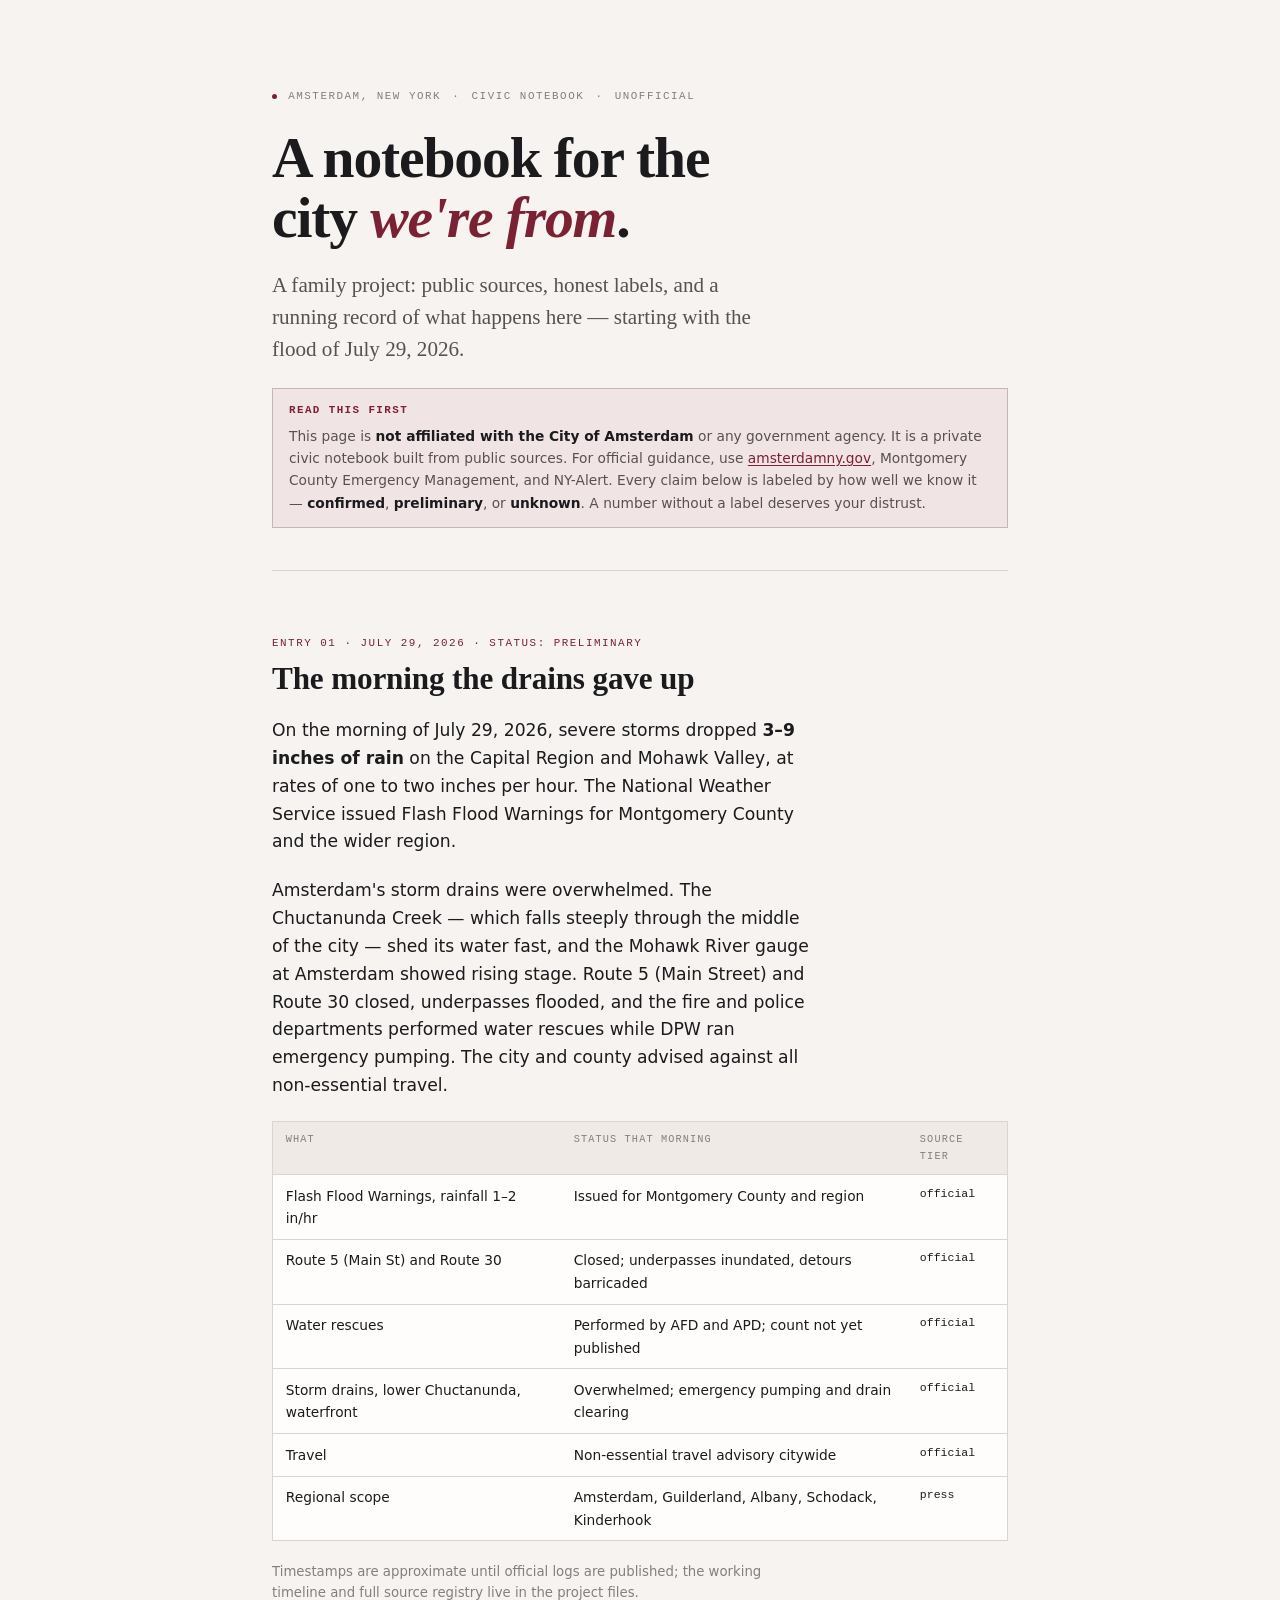
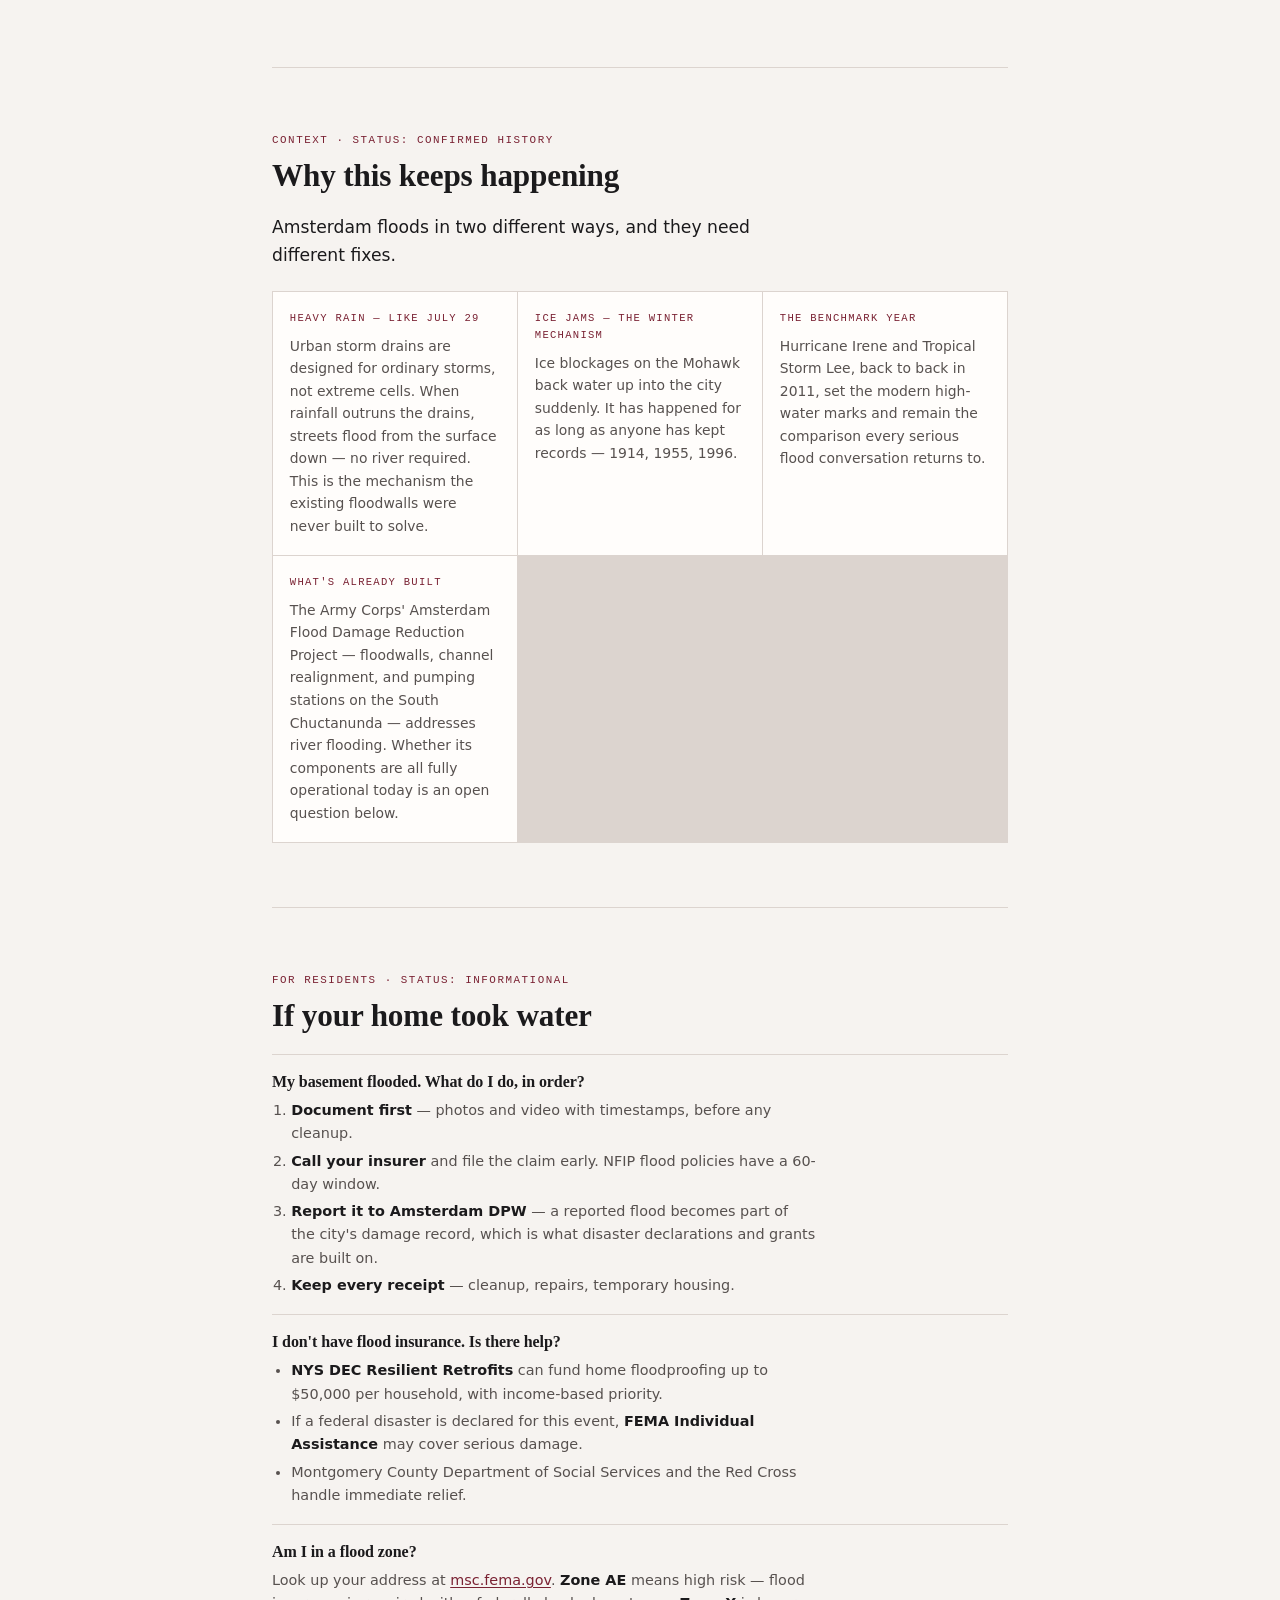
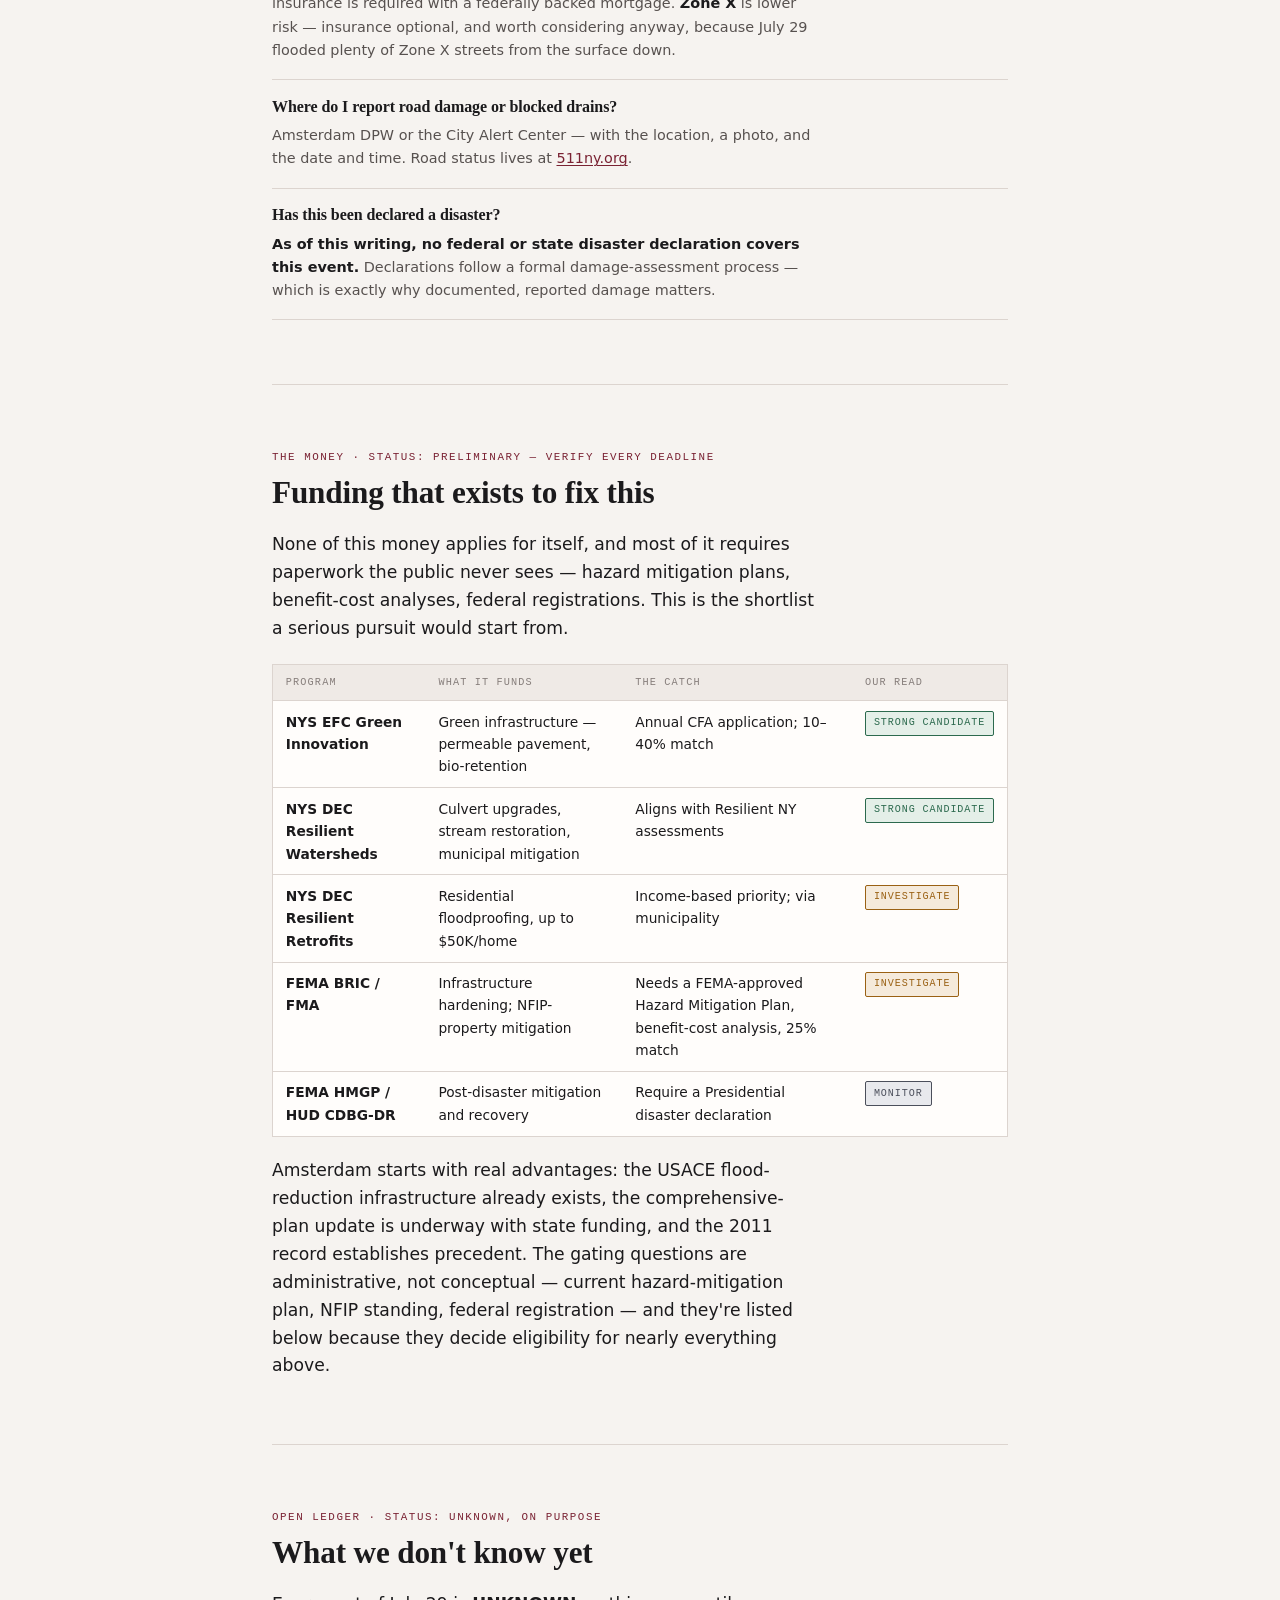
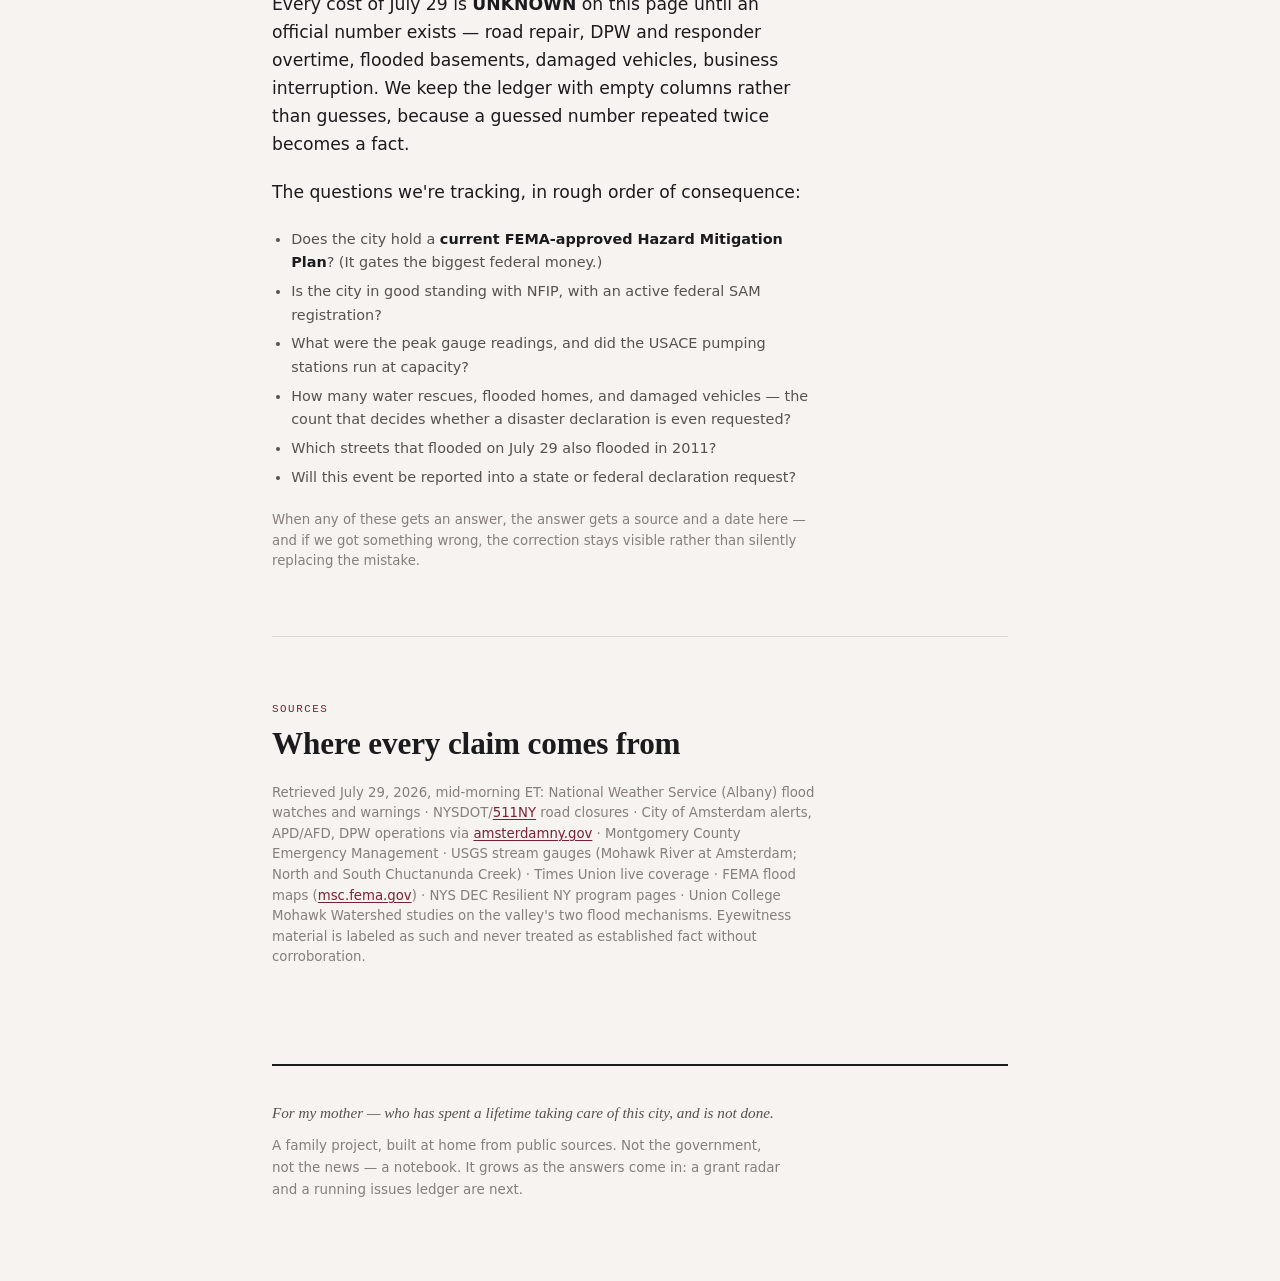
==== amsterdam/index.html @ c673afb4 "Add /amsterdam/ - public civic notebook, first entry: July 29 flood Combines the flood packet (brief" ====
<!doctype html>
<html lang="en">
<head>
<meta charset="utf-8">
<meta name="viewport" content="width=device-width, initial-scale=1">
<meta name="description" content="An unofficial family civic notebook for Amsterdam, New York — starting with the July 29, 2026 flood: what happened, what it costs, and the money that exists to fix it.">
<title>Amsterdam Civic Notebook — the July 29 flood</title>

<style>
  :root{
    --paper:#F6F3F0; --surface:#FFFDFB; --surface-2:#EFEAE6;
    --ink:#1B1A1C; --ink-2:#57514F; --ink-3:#867E7B;
    --rule:#DCD4CF; --rule-strong:#C3B8B2;
    --claret:#7A2233; --claret-ink:#7A2233; --claret-wash:#F1E4E5;
    --t1:#2C6A4E; --t1-wash:#E4EFE8;
    --t2:#9A6114; --t2-wash:#F5EADB;
    --t3:#4B4F5B; --t3-wash:#E8E9ED;
    --font-display:"Hoefler Text",Baskerville,"Palatino Linotype",Palatino,"Book Antiqua",Georgia,serif;
    --font-body:"Segoe UI Variable Text","Segoe UI",Inter,-apple-system,BlinkMacSystemFont,"Avenir Next",Avenir,system-ui,sans-serif;
    --font-mono:ui-monospace,"Cascadia Mono","SF Mono",Menlo,Consolas,"Liberation Mono",monospace;
    --measure:34rem; --gutter:clamp(1.1rem,4vw,2.5rem);
  }
  @media (prefers-color-scheme:dark){
    :root{
      --paper:#131316; --surface:#191A1E; --surface-2:#212227;
      --ink:#ECE8E5; --ink-2:#A9A29E; --ink-3:#7C7570;
      --rule:#2C2A2F; --rule-strong:#413E44;
      --claret:#D9808F; --claret-ink:#E8A0AC; --claret-wash:#2A1B1F;
      --t1:#74C29B; --t1-wash:#16241D;
      --t2:#D6A25C; --t2-wash:#28200F;
      --t3:#9BA1AF; --t3-wash:#1D1F25;
    }
  }
  *{box-sizing:border-box;}
  body{margin:0;background:var(--paper);color:var(--ink);
    font-family:var(--font-body);
    font-size:clamp(1rem,0.97rem + 0.15vw,1.075rem);line-height:1.62;
    -webkit-font-smoothing:antialiased;padding:0 var(--gutter) 5rem;overflow-x:hidden;}
  .wrap{max-width:46rem;margin:0 auto;}
  p{margin:0;max-width:var(--measure);}
  h1,h2,h3{font-family:var(--font-display);font-weight:600;margin:0;text-wrap:balance;letter-spacing:-0.005em;}
  h1{font-size:clamp(2.1rem,1.4rem + 3.2vw,3.6rem);line-height:1.04;letter-spacing:-0.02em;}
  h2{font-size:clamp(1.45rem,1.2rem + 1.1vw,1.95rem);line-height:1.14;}
  h3{font-size:1.05rem;line-height:1.3;}
  strong{font-weight:650;color:var(--ink);}
  a{color:var(--claret-ink);text-decoration-thickness:1px;text-underline-offset:2px;}
  .fine{font-size:0.83rem;line-height:1.55;color:var(--ink-3);max-width:var(--measure);}

  .masthead{padding:clamp(3rem,9vw,5.5rem) 0 clamp(1.8rem,4vw,2.6rem);
    border-bottom:1px solid var(--rule);display:flex;flex-direction:column;gap:1.4rem;}
  .kicker{display:flex;align-items:center;gap:0.7rem;flex-wrap:wrap;
    font-family:var(--font-mono);font-size:0.68rem;letter-spacing:0.14em;text-transform:uppercase;color:var(--ink-3);}
  .kicker .dot{width:5px;height:5px;background:var(--claret);border-radius:50%;flex:none;}
  h1 .accent{color:var(--claret);font-style:italic;}
  .lede{font-family:var(--font-display);font-size:clamp(1.08rem,1rem + 0.5vw,1.32rem);
    line-height:1.5;color:var(--ink-2);max-width:31rem;}

  .notice{border:1px solid var(--rule-strong);background:var(--claret-wash);
    padding:0.85rem 1rem;display:flex;flex-direction:column;gap:0.3rem;}
  .notice .stamp{font-family:var(--font-mono);font-size:0.68rem;letter-spacing:0.13em;text-transform:uppercase;color:var(--claret-ink);font-weight:700;}
  .notice p{font-size:0.86rem;color:var(--ink-2);max-width:none;}

  section{padding:clamp(2.4rem,6vw,4rem) 0;border-bottom:1px solid var(--rule);
    display:flex;flex-direction:column;gap:1.3rem;}
  section:last-of-type{border-bottom:0;}
  .sec-head{display:flex;flex-direction:column;gap:0.5rem;}
  .sec-head .num{font-family:var(--font-mono);font-size:0.68rem;letter-spacing:0.14em;color:var(--claret);text-transform:uppercase;}

  .tag{font-family:var(--font-mono);font-size:0.63rem;letter-spacing:0.09em;text-transform:uppercase;
    padding:0.2rem 0.5rem;white-space:nowrap;border:1px solid;border-radius:2px;display:inline-block;}
  .tag.t1{color:var(--t1);border-color:var(--t1);background:var(--t1-wash);}
  .tag.t2{color:var(--t2);border-color:var(--t2);background:var(--t2-wash);}
  .tag.t3{color:var(--t3);border-color:var(--t3);background:var(--t3-wash);}

  .table-scroll{overflow-x:auto;border:1px solid var(--rule);}
  table{border-collapse:collapse;width:100%;min-width:30rem;background:var(--surface);}
  th,td{text-align:left;padding:0.6rem 0.8rem;border-bottom:1px solid var(--rule);font-size:0.86rem;vertical-align:top;}
  th{font-family:var(--font-mono);font-size:0.64rem;letter-spacing:0.11em;text-transform:uppercase;
    color:var(--ink-3);font-weight:400;background:var(--surface-2);}
  tr:last-child td{border-bottom:0;}
  td.mono{font-family:var(--font-mono);font-size:0.72rem;white-space:nowrap;}

  .split{display:grid;grid-template-columns:repeat(auto-fit,minmax(15rem,1fr));gap:1px;background:var(--rule);border:1px solid var(--rule);}
  .split > div{background:var(--surface);padding:1.1rem 1.05rem;display:flex;flex-direction:column;gap:0.5rem;}
  .split h4{font-family:var(--font-mono);font-size:0.66rem;letter-spacing:0.12em;text-transform:uppercase;color:var(--claret);font-weight:400;margin:0;}
  .split p,.split li{font-size:0.87rem;color:var(--ink-2);max-width:none;}
  .split ul{margin:0;padding-left:1.05rem;display:flex;flex-direction:column;gap:0.3rem;}

  .faq{display:flex;flex-direction:column;gap:0;border-top:1px solid var(--rule);}
  .faq > div{padding:1.05rem 0;border-bottom:1px solid var(--rule);display:flex;flex-direction:column;gap:0.4rem;}
  .faq h3{font-size:1rem;}
  .faq p,.faq li{font-size:0.9rem;color:var(--ink-2);}
  .faq ol,.faq ul{margin:0;padding-left:1.2rem;display:flex;flex-direction:column;gap:0.25rem;max-width:var(--measure);}

  .qlist{margin:0;padding-left:1.2rem;display:flex;flex-direction:column;gap:0.35rem;max-width:var(--measure);}
  .qlist li{font-size:0.9rem;color:var(--ink-2);}

  .colophon{padding:2.2rem 0 0;margin-top:2rem;border-top:2px solid var(--ink);display:flex;flex-direction:column;gap:0.6rem;}
  .colophon p{font-size:0.84rem;color:var(--ink-3);max-width:32rem;}
  .colophon .dedication{font-family:var(--font-display);font-style:italic;color:var(--ink-2);font-size:0.95rem;}
</style>
</head>
<body>
<div class="wrap">

  <header class="masthead">
    <p class="kicker"><span class="dot"></span> Amsterdam, New York <span aria-hidden="true">·</span> Civic notebook <span aria-hidden="true">·</span> Unofficial</p>
    <h1>A notebook for the city <span class="accent">we're from</span>.</h1>
    <p class="lede">A family project: public sources, honest labels, and a running record of what happens here — starting with the flood of July 29, 2026.</p>
    <div class="notice">
      <span class="stamp">Read this first</span>
      <p>This page is <strong>not affiliated with the City of Amsterdam</strong> or any government agency. It is a private civic notebook built from public sources. For official guidance, use <a href="https://www.amsterdamny.gov">amsterdamny.gov</a>, Montgomery County Emergency Management, and NY-Alert. Every claim below is labeled by how well we know it — <strong>confirmed</strong>, <strong>preliminary</strong>, or <strong>unknown</strong>. A number without a label deserves your distrust.</p>
    </div>
  </header>

  <section>
    <div class="sec-head">
      <span class="num">Entry 01 · July 29, 2026 · status: preliminary</span>
      <h2>The morning the drains gave up</h2>
    </div>
    <p>On the morning of July 29, 2026, severe storms dropped <strong>3–9 inches of rain</strong> on the Capital Region and Mohawk Valley, at rates of one to two inches per hour. The National Weather Service issued Flash Flood Warnings for Montgomery County and the wider region.</p>
    <p>Amsterdam's storm drains were overwhelmed. The Chuctanunda Creek — which falls steeply through the middle of the city — shed its water fast, and the Mohawk River gauge at Amsterdam showed rising stage. Route 5 (Main Street) and Route 30 closed, underpasses flooded, and the fire and police departments performed water rescues while DPW ran emergency pumping. The city and county advised against all non-essential travel.</p>
    <div class="table-scroll">
      <table>
        <thead><tr><th>What</th><th>Status that morning</th><th>Source tier</th></tr></thead>
        <tbody>
          <tr><td>Flash Flood Warnings, rainfall 1–2 in/hr</td><td>Issued for Montgomery County and region</td><td class="mono">official</td></tr>
          <tr><td>Route 5 (Main St) and Route 30</td><td>Closed; underpasses inundated, detours barricaded</td><td class="mono">official</td></tr>
          <tr><td>Water rescues</td><td>Performed by AFD and APD; count not yet published</td><td class="mono">official</td></tr>
          <tr><td>Storm drains, lower Chuctanunda, waterfront</td><td>Overwhelmed; emergency pumping and drain clearing</td><td class="mono">official</td></tr>
          <tr><td>Travel</td><td>Non-essential travel advisory citywide</td><td class="mono">official</td></tr>
          <tr><td>Regional scope</td><td>Amsterdam, Guilderland, Albany, Schodack, Kinderhook</td><td class="mono">press</td></tr>
        </tbody>
      </table>
    </div>
    <p class="fine">Timestamps are approximate until official logs are published; the working timeline and full source registry live in the project files.</p>
  </section>

  <section>
    <div class="sec-head">
      <span class="num">Context · status: confirmed history</span>
      <h2>Why this keeps happening</h2>
    </div>
    <p>Amsterdam floods in two different ways, and they need different fixes.</p>
    <div class="split">
      <div>
        <h4>Heavy rain — like July 29</h4>
        <p>Urban storm drains are designed for ordinary storms, not extreme cells. When rainfall outruns the drains, streets flood from the surface down — no river required. This is the mechanism the existing floodwalls were never built to solve.</p>
      </div>
      <div>
        <h4>Ice jams — the winter mechanism</h4>
        <p>Ice blockages on the Mohawk back water up into the city suddenly. It has happened for as long as anyone has kept records — 1914, 1955, 1996.</p>
      </div>
      <div>
        <h4>The benchmark year</h4>
        <p>Hurricane Irene and Tropical Storm Lee, back to back in 2011, set the modern high-water marks and remain the comparison every serious flood conversation returns to.</p>
      </div>
      <div>
        <h4>What's already built</h4>
        <p>The Army Corps' Amsterdam Flood Damage Reduction Project — floodwalls, channel realignment, and pumping stations on the South Chuctanunda — addresses river flooding. Whether its components are all fully operational today is an open question below.</p>
      </div>
    </div>
  </section>

  <section>
    <div class="sec-head">
      <span class="num">For residents · status: informational</span>
      <h2>If your home took water</h2>
    </div>
    <div class="faq">
      <div>
        <h3>My basement flooded. What do I do, in order?</h3>
        <ol>
          <li><strong>Document first</strong> — photos and video with timestamps, before any cleanup.</li>
          <li><strong>Call your insurer</strong> and file the claim early. NFIP flood policies have a 60-day window.</li>
          <li><strong>Report it to Amsterdam DPW</strong> — a reported flood becomes part of the city's damage record, which is what disaster declarations and grants are built on.</li>
          <li><strong>Keep every receipt</strong> — cleanup, repairs, temporary housing.</li>
        </ol>
      </div>
      <div>
        <h3>I don't have flood insurance. Is there help?</h3>
        <ul>
          <li><strong>NYS DEC Resilient Retrofits</strong> can fund home floodproofing up to $50,000 per household, with income-based priority.</li>
          <li>If a federal disaster is declared for this event, <strong>FEMA Individual Assistance</strong> may cover serious damage.</li>
          <li>Montgomery County Department of Social Services and the Red Cross handle immediate relief.</li>
        </ul>
      </div>
      <div>
        <h3>Am I in a flood zone?</h3>
        <p>Look up your address at <a href="https://msc.fema.gov">msc.fema.gov</a>. <strong>Zone AE</strong> means high risk — flood insurance is required with a federally backed mortgage. <strong>Zone X</strong> is lower risk — insurance optional, and worth considering anyway, because July 29 flooded plenty of Zone X streets from the surface down.</p>
      </div>
      <div>
        <h3>Where do I report road damage or blocked drains?</h3>
        <p>Amsterdam DPW or the City Alert Center — with the location, a photo, and the date and time. Road status lives at <a href="https://511ny.org">511ny.org</a>.</p>
      </div>
      <div>
        <h3>Has this been declared a disaster?</h3>
        <p><strong>As of this writing, no federal or state disaster declaration covers this event.</strong> Declarations follow a formal damage-assessment process — which is exactly why documented, reported damage matters.</p>
      </div>
    </div>
  </section>

  <section>
    <div class="sec-head">
      <span class="num">The money · status: preliminary — verify every deadline</span>
      <h2>Funding that exists to fix this</h2>
    </div>
    <p>None of this money applies for itself, and most of it requires paperwork the public never sees — hazard mitigation plans, benefit-cost analyses, federal registrations. This is the shortlist a serious pursuit would start from.</p>
    <div class="table-scroll">
      <table>
        <thead><tr><th>Program</th><th>What it funds</th><th>The catch</th><th>Our read</th></tr></thead>
        <tbody>
          <tr><td><strong>NYS EFC Green Innovation</strong></td><td>Green infrastructure — permeable pavement, bio-retention</td><td>Annual CFA application; 10–40% match</td><td class="mono"><span class="tag t1">strong candidate</span></td></tr>
          <tr><td><strong>NYS DEC Resilient Watersheds</strong></td><td>Culvert upgrades, stream restoration, municipal mitigation</td><td>Aligns with Resilient NY assessments</td><td class="mono"><span class="tag t1">strong candidate</span></td></tr>
          <tr><td><strong>NYS DEC Resilient Retrofits</strong></td><td>Residential floodproofing, up to $50K/home</td><td>Income-based priority; via municipality</td><td class="mono"><span class="tag t2">investigate</span></td></tr>
          <tr><td><strong>FEMA BRIC / FMA</strong></td><td>Infrastructure hardening; NFIP-property mitigation</td><td>Needs a FEMA-approved Hazard Mitigation Plan, benefit-cost analysis, 25% match</td><td class="mono"><span class="tag t2">investigate</span></td></tr>
          <tr><td><strong>FEMA HMGP / HUD CDBG-DR</strong></td><td>Post-disaster mitigation and recovery</td><td>Require a Presidential disaster declaration</td><td class="mono"><span class="tag t3">monitor</span></td></tr>
        </tbody>
      </table>
    </div>
    <p>Amsterdam starts with real advantages: the USACE flood-reduction infrastructure already exists, the comprehensive-plan update is underway with state funding, and the 2011 record establishes precedent. The gating questions are administrative, not conceptual — current hazard-mitigation plan, NFIP standing, federal registration — and they're listed below because they decide eligibility for nearly everything above.</p>
  </section>

  <section>
    <div class="sec-head">
      <span class="num">Open ledger · status: unknown, on purpose</span>
      <h2>What we don't know yet</h2>
    </div>
    <p>Every cost of July 29 is <strong>UNKNOWN</strong> on this page until an official number exists — road repair, DPW and responder overtime, flooded basements, damaged vehicles, business interruption. We keep the ledger with empty columns rather than guesses, because a guessed number repeated twice becomes a fact.</p>
    <p>The questions we're tracking, in rough order of consequence:</p>
    <ul class="qlist">
      <li>Does the city hold a <strong>current FEMA-approved Hazard Mitigation Plan</strong>? (It gates the biggest federal money.)</li>
      <li>Is the city in good standing with NFIP, with an active federal SAM registration?</li>
      <li>What were the peak gauge readings, and did the USACE pumping stations run at capacity?</li>
      <li>How many water rescues, flooded homes, and damaged vehicles — the count that decides whether a disaster declaration is even requested?</li>
      <li>Which streets that flooded on July 29 also flooded in 2011?</li>
      <li>Will this event be reported into a state or federal declaration request?</li>
    </ul>
    <p class="fine">When any of these gets an answer, the answer gets a source and a date here — and if we got something wrong, the correction stays visible rather than silently replacing the mistake.</p>
  </section>

  <section>
    <div class="sec-head">
      <span class="num">Sources</span>
      <h2>Where every claim comes from</h2>
    </div>
    <p class="fine">Retrieved July 29, 2026, mid-morning ET: National Weather Service (Albany) flood watches and warnings · NYSDOT/<a href="https://511ny.org">511NY</a> road closures · City of Amsterdam alerts, APD/AFD, DPW operations via <a href="https://www.amsterdamny.gov">amsterdamny.gov</a> · Montgomery County Emergency Management · USGS stream gauges (Mohawk River at Amsterdam; North and South Chuctanunda Creek) · Times Union live coverage · FEMA flood maps (<a href="https://msc.fema.gov">msc.fema.gov</a>) · NYS DEC Resilient NY program pages · Union College Mohawk Watershed studies on the valley's two flood mechanisms. Eyewitness material is labeled as such and never treated as established fact without corroboration.</p>
  </section>

  <footer class="colophon">
    <p class="dedication">For my mother — who has spent a lifetime taking care of this city, and is not done.</p>
    <p>A family project, built at home from public sources. Not the government, not the news — a notebook. It grows as the answers come in: a grant radar and a running issues ledger are next.</p>
  </footer>

</div>
</body>
</html>
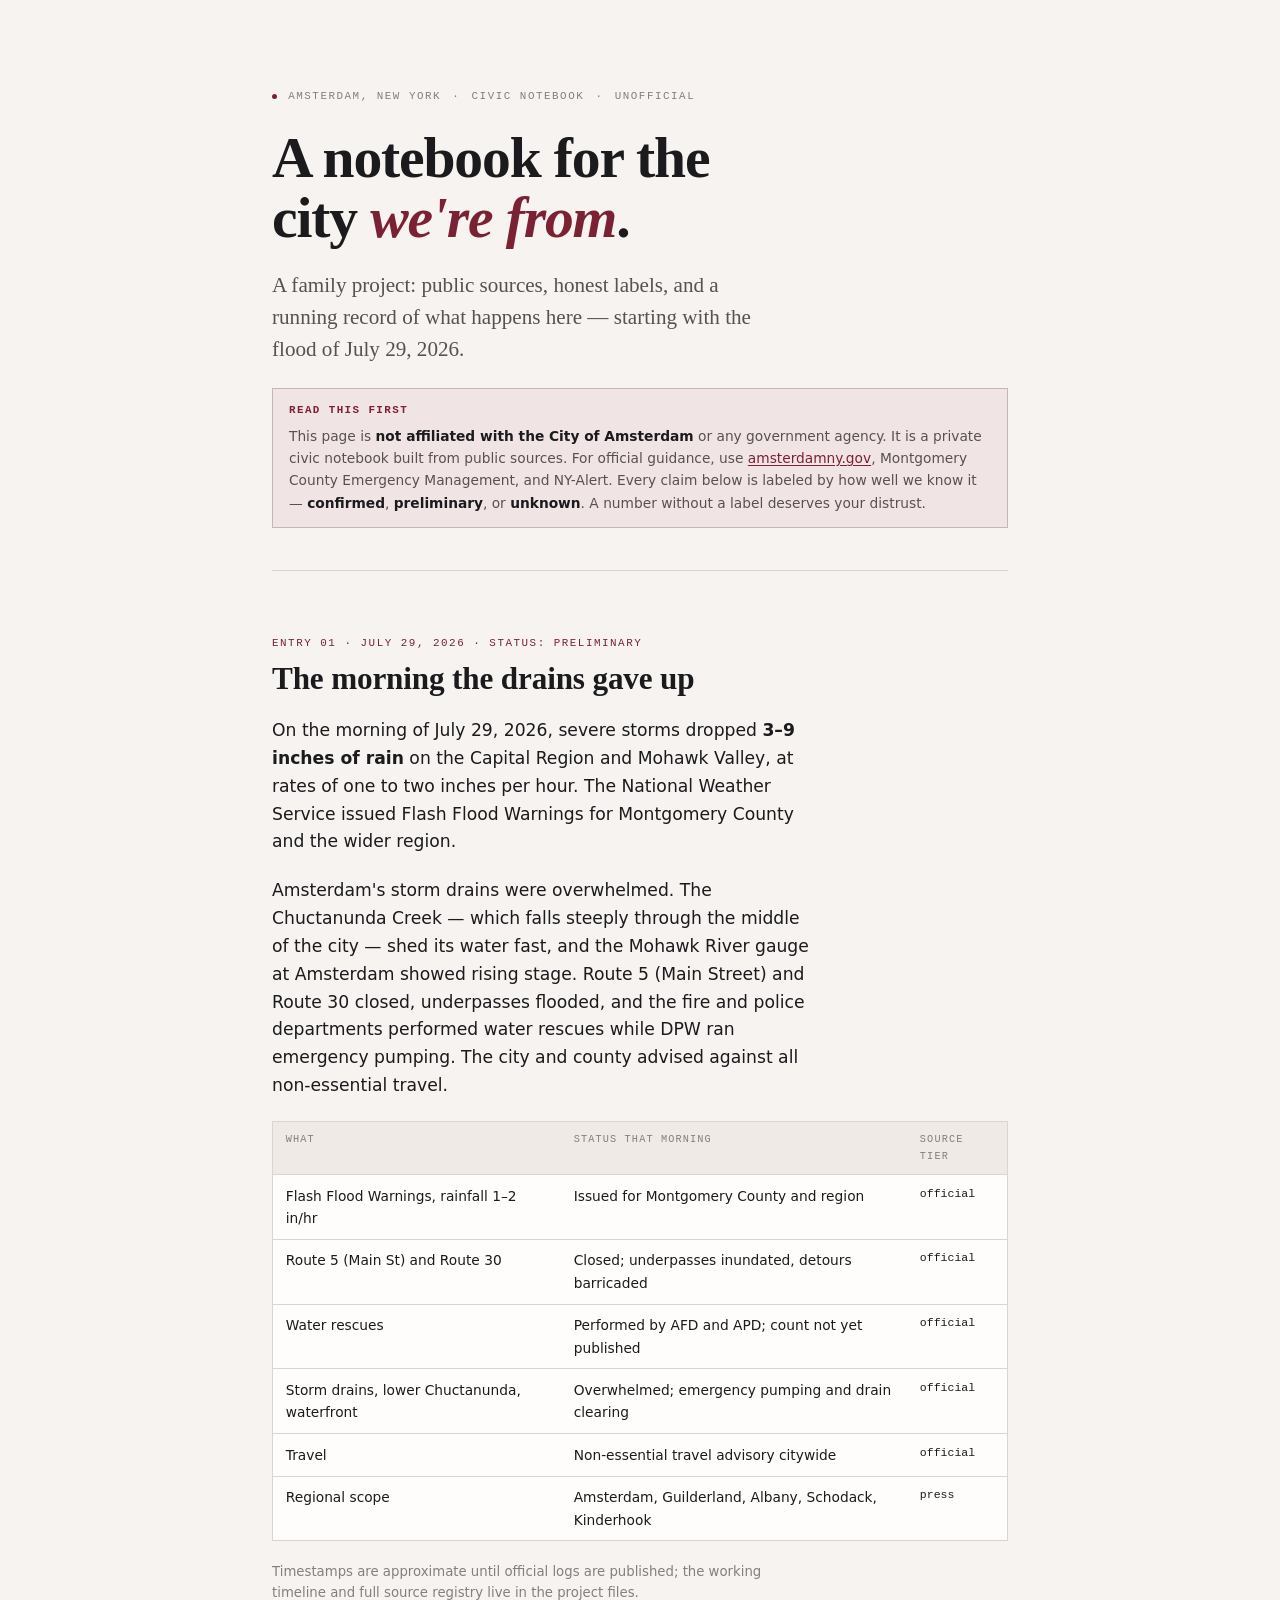
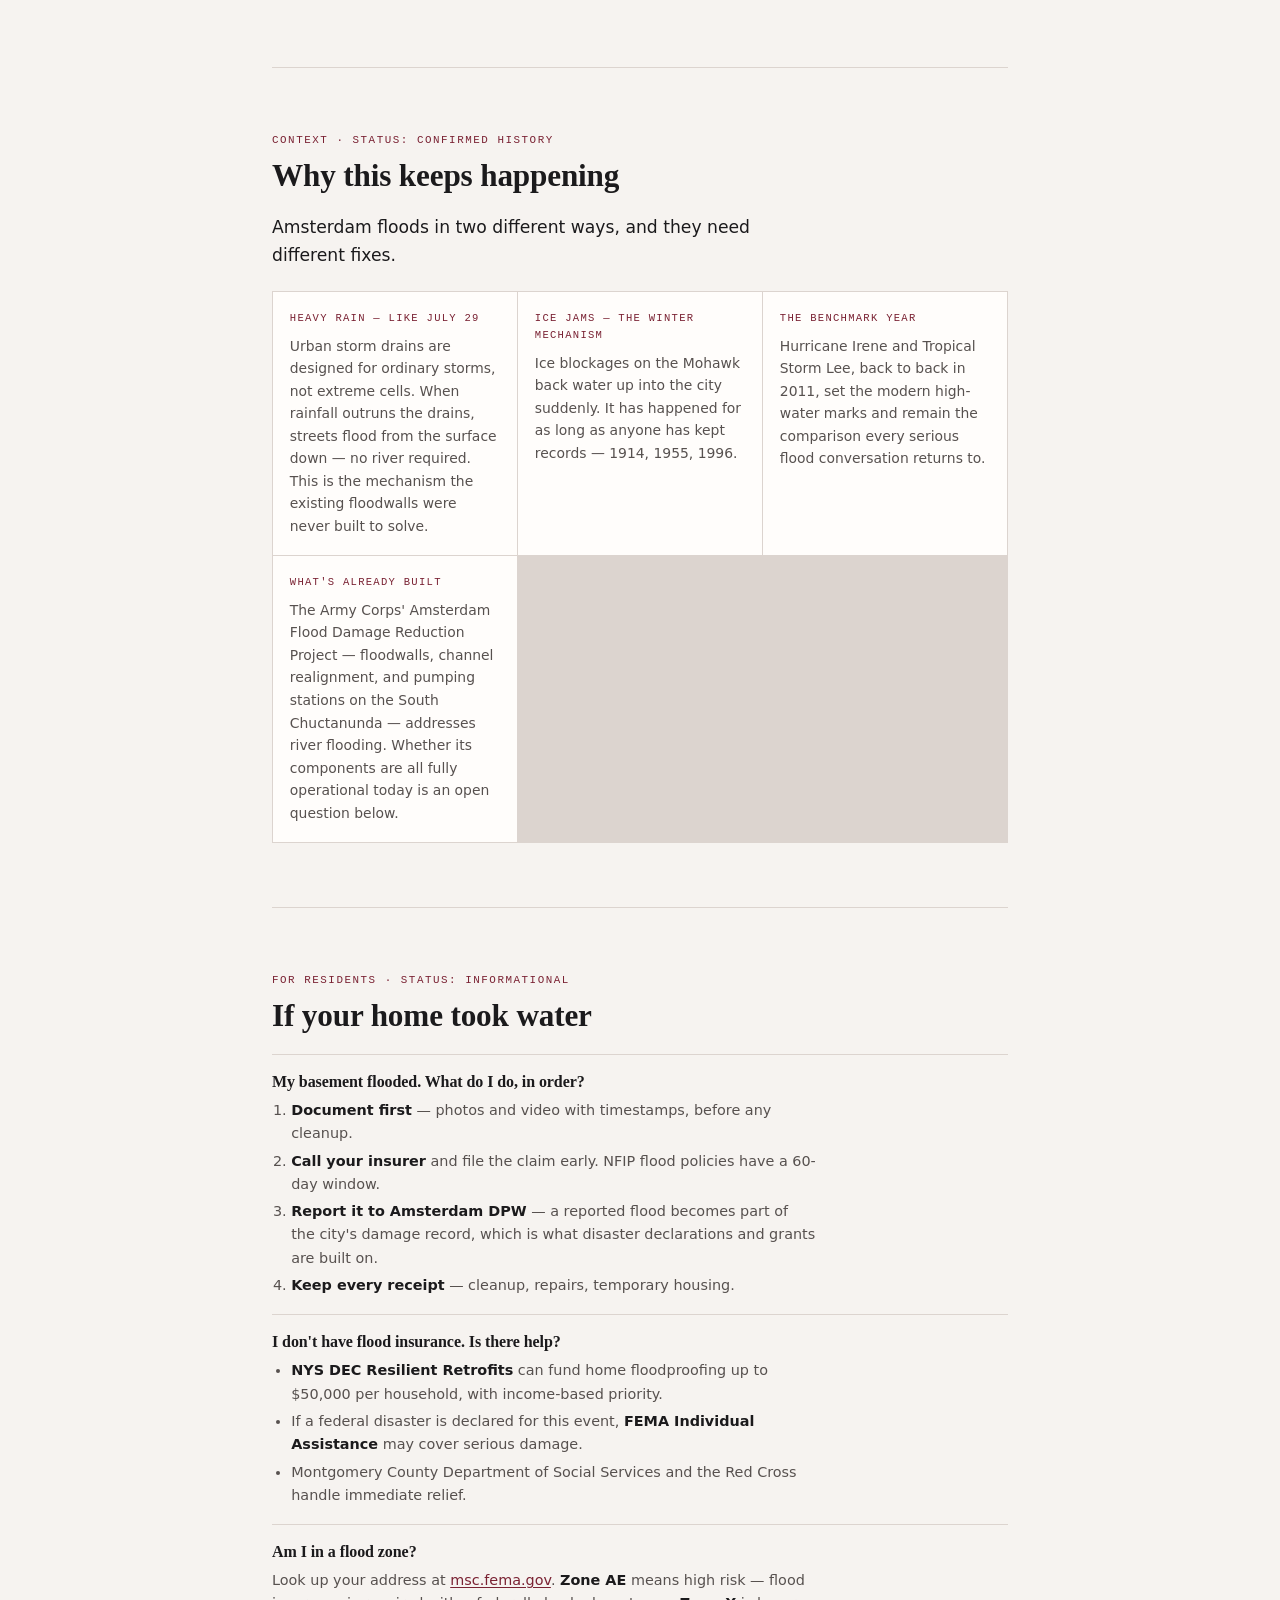
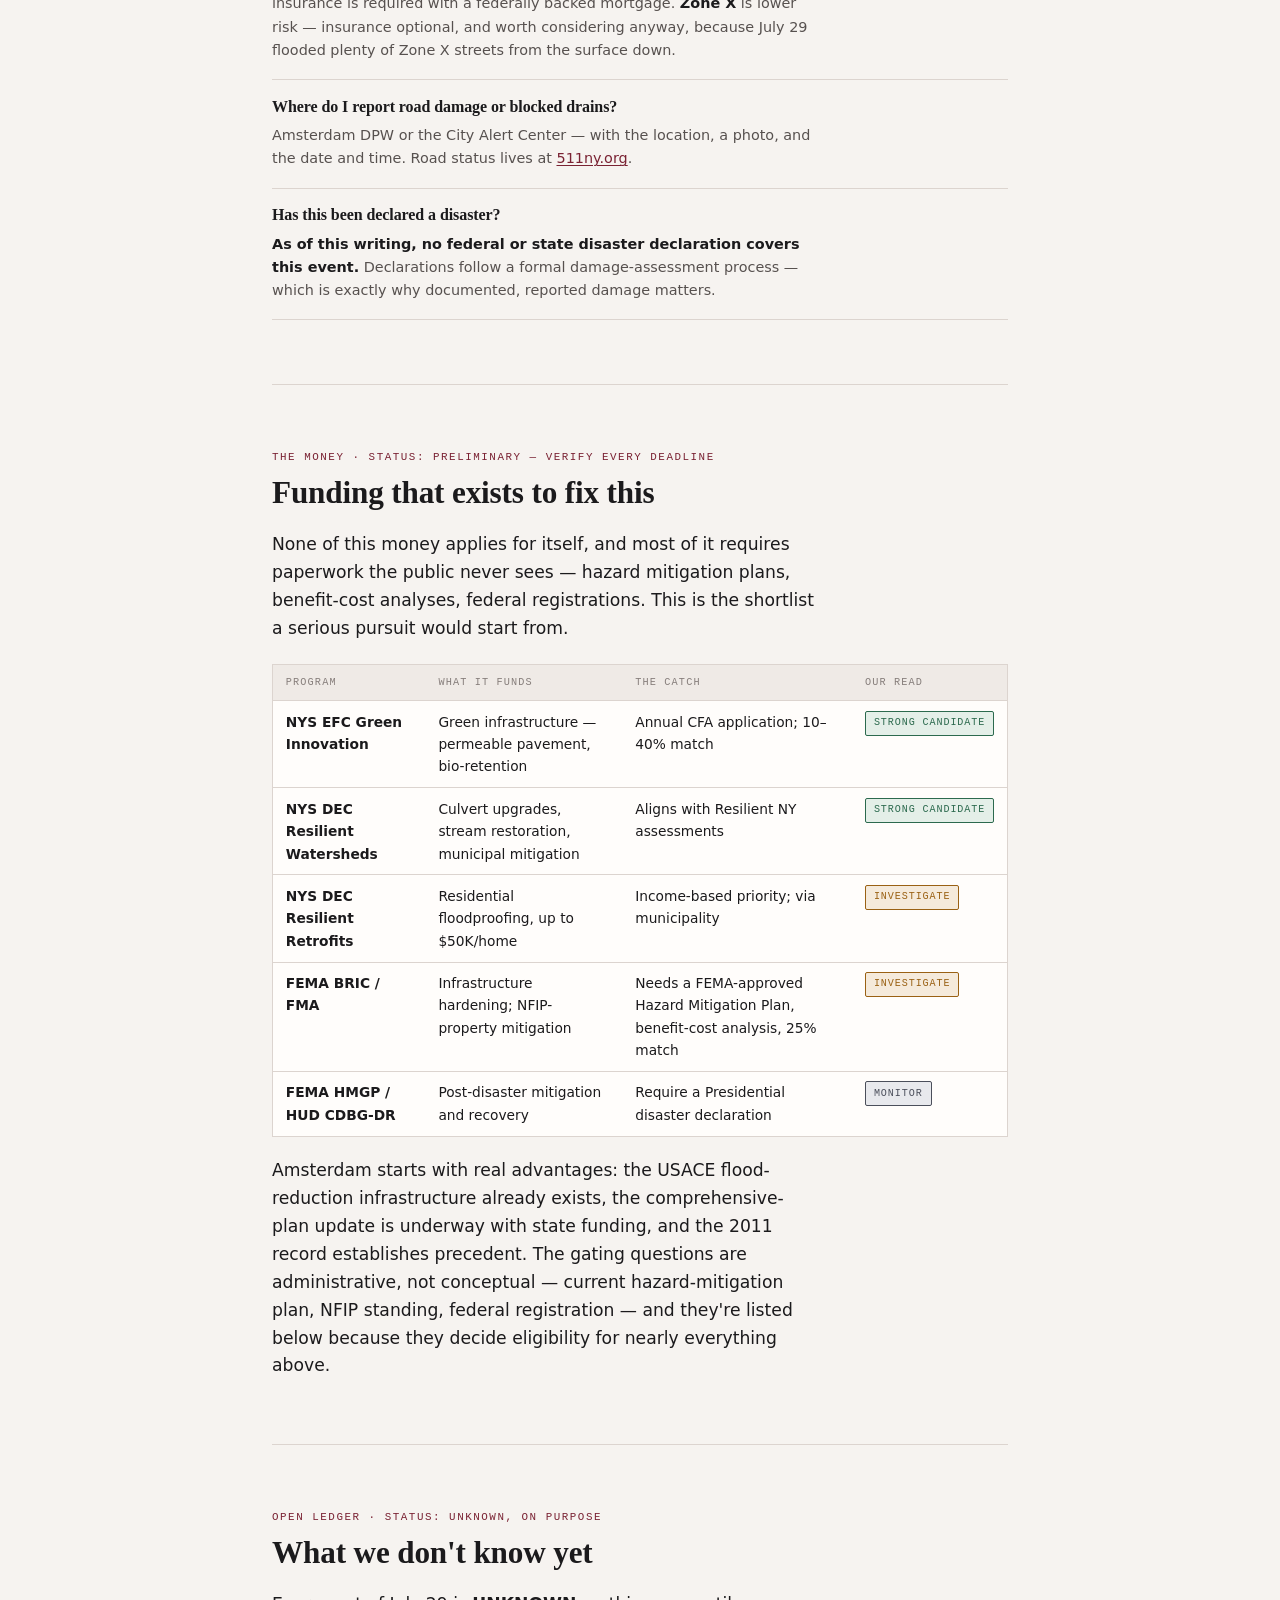
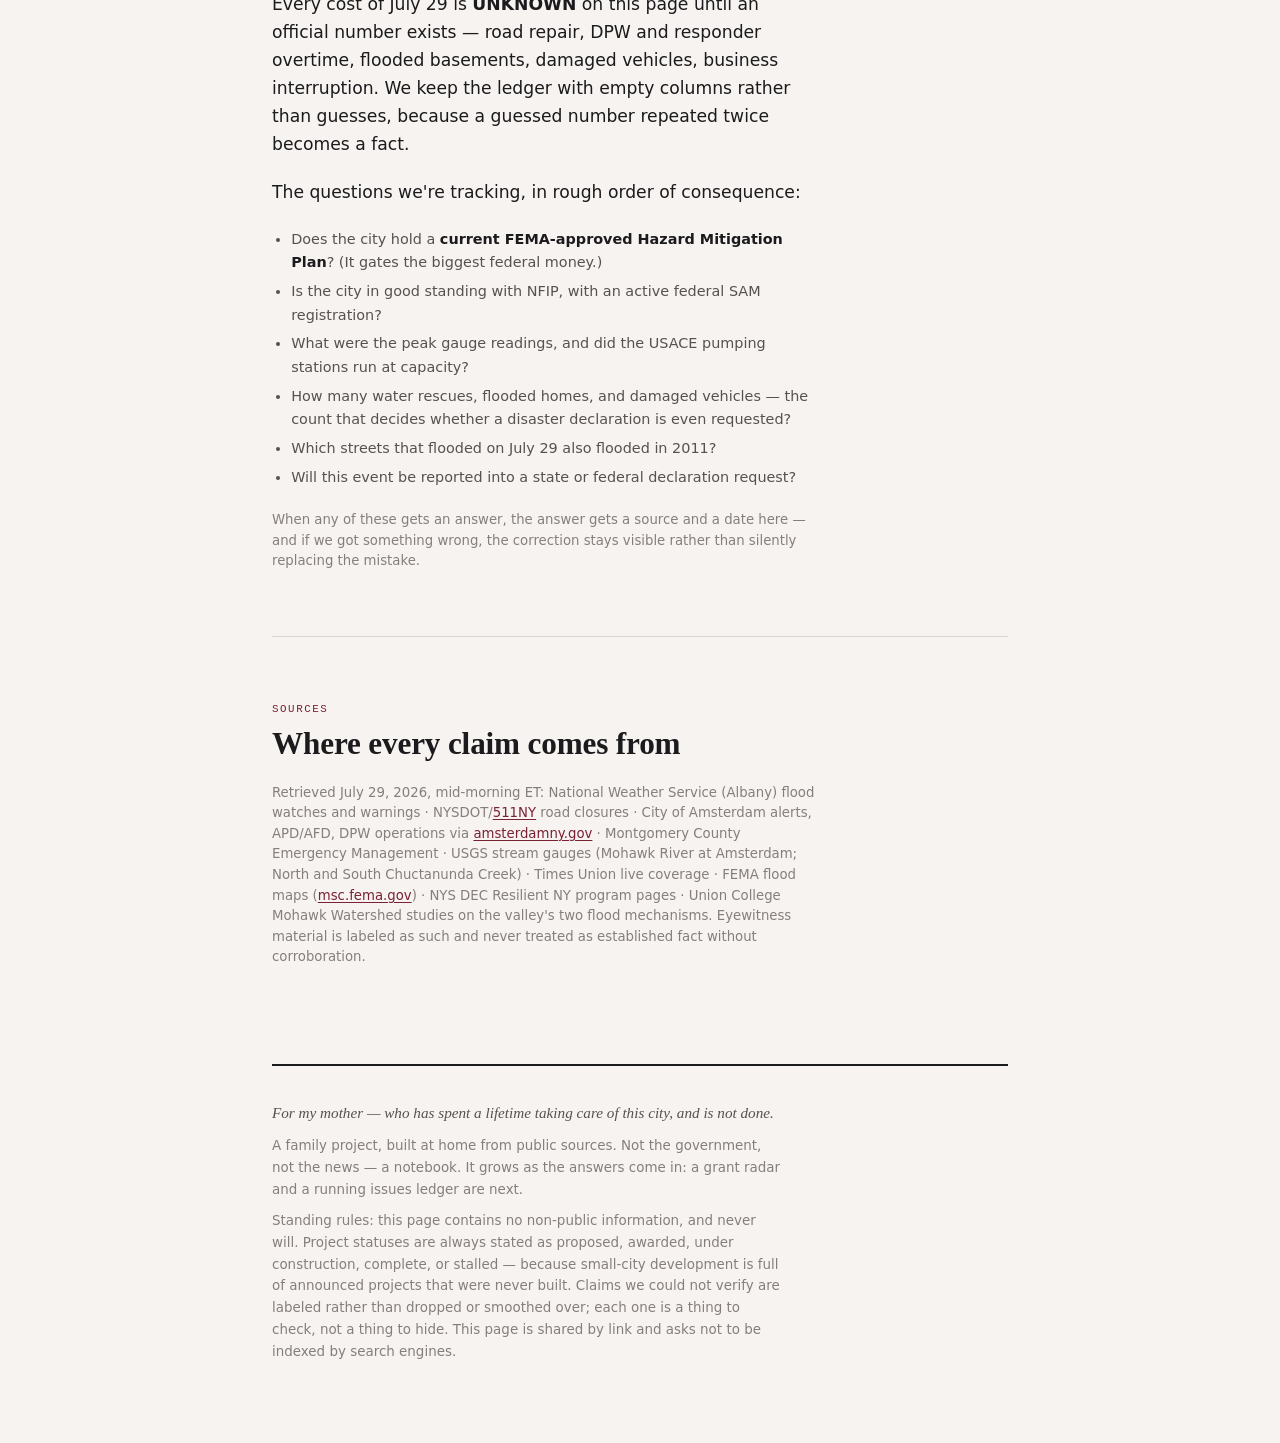
==== commit 66e54b22: "Harden /amsterdam/: link-only discovery, locked content policy, standing rules - robots noindex/nofo" ====
--- a/amsterdam/index.html
+++ b/amsterdam/index.html
@@ -3,6 +3,9 @@
 <head>
 <meta charset="utf-8">
 <meta name="viewport" content="width=device-width, initial-scale=1">
+<meta name="robots" content="noindex,nofollow,noarchive,nosnippet,noimageindex">
+<meta name="referrer" content="no-referrer">
+<meta http-equiv="Content-Security-Policy" content="default-src 'none'; style-src 'unsafe-inline'; img-src data:; base-uri 'none'; form-action 'none'">
 <meta name="description" content="An unofficial family civic notebook for Amsterdam, New York — starting with the July 29, 2026 flood: what happened, what it costs, and the money that exists to fix it.">
 <title>Amsterdam Civic Notebook — the July 29 flood</title>
 
@@ -250,6 +253,7 @@
   <footer class="colophon">
     <p class="dedication">For my mother — who has spent a lifetime taking care of this city, and is not done.</p>
     <p>A family project, built at home from public sources. Not the government, not the news — a notebook. It grows as the answers come in: a grant radar and a running issues ledger are next.</p>
+    <p>Standing rules: this page contains no non-public information, and never will. Project statuses are always stated as proposed, awarded, under construction, complete, or stalled — because small-city development is full of announced projects that were never built. Claims we could not verify are labeled rather than dropped or smoothed over; each one is a thing to check, not a thing to hide. This page is shared by link and asks not to be indexed by search engines.</p>
   </footer>
 
 </div>
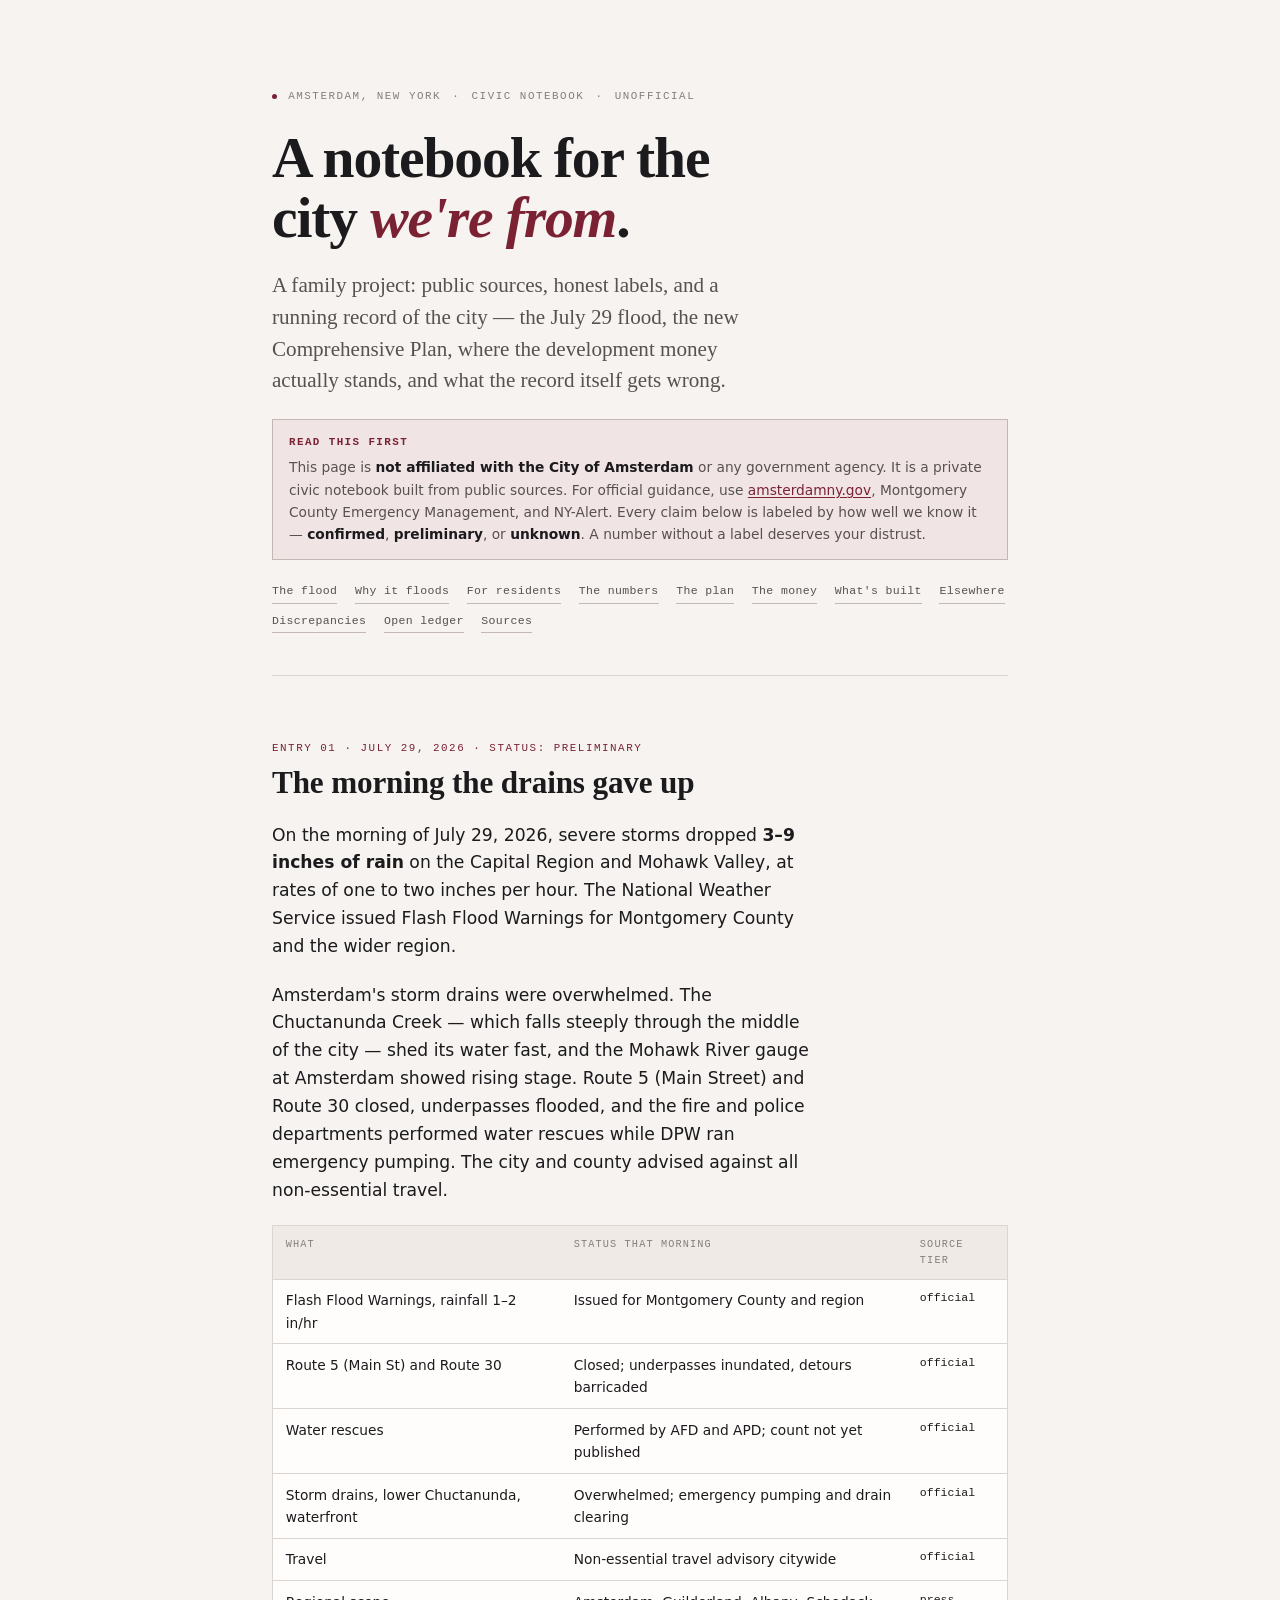
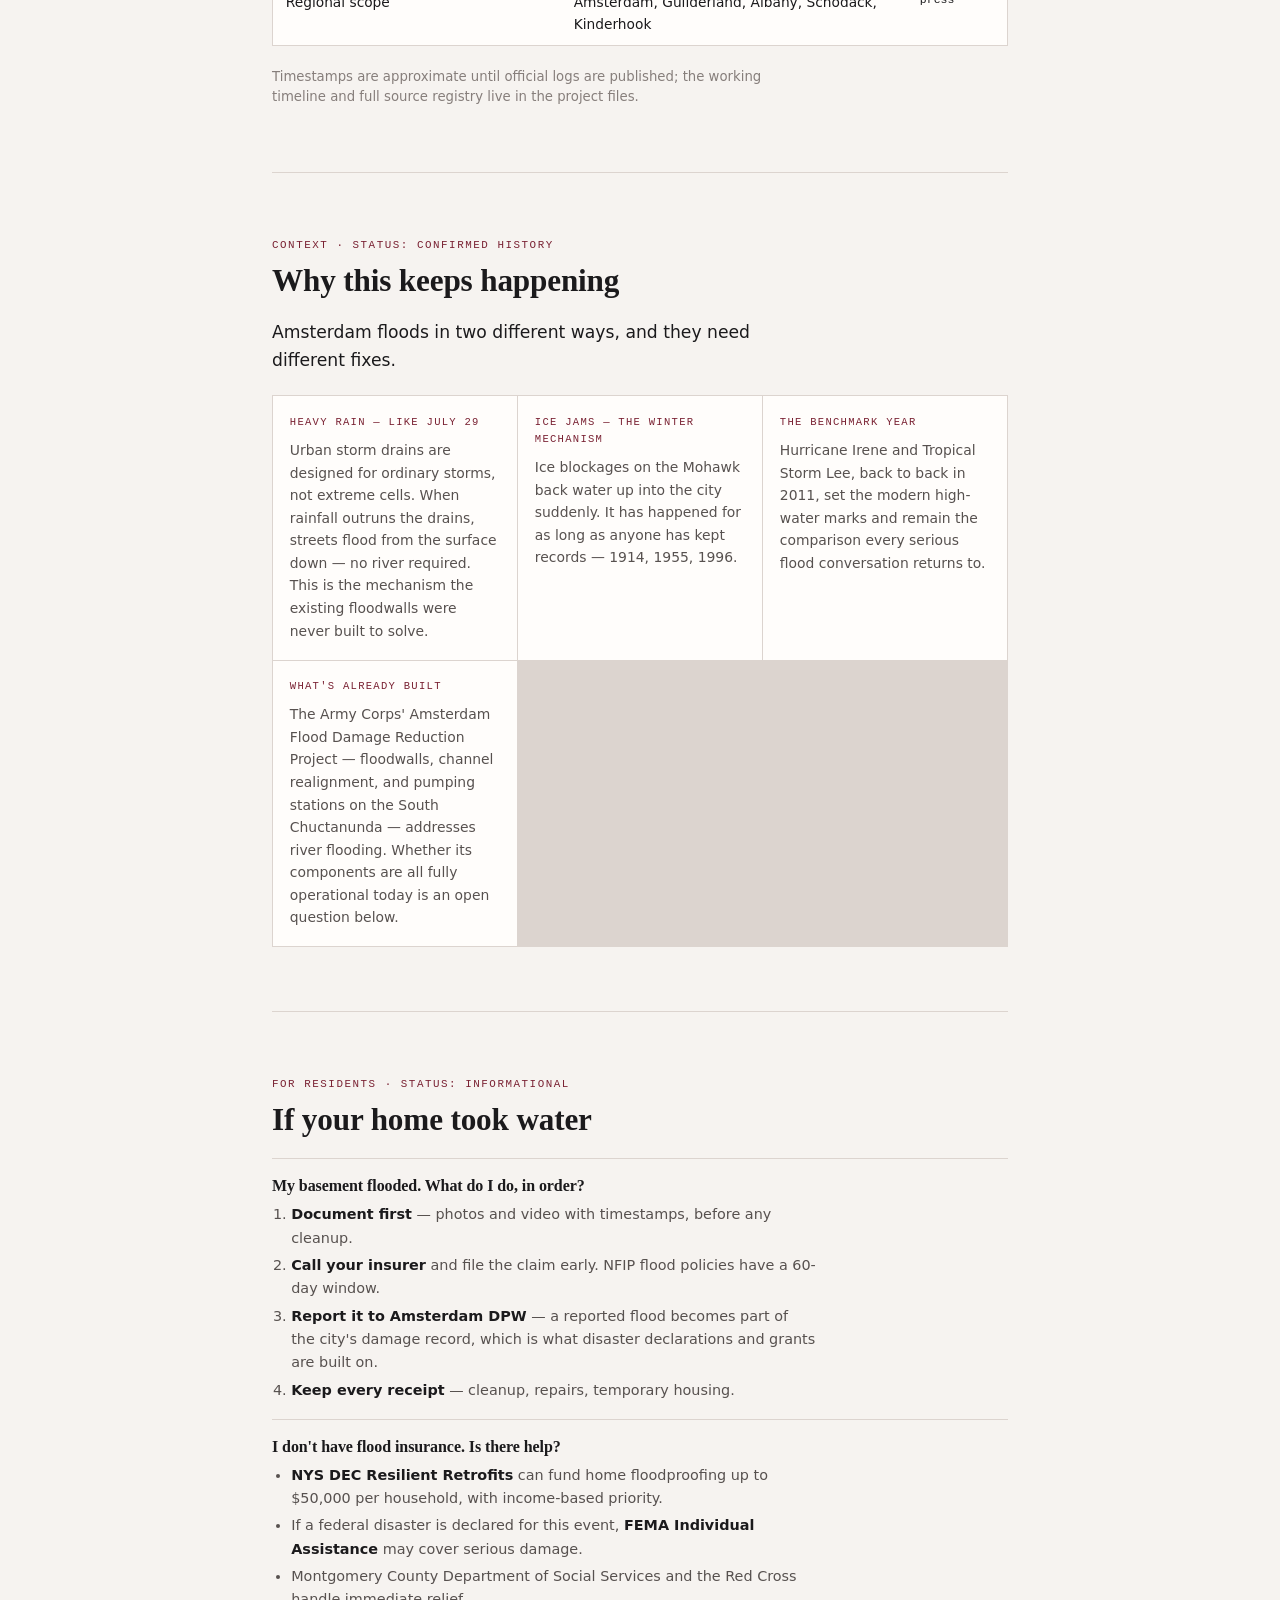
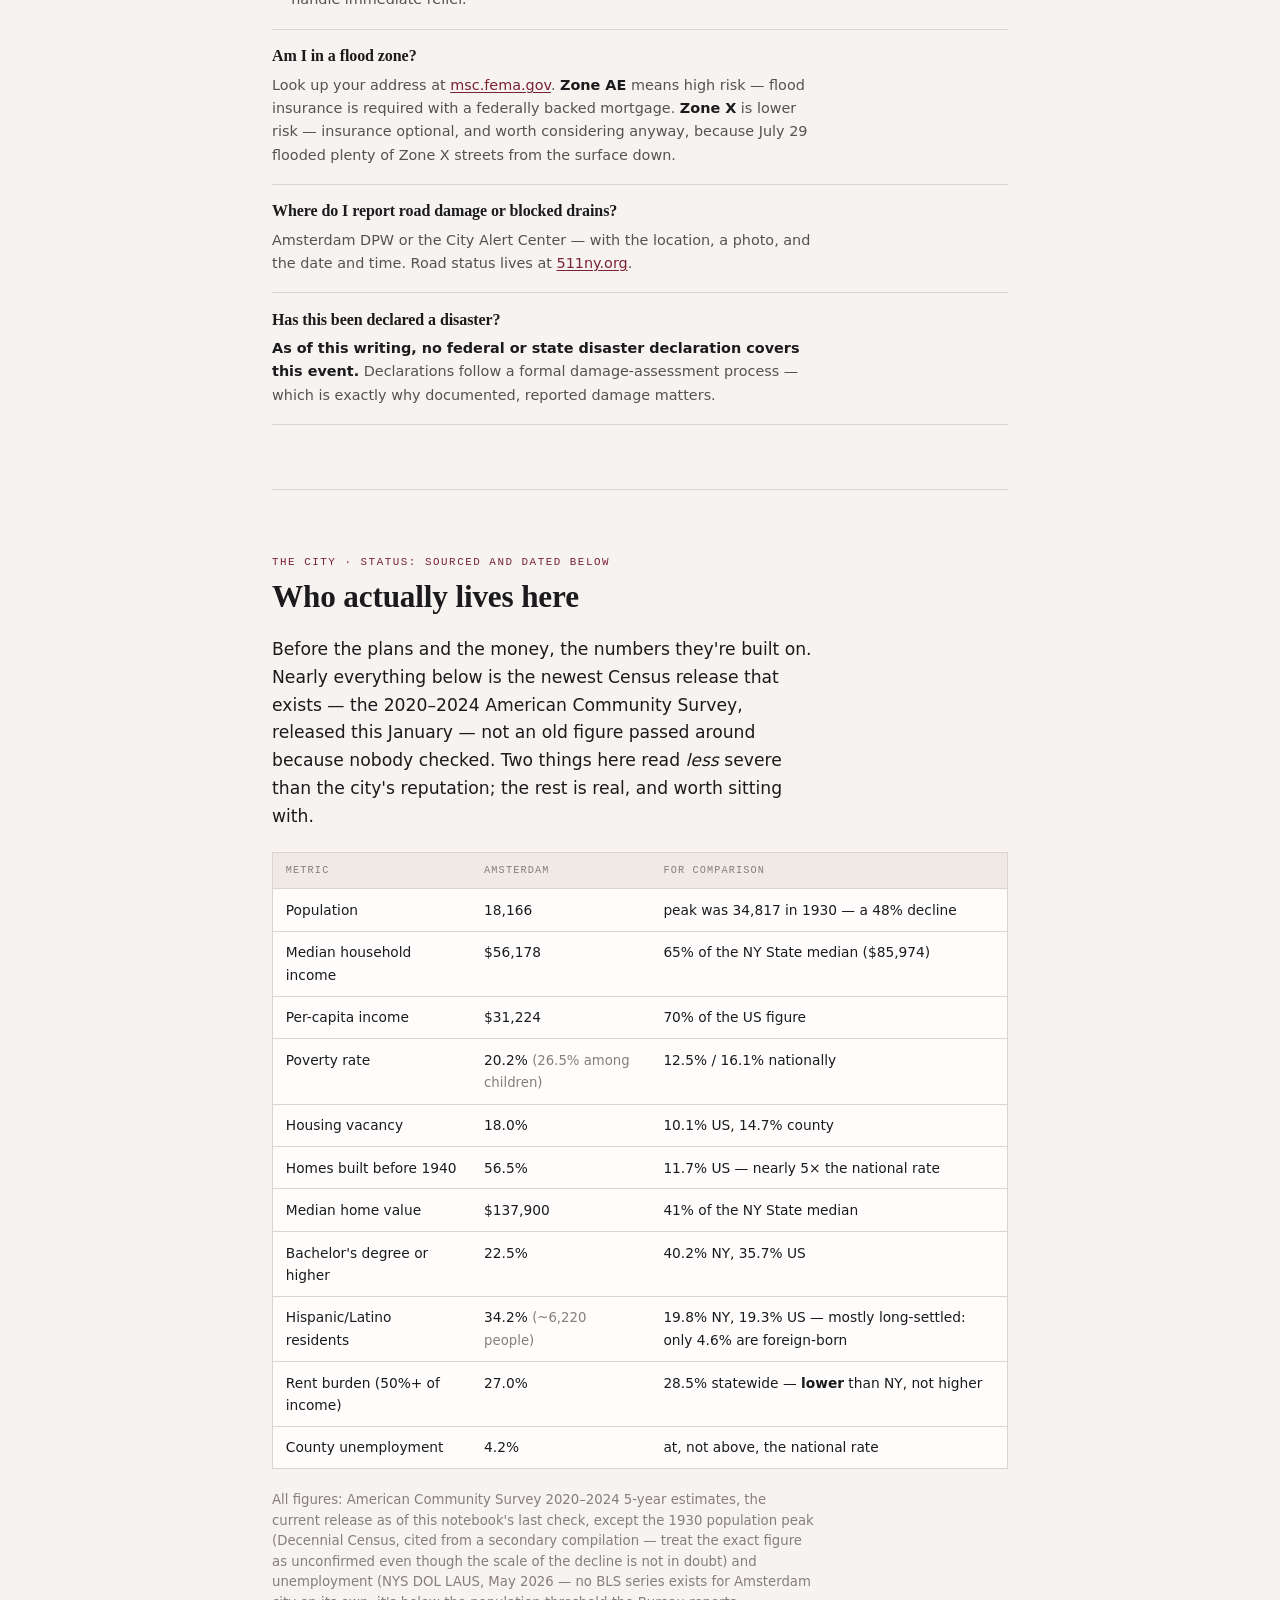
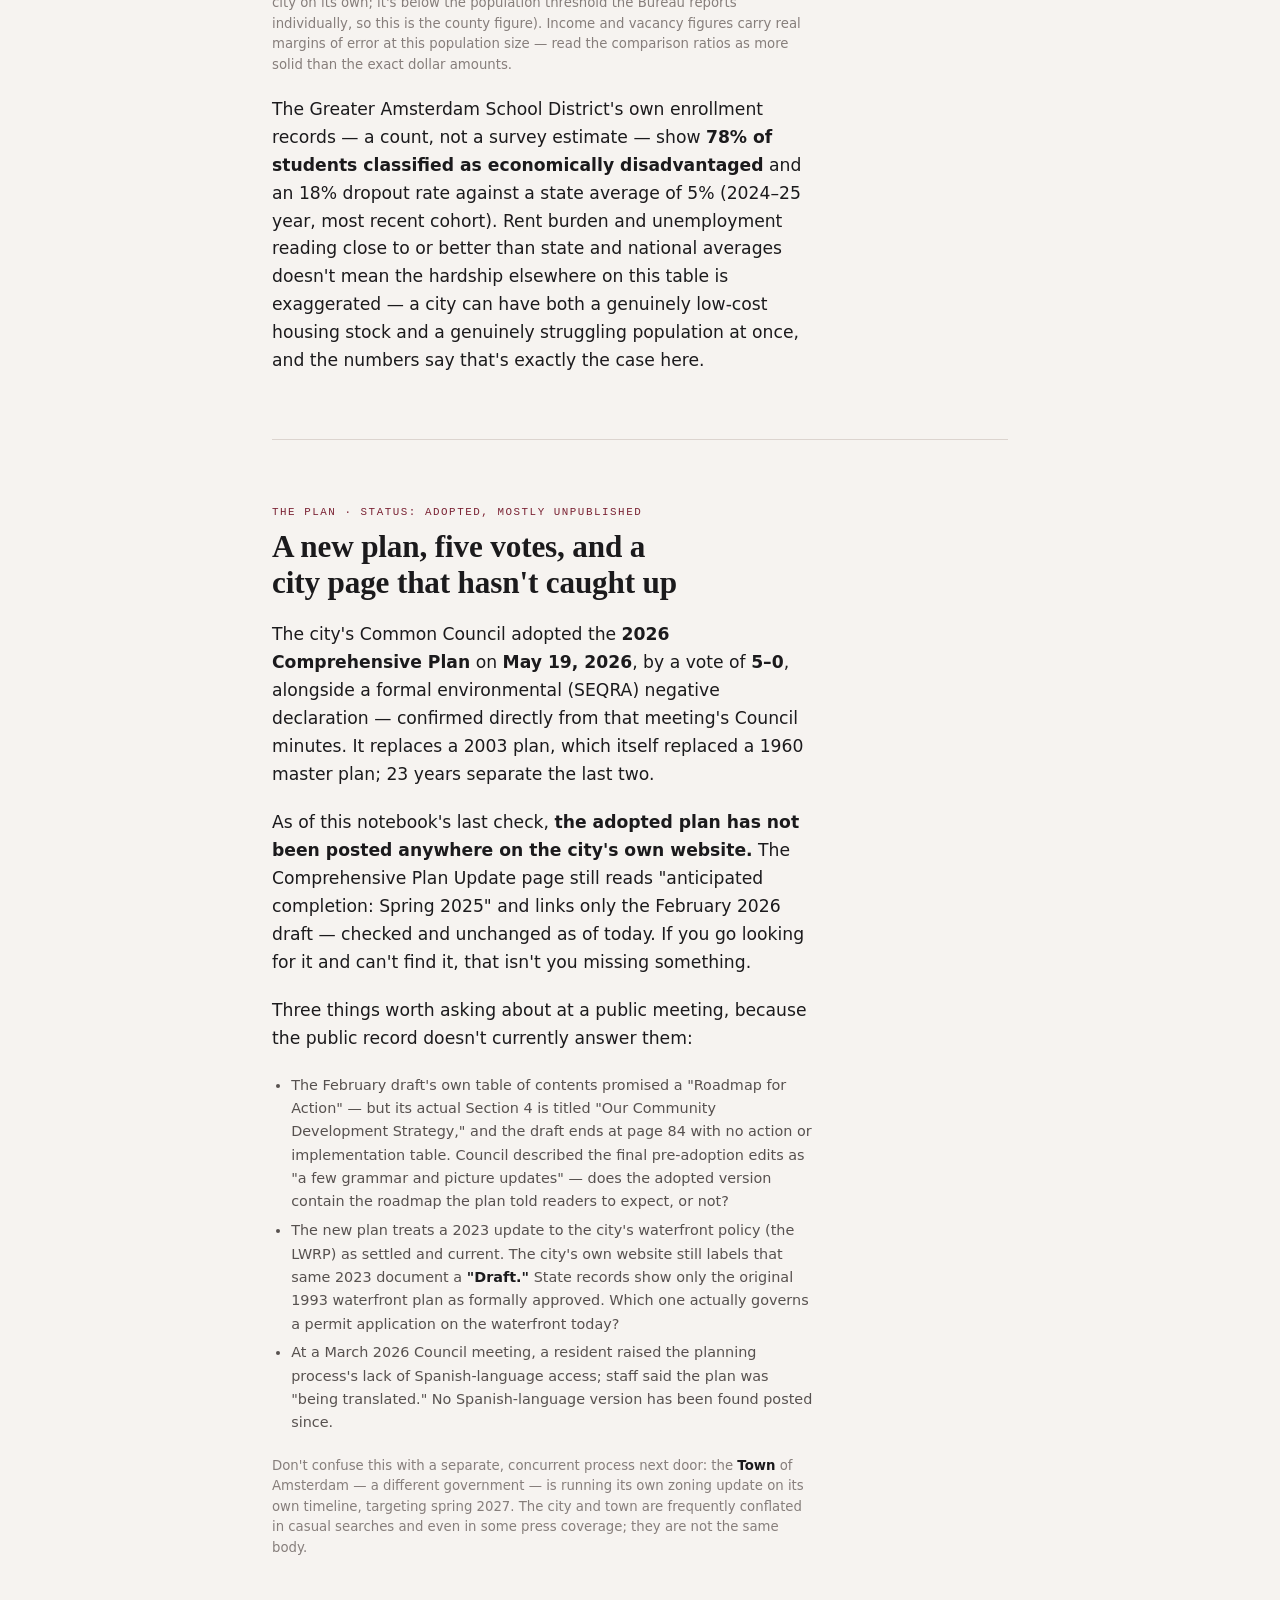
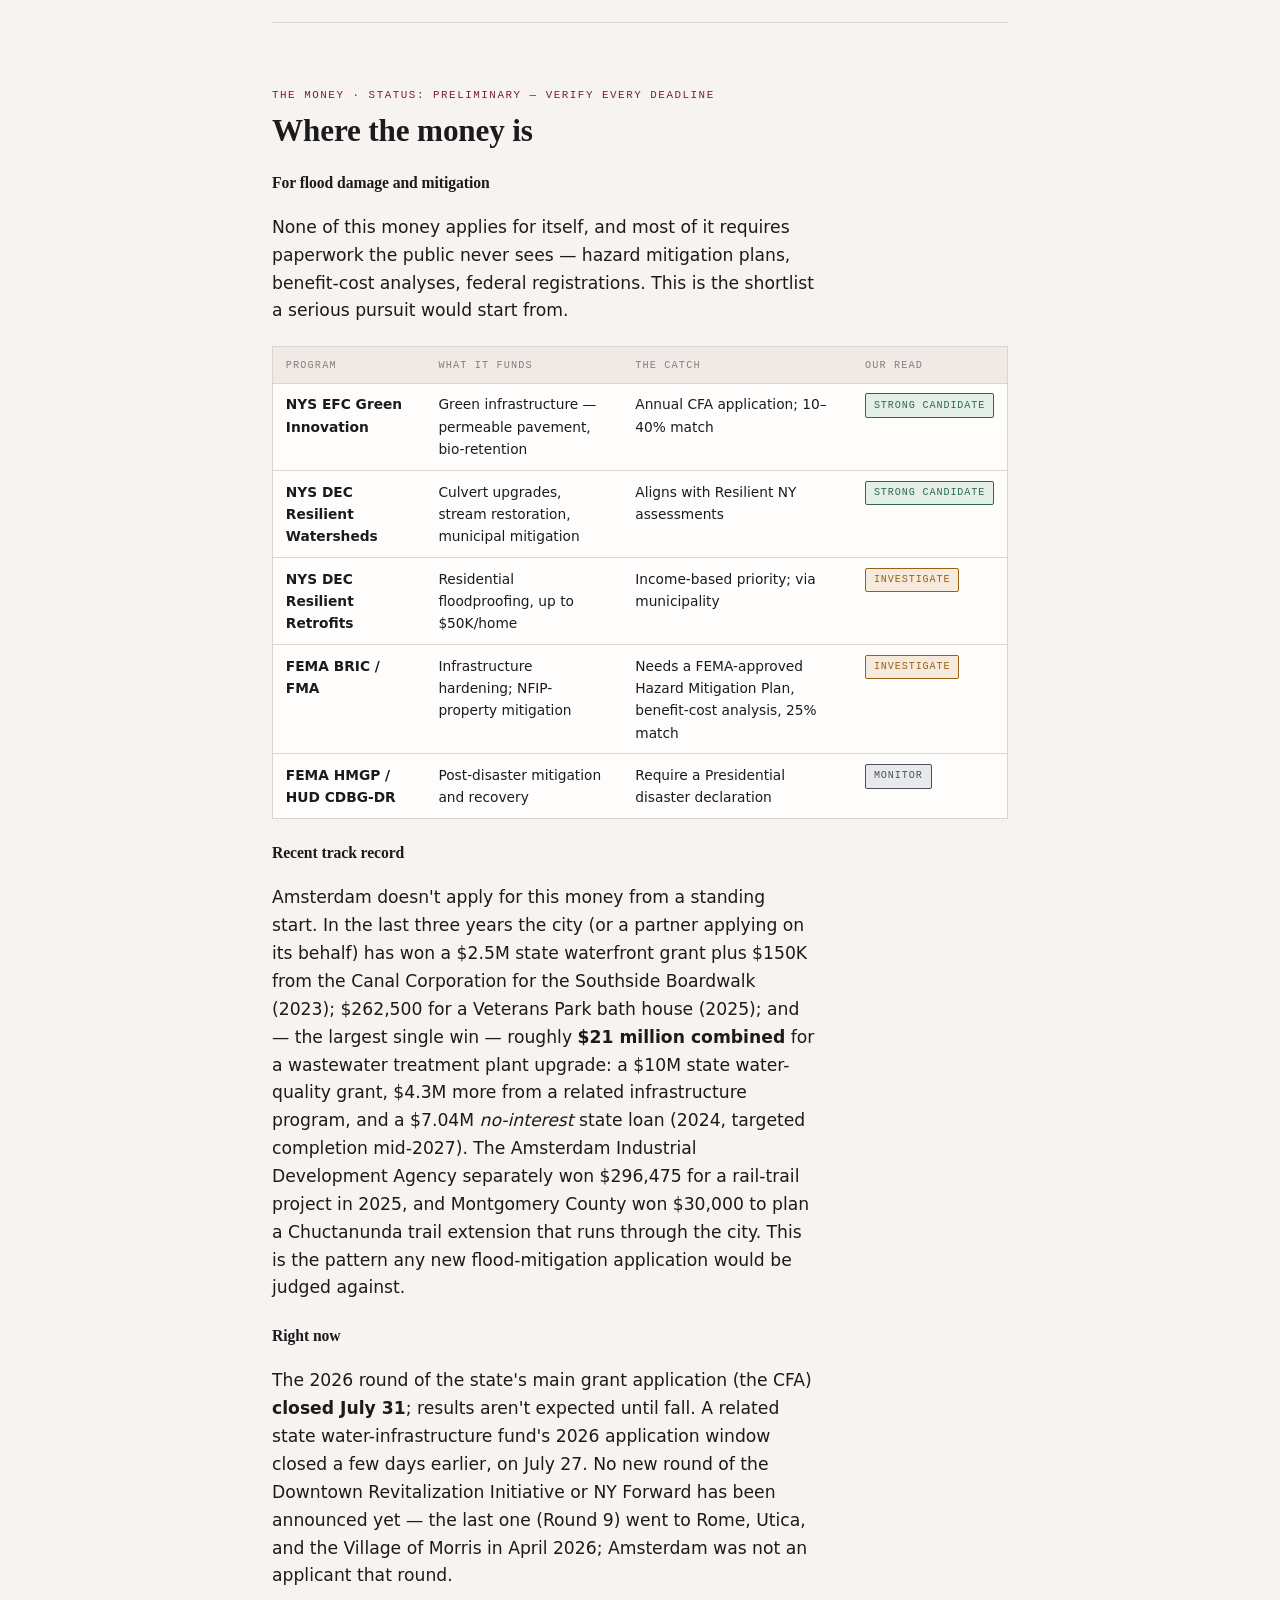
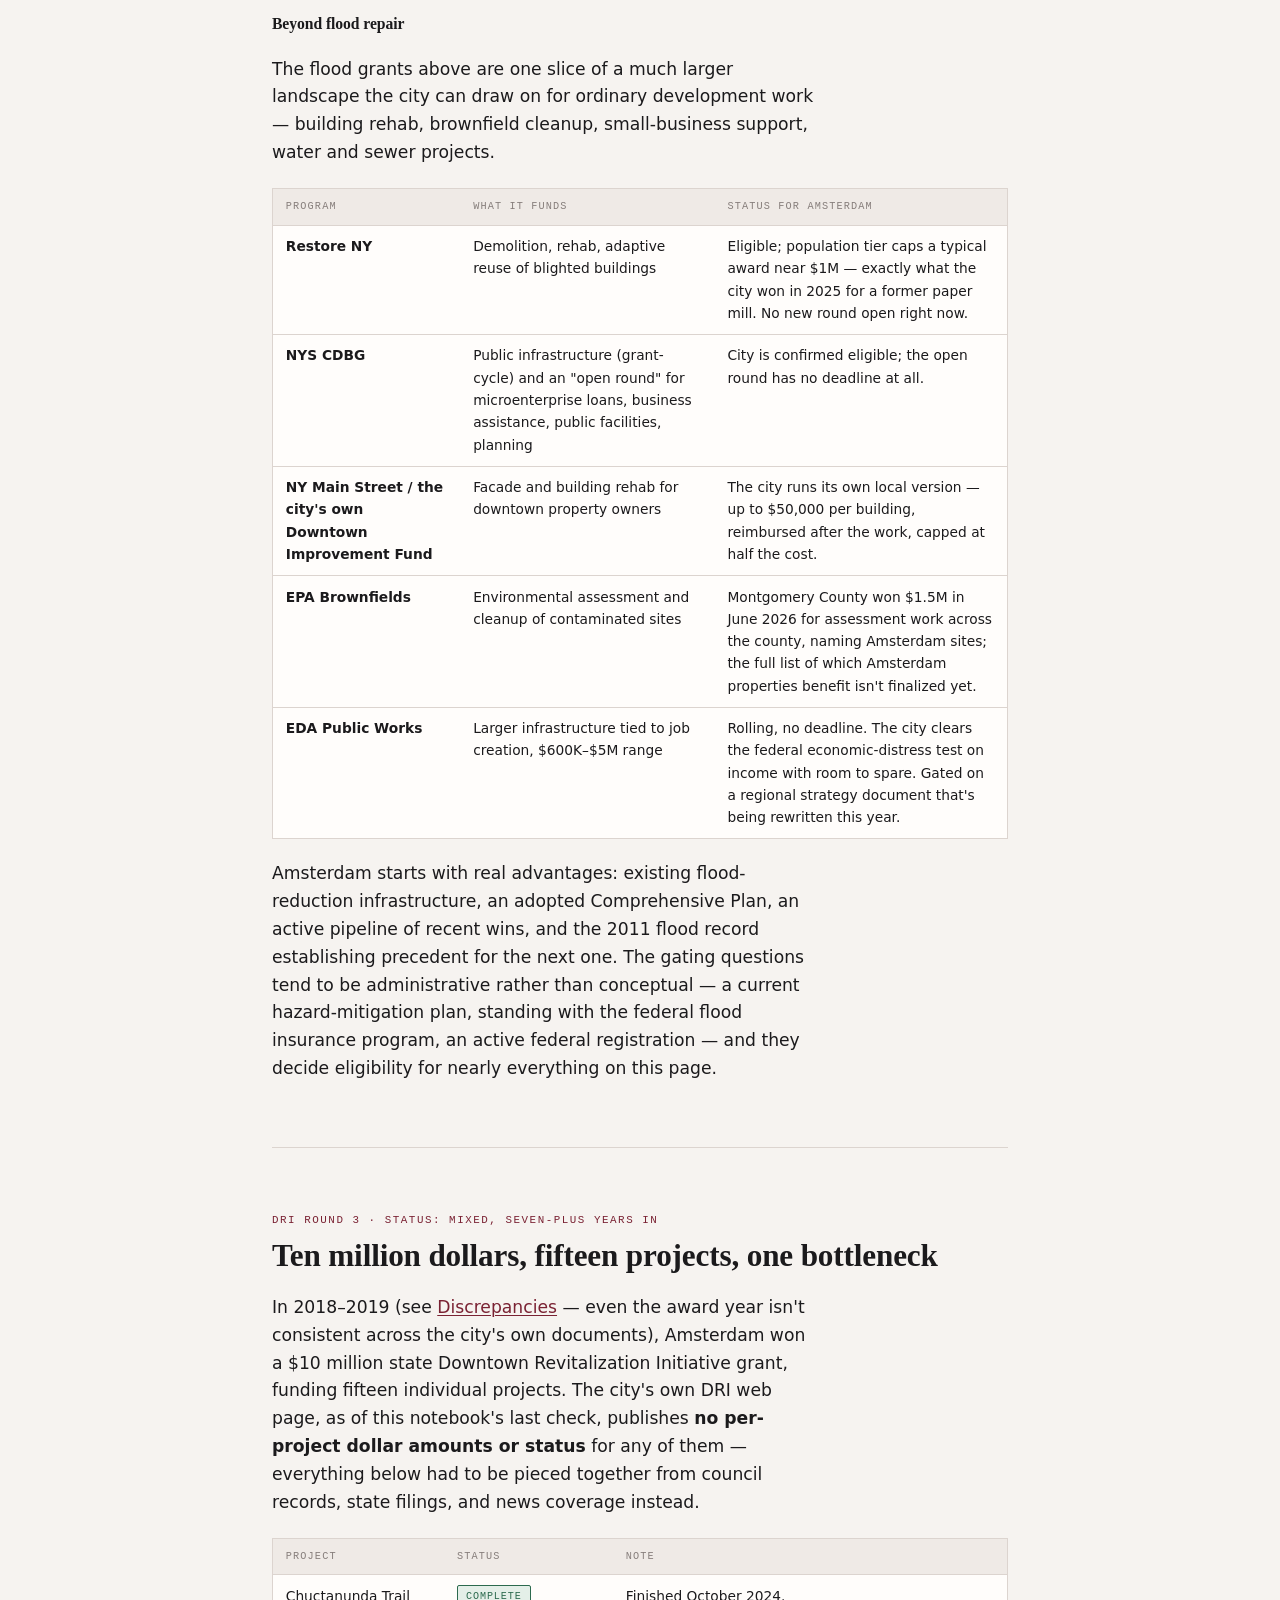
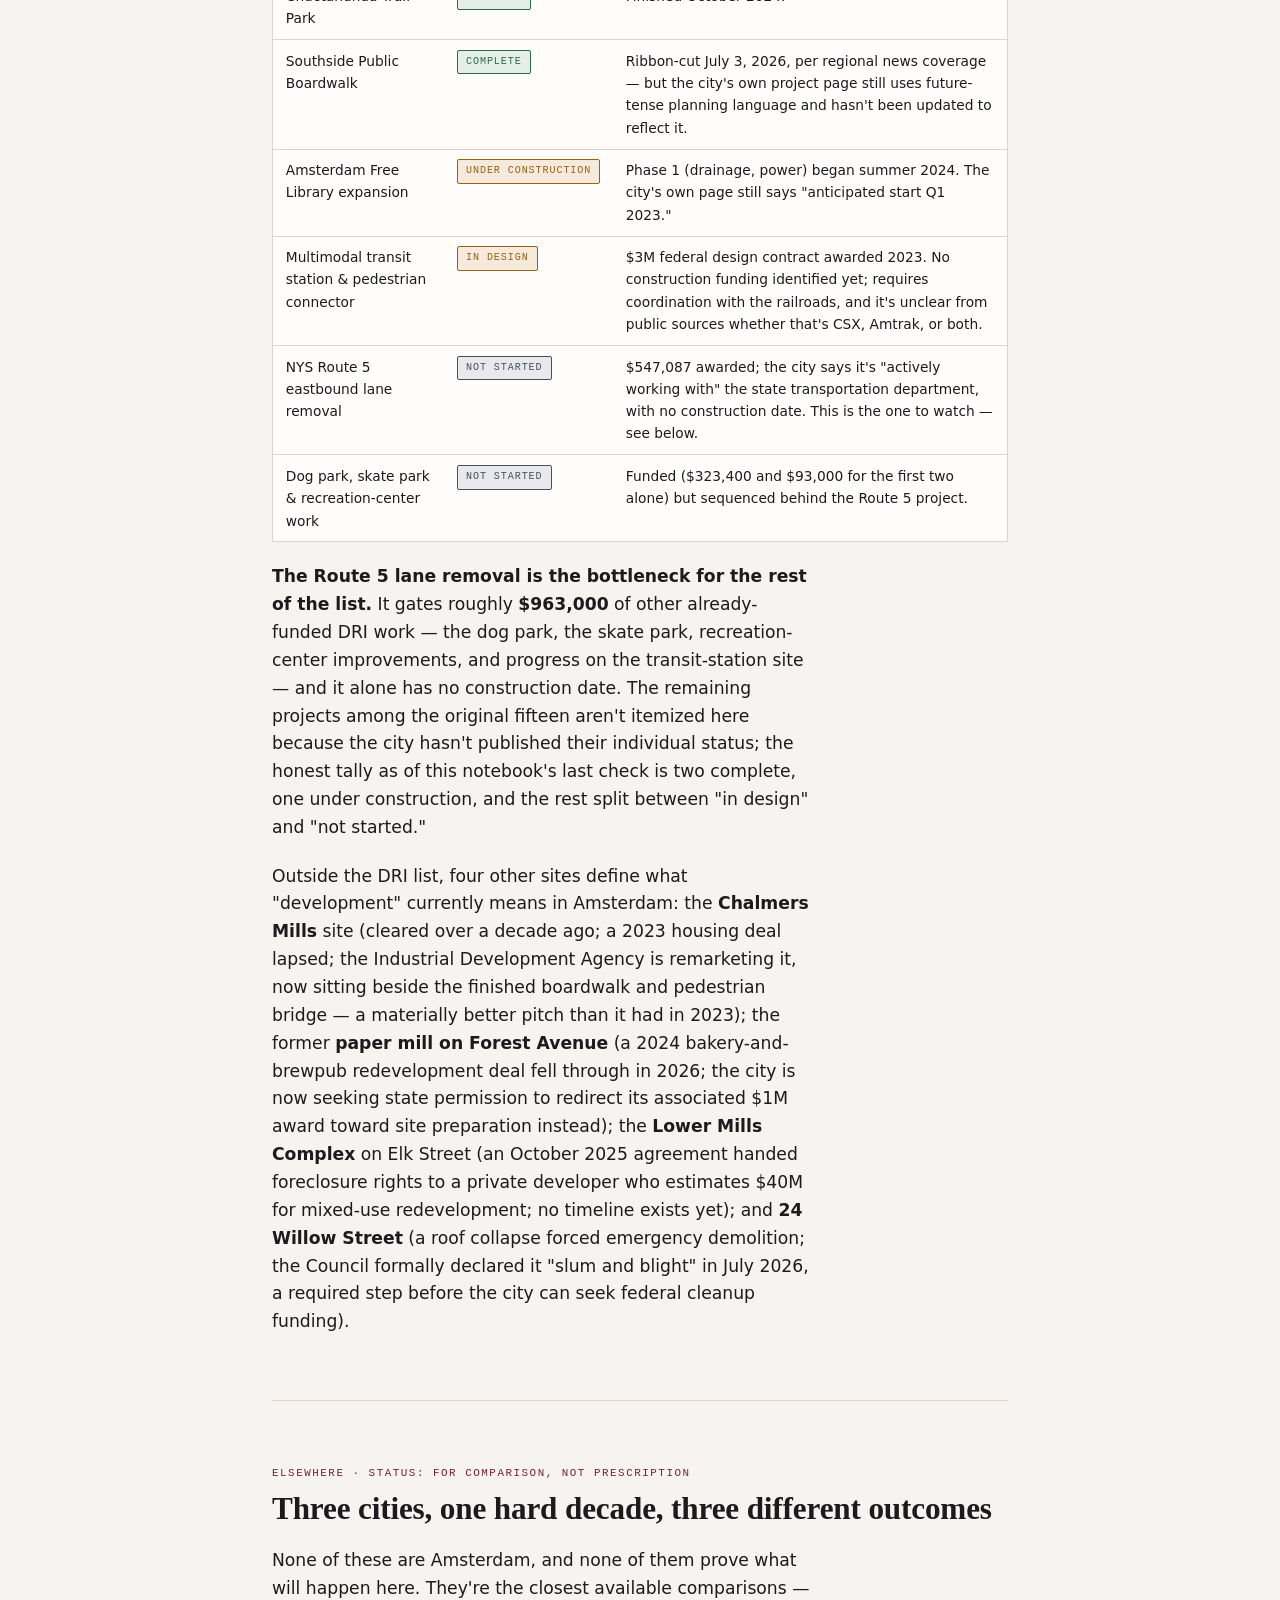
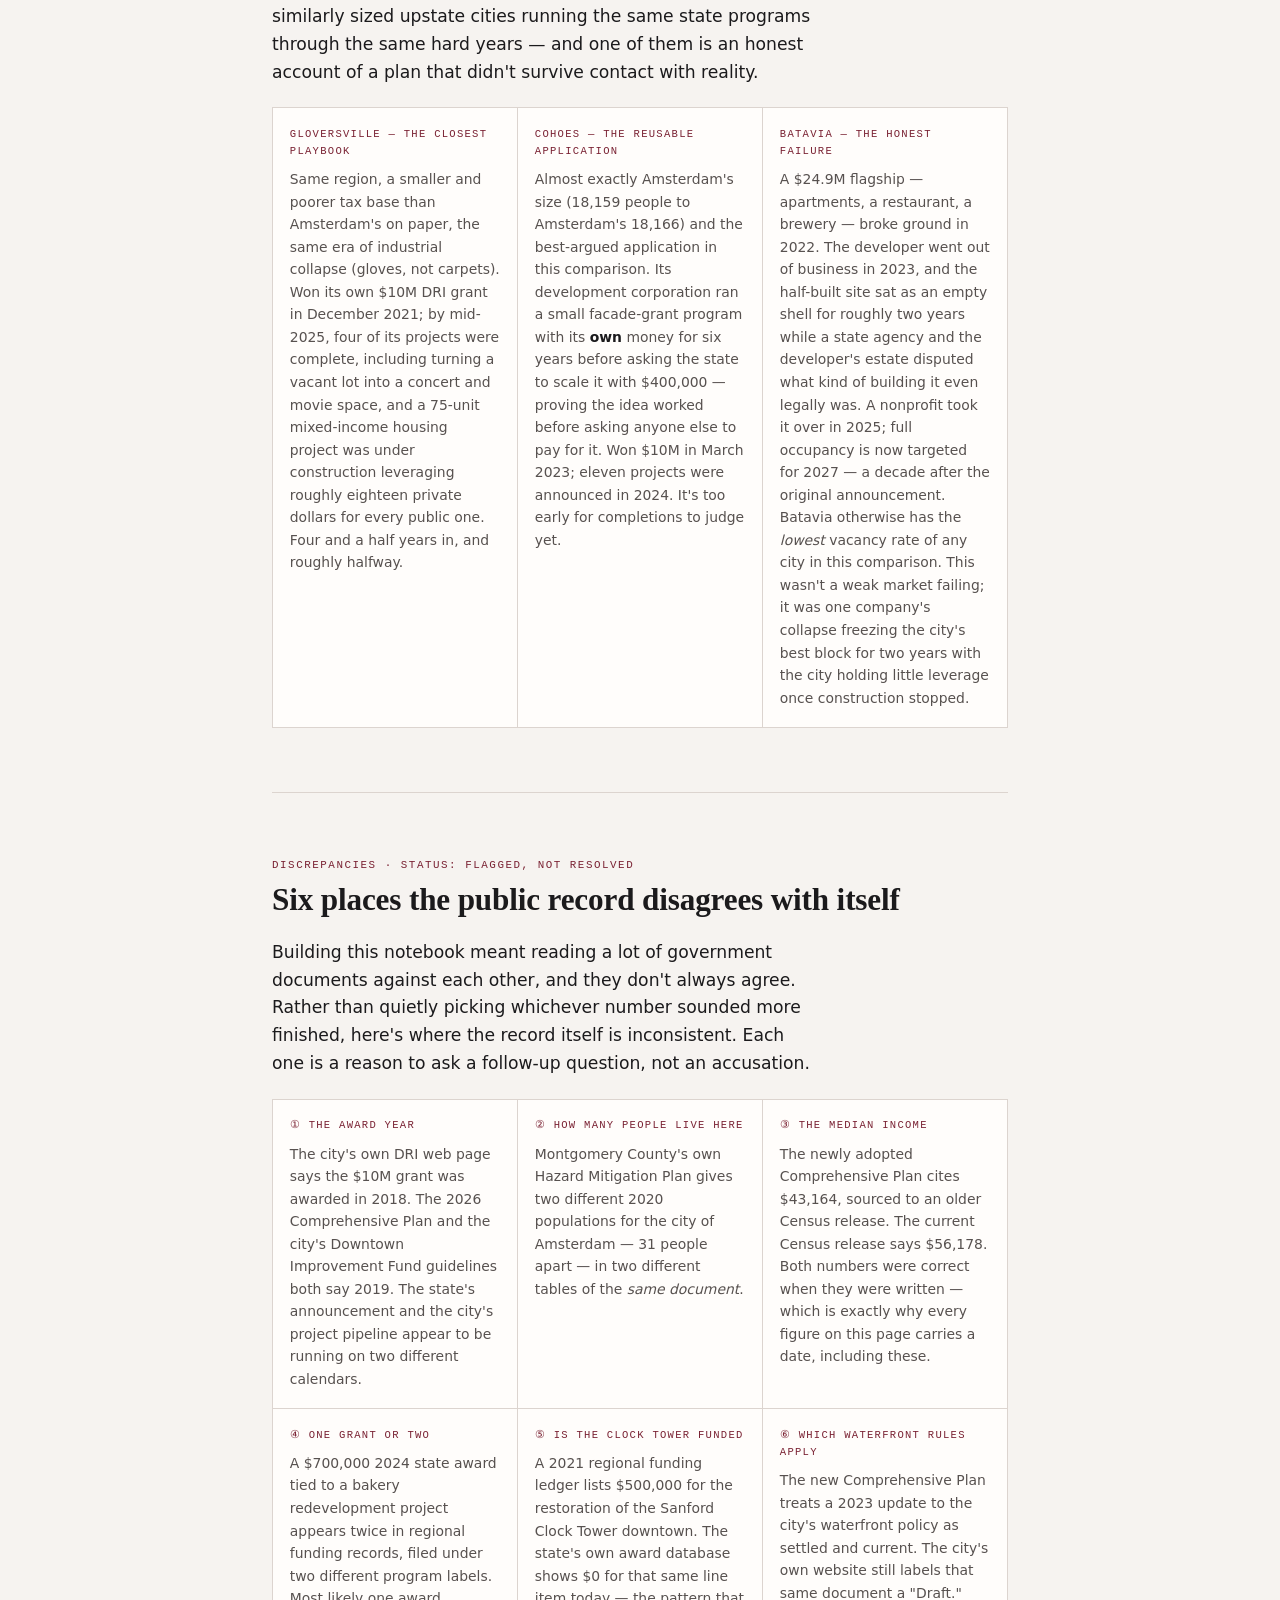
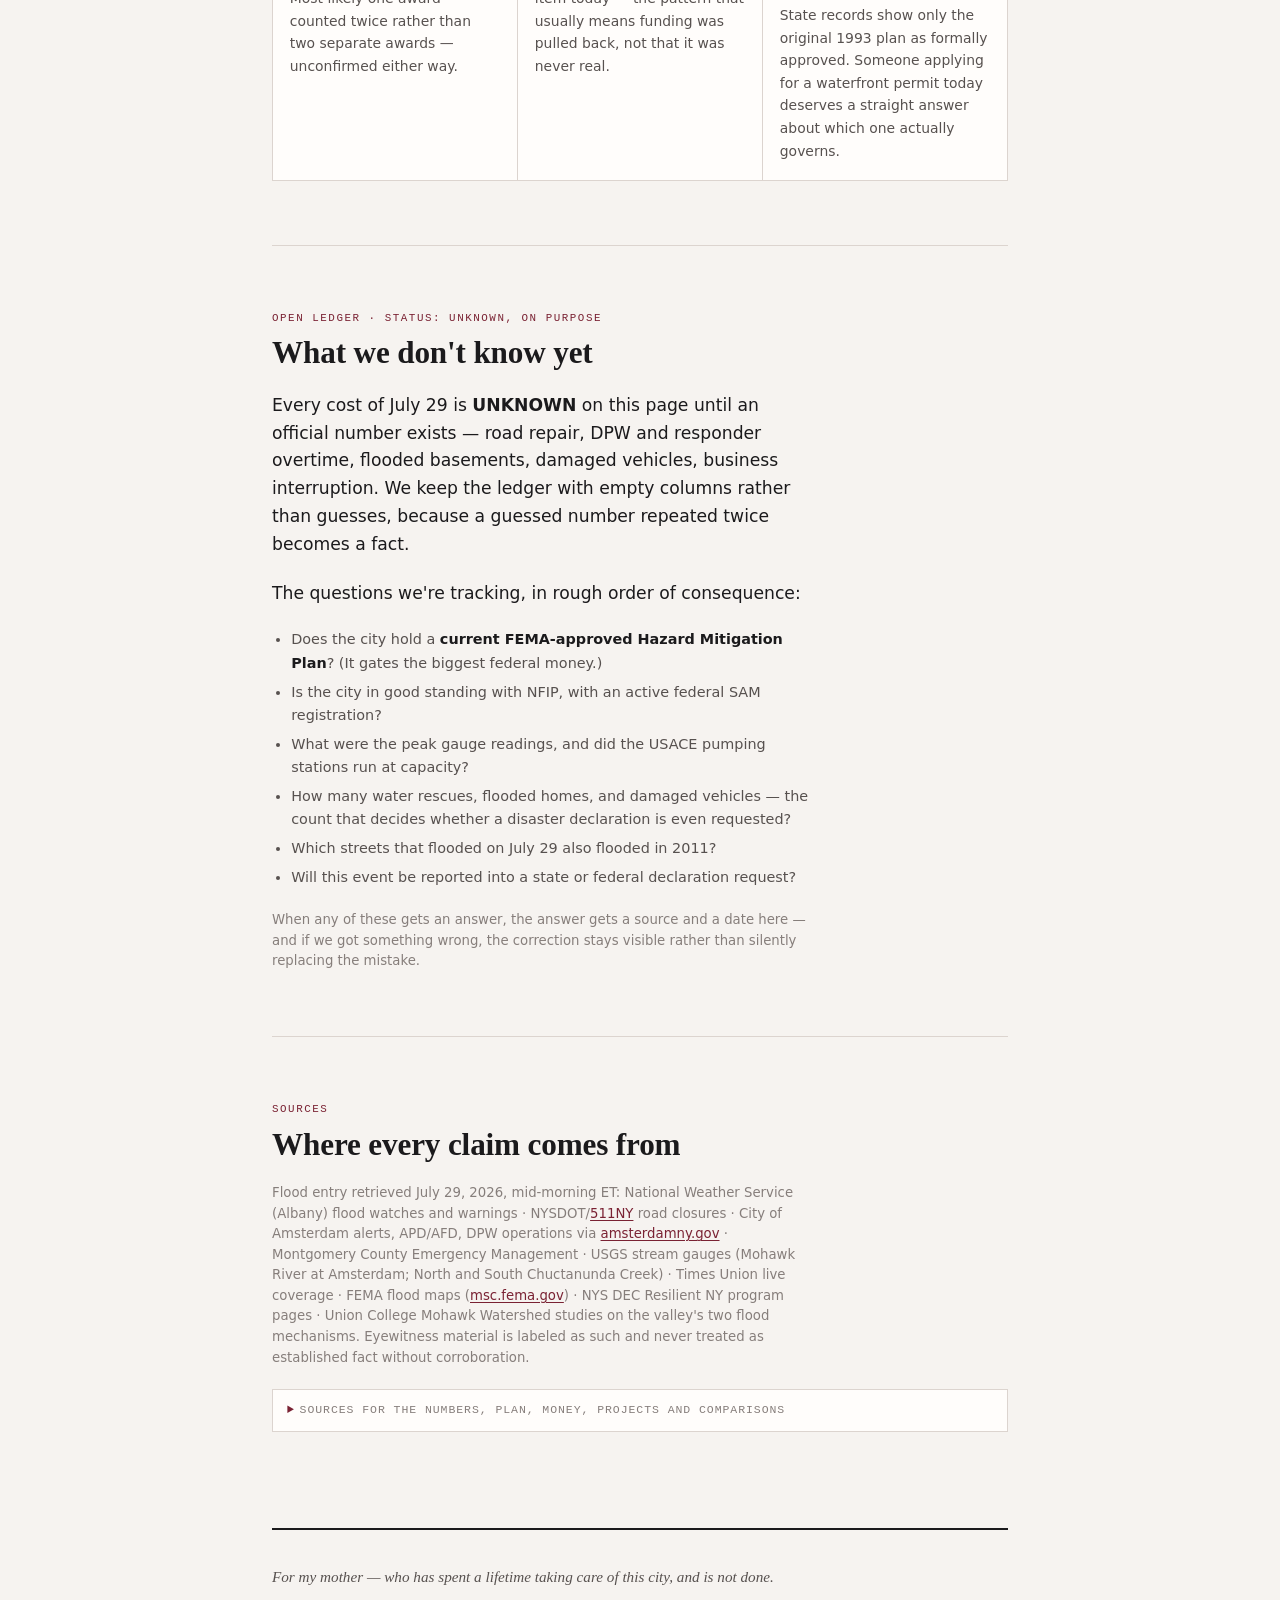
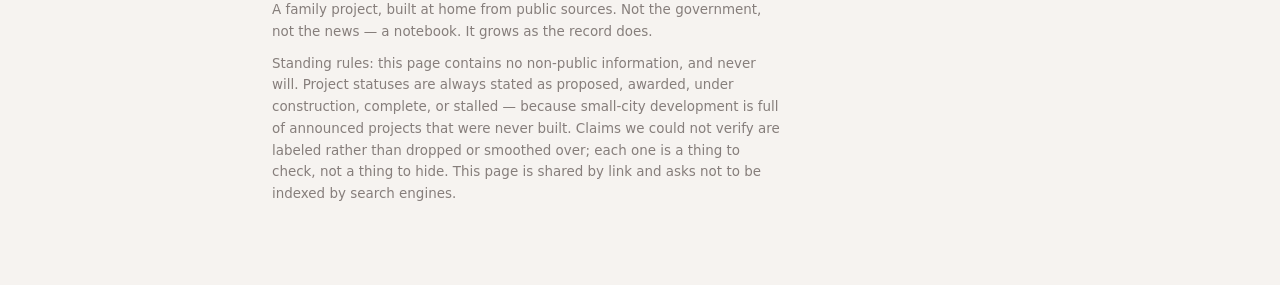
==== commit d70d9a00: "Expand /amsterdam/: numbers, Comprehensive Plan, funding, DRI scorecard, comparables, discrepancies " ====
--- a/amsterdam/index.html
+++ b/amsterdam/index.html
@@ -6,8 +6,8 @@
 <meta name="robots" content="noindex,nofollow,noarchive,nosnippet,noimageindex">
 <meta name="referrer" content="no-referrer">
 <meta http-equiv="Content-Security-Policy" content="default-src 'none'; style-src 'unsafe-inline'; img-src data:; base-uri 'none'; form-action 'none'">
-<meta name="description" content="An unofficial family civic notebook for Amsterdam, New York — starting with the July 29, 2026 flood: what happened, what it costs, and the money that exists to fix it.">
-<title>Amsterdam Civic Notebook — the July 29 flood</title>
+<meta name="description" content="An unofficial civic notebook for Amsterdam, New York — the July 29 flood, the 2026 Comprehensive Plan, development funding and project status, and the city's own numbers. Every claim sourced, dated, and labeled confirmed, preliminary, or unknown.">
+<title>Amsterdam Civic Notebook — public records, plainly labeled</title>
 
 <style>
   :root{
@@ -34,6 +34,24 @@
       --t3:#9BA1AF; --t3-wash:#1D1F25;
     }
   }
+  :root[data-theme="dark"]{
+    --paper:#131316; --surface:#191A1E; --surface-2:#212227;
+    --ink:#ECE8E5; --ink-2:#A9A29E; --ink-3:#7C7570;
+    --rule:#2C2A2F; --rule-strong:#413E44;
+    --claret:#D9808F; --claret-ink:#E8A0AC; --claret-wash:#2A1B1F;
+    --t1:#74C29B; --t1-wash:#16241D;
+    --t2:#D6A25C; --t2-wash:#28200F;
+    --t3:#9BA1AF; --t3-wash:#1D1F25;
+  }
+  :root[data-theme="light"]{
+    --paper:#F6F3F0; --surface:#FFFDFB; --surface-2:#EFEAE6;
+    --ink:#1B1A1C; --ink-2:#57514F; --ink-3:#867E7B;
+    --rule:#DCD4CF; --rule-strong:#C3B8B2;
+    --claret:#7A2233; --claret-ink:#7A2233; --claret-wash:#F1E4E5;
+    --t1:#2C6A4E; --t1-wash:#E4EFE8;
+    --t2:#9A6114; --t2-wash:#F5EADB;
+    --t3:#4B4F5B; --t3-wash:#E8E9ED;
+  }
   *{box-sizing:border-box;}
   body{margin:0;background:var(--paper);color:var(--ink);
     font-family:var(--font-body);
@@ -56,18 +74,24 @@
   .kicker .dot{width:5px;height:5px;background:var(--claret);border-radius:50%;flex:none;}
   h1 .accent{color:var(--claret);font-style:italic;}
   .lede{font-family:var(--font-display);font-size:clamp(1.08rem,1rem + 0.5vw,1.32rem);
-    line-height:1.5;color:var(--ink-2);max-width:31rem;}
+    line-height:1.5;color:var(--ink-2);max-width:32rem;}
 
   .notice{border:1px solid var(--rule-strong);background:var(--claret-wash);
     padding:0.85rem 1rem;display:flex;flex-direction:column;gap:0.3rem;}
   .notice .stamp{font-family:var(--font-mono);font-size:0.68rem;letter-spacing:0.13em;text-transform:uppercase;color:var(--claret-ink);font-weight:700;}
   .notice p{font-size:0.86rem;color:var(--ink-2);max-width:none;}
 
+  .toc{display:flex;flex-wrap:wrap;gap:0.5rem 1.1rem;font-family:var(--font-mono);font-size:0.72rem;letter-spacing:0.03em;}
+  .toc a{color:var(--ink-2);text-decoration:none;border-bottom:1px solid var(--rule-strong);padding-bottom:0.1rem;white-space:nowrap;}
+  .toc a:hover{color:var(--claret-ink);border-color:var(--claret-ink);}
+
   section{padding:clamp(2.4rem,6vw,4rem) 0;border-bottom:1px solid var(--rule);
-    display:flex;flex-direction:column;gap:1.3rem;}
+    display:flex;flex-direction:column;gap:1.3rem;scroll-margin-top:1.5rem;}
   section:last-of-type{border-bottom:0;}
   .sec-head{display:flex;flex-direction:column;gap:0.5rem;}
   .sec-head .num{font-family:var(--font-mono);font-size:0.68rem;letter-spacing:0.14em;color:var(--claret);text-transform:uppercase;}
+
+  h3.sub{font-size:0.98rem;color:var(--ink);margin-top:0.2rem;}
 
   .tag{font-family:var(--font-mono);font-size:0.63rem;letter-spacing:0.09em;text-transform:uppercase;
     padding:0.2rem 0.5rem;white-space:nowrap;border:1px solid;border-radius:2px;display:inline-block;}
@@ -98,6 +122,13 @@
   .qlist{margin:0;padding-left:1.2rem;display:flex;flex-direction:column;gap:0.35rem;max-width:var(--measure);}
   .qlist li{font-size:0.9rem;color:var(--ink-2);}
 
+  details{border:1px solid var(--rule);background:var(--surface);}
+  summary{cursor:pointer;font-family:var(--font-mono);font-size:0.72rem;letter-spacing:0.08em;text-transform:uppercase;color:var(--ink-3);padding:0.7rem 0.9rem;}
+  summary::marker{color:var(--claret);}
+  details[open] summary{border-bottom:1px solid var(--rule);}
+  .details-body{padding:0.9rem;display:flex;flex-direction:column;gap:0.8rem;}
+  .details-body p,.details-body li{font-size:0.87rem;color:var(--ink-2);}
+
   .colophon{padding:2.2rem 0 0;margin-top:2rem;border-top:2px solid var(--ink);display:flex;flex-direction:column;gap:0.6rem;}
   .colophon p{font-size:0.84rem;color:var(--ink-3);max-width:32rem;}
   .colophon .dedication{font-family:var(--font-display);font-style:italic;color:var(--ink-2);font-size:0.95rem;}
@@ -109,14 +140,27 @@
   <header class="masthead">
     <p class="kicker"><span class="dot"></span> Amsterdam, New York <span aria-hidden="true">·</span> Civic notebook <span aria-hidden="true">·</span> Unofficial</p>
     <h1>A notebook for the city <span class="accent">we're from</span>.</h1>
-    <p class="lede">A family project: public sources, honest labels, and a running record of what happens here — starting with the flood of July 29, 2026.</p>
+    <p class="lede">A family project: public sources, honest labels, and a running record of the city — the July 29 flood, the new Comprehensive Plan, where the development money actually stands, and what the record itself gets wrong.</p>
     <div class="notice">
       <span class="stamp">Read this first</span>
       <p>This page is <strong>not affiliated with the City of Amsterdam</strong> or any government agency. It is a private civic notebook built from public sources. For official guidance, use <a href="https://www.amsterdamny.gov">amsterdamny.gov</a>, Montgomery County Emergency Management, and NY-Alert. Every claim below is labeled by how well we know it — <strong>confirmed</strong>, <strong>preliminary</strong>, or <strong>unknown</strong>. A number without a label deserves your distrust.</p>
     </div>
+    <nav class="toc" aria-label="Contents">
+      <a href="#flood">The flood</a>
+      <a href="#why">Why it floods</a>
+      <a href="#residents">For residents</a>
+      <a href="#numbers">The numbers</a>
+      <a href="#plan">The plan</a>
+      <a href="#money">The money</a>
+      <a href="#projects">What's built</a>
+      <a href="#elsewhere">Elsewhere</a>
+      <a href="#discrepancies">Discrepancies</a>
+      <a href="#open">Open ledger</a>
+      <a href="#sources">Sources</a>
+    </nav>
   </header>
 
-  <section>
+  <section id="flood">
     <div class="sec-head">
       <span class="num">Entry 01 · July 29, 2026 · status: preliminary</span>
       <h2>The morning the drains gave up</h2>
@@ -139,7 +183,7 @@
     <p class="fine">Timestamps are approximate until official logs are published; the working timeline and full source registry live in the project files.</p>
   </section>
 
-  <section>
+  <section id="why">
     <div class="sec-head">
       <span class="num">Context · status: confirmed history</span>
       <h2>Why this keeps happening</h2>
@@ -165,7 +209,7 @@
     </div>
   </section>
 
-  <section>
+  <section id="residents">
     <div class="sec-head">
       <span class="num">For residents · status: informational</span>
       <h2>If your home took water</h2>
@@ -203,11 +247,57 @@
     </div>
   </section>
 
-  <section>
+  <section id="numbers">
+    <div class="sec-head">
+      <span class="num">The city · status: sourced and dated below</span>
+      <h2>Who actually lives here</h2>
+    </div>
+    <p>Before the plans and the money, the numbers they're built on. Nearly everything below is the newest Census release that exists — the 2020–2024 American Community Survey, released this January — not an old figure passed around because nobody checked. Two things here read <em>less</em> severe than the city's reputation; the rest is real, and worth sitting with.</p>
+    <div class="table-scroll">
+      <table>
+        <thead><tr><th>Metric</th><th>Amsterdam</th><th>For comparison</th></tr></thead>
+        <tbody>
+          <tr><td>Population</td><td>18,166</td><td>peak was 34,817 in 1930 — a 48% decline</td></tr>
+          <tr><td>Median household income</td><td>$56,178</td><td>65% of the NY State median ($85,974)</td></tr>
+          <tr><td>Per-capita income</td><td>$31,224</td><td>70% of the US figure</td></tr>
+          <tr><td>Poverty rate</td><td>20.2% <span class="fine">(26.5% among children)</span></td><td>12.5% / 16.1% nationally</td></tr>
+          <tr><td>Housing vacancy</td><td>18.0%</td><td>10.1% US, 14.7% county</td></tr>
+          <tr><td>Homes built before 1940</td><td>56.5%</td><td>11.7% US — nearly 5× the national rate</td></tr>
+          <tr><td>Median home value</td><td>$137,900</td><td>41% of the NY State median</td></tr>
+          <tr><td>Bachelor's degree or higher</td><td>22.5%</td><td>40.2% NY, 35.7% US</td></tr>
+          <tr><td>Hispanic/Latino residents</td><td>34.2% <span class="fine">(~6,220 people)</span></td><td>19.8% NY, 19.3% US — mostly long-settled: only 4.6% are foreign-born</td></tr>
+          <tr><td>Rent burden (50%+ of income)</td><td>27.0%</td><td>28.5% statewide — <strong>lower</strong> than NY, not higher</td></tr>
+          <tr><td>County unemployment</td><td>4.2%</td><td>at, not above, the national rate</td></tr>
+        </tbody>
+      </table>
+    </div>
+    <p class="fine">All figures: American Community Survey 2020–2024 5-year estimates, the current release as of this notebook's last check, except the 1930 population peak (Decennial Census, cited from a secondary compilation — treat the exact figure as unconfirmed even though the scale of the decline is not in doubt) and unemployment (NYS DOL LAUS, May 2026 — no BLS series exists for Amsterdam city on its own; it's below the population threshold the Bureau reports individually, so this is the county figure). Income and vacancy figures carry real margins of error at this population size — read the comparison ratios as more solid than the exact dollar amounts.</p>
+    <p>The Greater Amsterdam School District's own enrollment records — a count, not a survey estimate — show <strong>78% of students classified as economically disadvantaged</strong> and an 18% dropout rate against a state average of 5% (2024–25 year, most recent cohort). Rent burden and unemployment reading close to or better than state and national averages doesn't mean the hardship elsewhere on this table is exaggerated — a city can have both a genuinely low-cost housing stock and a genuinely struggling population at once, and the numbers say that's exactly the case here.</p>
+  </section>
+
+  <section id="plan">
+    <div class="sec-head">
+      <span class="num">The plan · status: adopted, mostly unpublished</span>
+      <h2>A new plan, five votes, and a city page that hasn't caught up</h2>
+    </div>
+    <p>The city's Common Council adopted the <strong>2026 Comprehensive Plan</strong> on <strong>May 19, 2026</strong>, by a vote of <strong>5–0</strong>, alongside a formal environmental (SEQRA) negative declaration — confirmed directly from that meeting's Council minutes. It replaces a 2003 plan, which itself replaced a 1960 master plan; 23 years separate the last two.</p>
+    <p>As of this notebook's last check, <strong>the adopted plan has not been posted anywhere on the city's own website.</strong> The Comprehensive Plan Update page still reads "anticipated completion: Spring 2025" and links only the February 2026 draft — checked and unchanged as of today. If you go looking for it and can't find it, that isn't you missing something.</p>
+    <p>Three things worth asking about at a public meeting, because the public record doesn't currently answer them:</p>
+    <ul class="qlist">
+      <li>The February draft's own table of contents promised a "Roadmap for Action" — but its actual Section 4 is titled "Our Community Development Strategy," and the draft ends at page 84 with no action or implementation table. Council described the final pre-adoption edits as "a few grammar and picture updates" — does the adopted version contain the roadmap the plan told readers to expect, or not?</li>
+      <li>The new plan treats a 2023 update to the city's waterfront policy (the LWRP) as settled and current. The city's own website still labels that same 2023 document a <strong>"Draft."</strong> State records show only the original 1993 waterfront plan as formally approved. Which one actually governs a permit application on the waterfront today?</li>
+      <li>At a March 2026 Council meeting, a resident raised the planning process's lack of Spanish-language access; staff said the plan was "being translated." No Spanish-language version has been found posted since.</li>
+    </ul>
+    <p class="fine">Don't confuse this with a separate, concurrent process next door: the <strong>Town</strong> of Amsterdam — a different government — is running its own zoning update on its own timeline, targeting spring 2027. The city and town are frequently conflated in casual searches and even in some press coverage; they are not the same body.</p>
+  </section>
+
+  <section id="money">
     <div class="sec-head">
       <span class="num">The money · status: preliminary — verify every deadline</span>
-      <h2>Funding that exists to fix this</h2>
-    </div>
+      <h2>Where the money is</h2>
+    </div>
+
+    <h3 class="sub">For flood damage and mitigation</h3>
     <p>None of this money applies for itself, and most of it requires paperwork the public never sees — hazard mitigation plans, benefit-cost analyses, federal registrations. This is the shortlist a serious pursuit would start from.</p>
     <div class="table-scroll">
       <table>
@@ -221,10 +311,110 @@
         </tbody>
       </table>
     </div>
-    <p>Amsterdam starts with real advantages: the USACE flood-reduction infrastructure already exists, the comprehensive-plan update is underway with state funding, and the 2011 record establishes precedent. The gating questions are administrative, not conceptual — current hazard-mitigation plan, NFIP standing, federal registration — and they're listed below because they decide eligibility for nearly everything above.</p>
-  </section>
-
-  <section>
+
+    <h3 class="sub">Recent track record</h3>
+    <p>Amsterdam doesn't apply for this money from a standing start. In the last three years the city (or a partner applying on its behalf) has won a $2.5M state waterfront grant plus $150K from the Canal Corporation for the Southside Boardwalk (2023); $262,500 for a Veterans Park bath house (2025); and — the largest single win — roughly <strong>$21 million combined</strong> for a wastewater treatment plant upgrade: a $10M state water-quality grant, $4.3M more from a related infrastructure program, and a $7.04M <em>no-interest</em> state loan (2024, targeted completion mid-2027). The Amsterdam Industrial Development Agency separately won $296,475 for a rail-trail project in 2025, and Montgomery County won $30,000 to plan a Chuctanunda trail extension that runs through the city. This is the pattern any new flood-mitigation application would be judged against.</p>
+
+    <h3 class="sub">Right now</h3>
+    <p>The 2026 round of the state's main grant application (the CFA) <strong>closed July 31</strong>; results aren't expected until fall. A related state water-infrastructure fund's 2026 application window closed a few days earlier, on July 27. No new round of the Downtown Revitalization Initiative or NY Forward has been announced yet — the last one (Round 9) went to Rome, Utica, and the Village of Morris in April 2026; Amsterdam was not an applicant that round.</p>
+
+    <h3 class="sub">Beyond flood repair</h3>
+    <p>The flood grants above are one slice of a much larger landscape the city can draw on for ordinary development work — building rehab, brownfield cleanup, small-business support, water and sewer projects.</p>
+    <div class="table-scroll">
+      <table>
+        <thead><tr><th>Program</th><th>What it funds</th><th>Status for Amsterdam</th></tr></thead>
+        <tbody>
+          <tr><td><strong>Restore NY</strong></td><td>Demolition, rehab, adaptive reuse of blighted buildings</td><td>Eligible; population tier caps a typical award near $1M — exactly what the city won in 2025 for a former paper mill. No new round open right now.</td></tr>
+          <tr><td><strong>NYS CDBG</strong></td><td>Public infrastructure (grant-cycle) and an "open round" for microenterprise loans, business assistance, public facilities, planning</td><td>City is confirmed eligible; the open round has no deadline at all.</td></tr>
+          <tr><td><strong>NY Main Street / the city's own Downtown Improvement Fund</strong></td><td>Facade and building rehab for downtown property owners</td><td>The city runs its own local version — up to $50,000 per building, reimbursed after the work, capped at half the cost.</td></tr>
+          <tr><td><strong>EPA Brownfields</strong></td><td>Environmental assessment and cleanup of contaminated sites</td><td>Montgomery County won $1.5M in June 2026 for assessment work across the county, naming Amsterdam sites; the full list of which Amsterdam properties benefit isn't finalized yet.</td></tr>
+          <tr><td><strong>EDA Public Works</strong></td><td>Larger infrastructure tied to job creation, $600K–$5M range</td><td>Rolling, no deadline. The city clears the federal economic-distress test on income with room to spare. Gated on a regional strategy document that's being rewritten this year.</td></tr>
+        </tbody>
+      </table>
+    </div>
+    <p>Amsterdam starts with real advantages: existing flood-reduction infrastructure, an adopted Comprehensive Plan, an active pipeline of recent wins, and the 2011 flood record establishing precedent for the next one. The gating questions tend to be administrative rather than conceptual — a current hazard-mitigation plan, standing with the federal flood insurance program, an active federal registration — and they decide eligibility for nearly everything on this page.</p>
+  </section>
+
+  <section id="projects">
+    <div class="sec-head">
+      <span class="num">DRI Round 3 · status: mixed, seven-plus years in</span>
+      <h2>Ten million dollars, fifteen projects, one bottleneck</h2>
+    </div>
+    <p>In 2018–2019 (see <a href="#discrepancies">Discrepancies</a> — even the award year isn't consistent across the city's own documents), Amsterdam won a $10 million state Downtown Revitalization Initiative grant, funding fifteen individual projects. The city's own DRI web page, as of this notebook's last check, publishes <strong>no per-project dollar amounts or status</strong> for any of them — everything below had to be pieced together from council records, state filings, and news coverage instead.</p>
+    <div class="table-scroll">
+      <table>
+        <thead><tr><th>Project</th><th>Status</th><th>Note</th></tr></thead>
+        <tbody>
+          <tr><td>Chuctanunda Trail Park</td><td class="mono"><span class="tag t1">complete</span></td><td>Finished October 2024.</td></tr>
+          <tr><td>Southside Public Boardwalk</td><td class="mono"><span class="tag t1">complete</span></td><td>Ribbon-cut July 3, 2026, per regional news coverage — but the city's own project page still uses future-tense planning language and hasn't been updated to reflect it.</td></tr>
+          <tr><td>Amsterdam Free Library expansion</td><td class="mono"><span class="tag t2">under construction</span></td><td>Phase 1 (drainage, power) began summer 2024. The city's own page still says "anticipated start Q1 2023."</td></tr>
+          <tr><td>Multimodal transit station &amp; pedestrian connector</td><td class="mono"><span class="tag t2">in design</span></td><td>$3M federal design contract awarded 2023. No construction funding identified yet; requires coordination with the railroads, and it's unclear from public sources whether that's CSX, Amtrak, or both.</td></tr>
+          <tr><td>NYS Route 5 eastbound lane removal</td><td class="mono"><span class="tag t3">not started</span></td><td>$547,087 awarded; the city says it's "actively working with" the state transportation department, with no construction date. This is the one to watch — see below.</td></tr>
+          <tr><td>Dog park, skate park &amp; recreation-center work</td><td class="mono"><span class="tag t3">not started</span></td><td>Funded ($323,400 and $93,000 for the first two alone) but sequenced behind the Route 5 project.</td></tr>
+        </tbody>
+      </table>
+    </div>
+    <p><strong>The Route 5 lane removal is the bottleneck for the rest of the list.</strong> It gates roughly <strong>$963,000</strong> of other already-funded DRI work — the dog park, the skate park, recreation-center improvements, and progress on the transit-station site — and it alone has no construction date. The remaining projects among the original fifteen aren't itemized here because the city hasn't published their individual status; the honest tally as of this notebook's last check is two complete, one under construction, and the rest split between "in design" and "not started."</p>
+    <p>Outside the DRI list, four other sites define what "development" currently means in Amsterdam: the <strong>Chalmers Mills</strong> site (cleared over a decade ago; a 2023 housing deal lapsed; the Industrial Development Agency is remarketing it, now sitting beside the finished boardwalk and pedestrian bridge — a materially better pitch than it had in 2023); the former <strong>paper mill on Forest Avenue</strong> (a 2024 bakery-and-brewpub redevelopment deal fell through in 2026; the city is now seeking state permission to redirect its associated $1M award toward site preparation instead); the <strong>Lower Mills Complex</strong> on Elk Street (an October 2025 agreement handed foreclosure rights to a private developer who estimates $40M for mixed-use redevelopment; no timeline exists yet); and <strong>24 Willow Street</strong> (a roof collapse forced emergency demolition; the Council formally declared it "slum and blight" in July 2026, a required step before the city can seek federal cleanup funding).</p>
+  </section>
+
+  <section id="elsewhere">
+    <div class="sec-head">
+      <span class="num">Elsewhere · status: for comparison, not prescription</span>
+      <h2>Three cities, one hard decade, three different outcomes</h2>
+    </div>
+    <p>None of these are Amsterdam, and none of them prove what will happen here. They're the closest available comparisons — similarly sized upstate cities running the same state programs through the same hard years — and one of them is an honest account of a plan that didn't survive contact with reality.</p>
+    <div class="split">
+      <div>
+        <h4>Gloversville — the closest playbook</h4>
+        <p>Same region, a smaller and poorer tax base than Amsterdam's on paper, the same era of industrial collapse (gloves, not carpets). Won its own $10M DRI grant in December 2021; by mid-2025, four of its projects were complete, including turning a vacant lot into a concert and movie space, and a 75-unit mixed-income housing project was under construction leveraging roughly eighteen private dollars for every public one. Four and a half years in, and roughly halfway.</p>
+      </div>
+      <div>
+        <h4>Cohoes — the reusable application</h4>
+        <p>Almost exactly Amsterdam's size (18,159 people to Amsterdam's 18,166) and the best-argued application in this comparison. Its development corporation ran a small facade-grant program with its <strong>own</strong> money for six years before asking the state to scale it with $400,000 — proving the idea worked before asking anyone else to pay for it. Won $10M in March 2023; eleven projects were announced in 2024. It's too early for completions to judge yet.</p>
+      </div>
+      <div>
+        <h4>Batavia — the honest failure</h4>
+        <p>A $24.9M flagship — apartments, a restaurant, a brewery — broke ground in 2022. The developer went out of business in 2023, and the half-built site sat as an empty shell for roughly two years while a state agency and the developer's estate disputed what kind of building it even legally was. A nonprofit took it over in 2025; full occupancy is now targeted for 2027 — a decade after the original announcement. Batavia otherwise has the <em>lowest</em> vacancy rate of any city in this comparison. This wasn't a weak market failing; it was one company's collapse freezing the city's best block for two years with the city holding little leverage once construction stopped.</p>
+      </div>
+    </div>
+  </section>
+
+  <section id="discrepancies">
+    <div class="sec-head">
+      <span class="num">Discrepancies · status: flagged, not resolved</span>
+      <h2>Six places the public record disagrees with itself</h2>
+    </div>
+    <p>Building this notebook meant reading a lot of government documents against each other, and they don't always agree. Rather than quietly picking whichever number sounded more finished, here's where the record itself is inconsistent. Each one is a reason to ask a follow-up question, not an accusation.</p>
+    <div class="split">
+      <div>
+        <h4>① The award year</h4>
+        <p>The city's own DRI web page says the $10M grant was awarded in 2018. The 2026 Comprehensive Plan and the city's Downtown Improvement Fund guidelines both say 2019. The state's announcement and the city's project pipeline appear to be running on two different calendars.</p>
+      </div>
+      <div>
+        <h4>② How many people live here</h4>
+        <p>Montgomery County's own Hazard Mitigation Plan gives two different 2020 populations for the city of Amsterdam — 31 people apart — in two different tables of the <em>same document</em>.</p>
+      </div>
+      <div>
+        <h4>③ The median income</h4>
+        <p>The newly adopted Comprehensive Plan cites $43,164, sourced to an older Census release. The current Census release says $56,178. Both numbers were correct when they were written — which is exactly why every figure on this page carries a date, including these.</p>
+      </div>
+      <div>
+        <h4>④ One grant or two</h4>
+        <p>A $700,000 2024 state award tied to a bakery redevelopment project appears twice in regional funding records, filed under two different program labels. Most likely one award counted twice rather than two separate awards — unconfirmed either way.</p>
+      </div>
+      <div>
+        <h4>⑤ Is the clock tower funded</h4>
+        <p>A 2021 regional funding ledger lists $500,000 for the restoration of the Sanford Clock Tower downtown. The state's own award database shows $0 for that same line item today — the pattern that usually means funding was pulled back, not that it was never real.</p>
+      </div>
+      <div>
+        <h4>⑥ Which waterfront rules apply</h4>
+        <p>The new Comprehensive Plan treats a 2023 update to the city's waterfront policy as settled and current. The city's own website still labels that same document a "Draft." State records show only the original 1993 plan as formally approved. Someone applying for a waterfront permit today deserves a straight answer about which one actually governs.</p>
+      </div>
+    </div>
+  </section>
+
+  <section id="open">
     <div class="sec-head">
       <span class="num">Open ledger · status: unknown, on purpose</span>
       <h2>What we don't know yet</h2>
@@ -242,17 +432,26 @@
     <p class="fine">When any of these gets an answer, the answer gets a source and a date here — and if we got something wrong, the correction stays visible rather than silently replacing the mistake.</p>
   </section>
 
-  <section>
+  <section id="sources">
     <div class="sec-head">
       <span class="num">Sources</span>
       <h2>Where every claim comes from</h2>
     </div>
-    <p class="fine">Retrieved July 29, 2026, mid-morning ET: National Weather Service (Albany) flood watches and warnings · NYSDOT/<a href="https://511ny.org">511NY</a> road closures · City of Amsterdam alerts, APD/AFD, DPW operations via <a href="https://www.amsterdamny.gov">amsterdamny.gov</a> · Montgomery County Emergency Management · USGS stream gauges (Mohawk River at Amsterdam; North and South Chuctanunda Creek) · Times Union live coverage · FEMA flood maps (<a href="https://msc.fema.gov">msc.fema.gov</a>) · NYS DEC Resilient NY program pages · Union College Mohawk Watershed studies on the valley's two flood mechanisms. Eyewitness material is labeled as such and never treated as established fact without corroboration.</p>
+    <p class="fine">Flood entry retrieved July 29, 2026, mid-morning ET: National Weather Service (Albany) flood watches and warnings · NYSDOT/<a href="https://511ny.org">511NY</a> road closures · City of Amsterdam alerts, APD/AFD, DPW operations via <a href="https://www.amsterdamny.gov">amsterdamny.gov</a> · Montgomery County Emergency Management · USGS stream gauges (Mohawk River at Amsterdam; North and South Chuctanunda Creek) · Times Union live coverage · FEMA flood maps (<a href="https://msc.fema.gov">msc.fema.gov</a>) · NYS DEC Resilient NY program pages · Union College Mohawk Watershed studies on the valley's two flood mechanisms. Eyewitness material is labeled as such and never treated as established fact without corroboration.</p>
+    <details>
+      <summary>Sources for the numbers, plan, money, projects and comparisons</summary>
+      <div class="details-body">
+        <p>Primary government records: City of Amsterdam Common Council minutes and resolutions (including the May 19, 2026 adoption vote, read directly), the adopted and draft Comprehensive Plan text, the city's own project and DRI web pages checked against their current live state, and state award booklets and Consolidated Funding Application databases (Empire State Development, NYS DEC, NYS EFC, NYS DOS, NYS HCR).</p>
+        <p>Demographic and economic data: U.S. Census Bureau American Community Survey 2020–2024 5-year estimates; NYS Department of Labor Local Area Unemployment Statistics; Greater Amsterdam School District enrollment records.</p>
+        <p>Comparable cities: each city's own Downtown Revitalization Initiative or NY Forward award announcement, plus local news coverage (the Leader-Herald, the Batavian, the Buffalo News, the Daily Gazette) for post-award outcomes the state's own pages don't track.</p>
+        <p>Before publication, the claims most load-bearing to this page — the adoption vote, several funding deadlines, and several project statuses — were independently rechecked against primary sources rather than taken on the strength of the underlying research alone. Where a city web page itself turned out to be stale, that's noted in the text above rather than quietly corrected out from under it.</p>
+      </div>
+    </details>
   </section>
 
   <footer class="colophon">
     <p class="dedication">For my mother — who has spent a lifetime taking care of this city, and is not done.</p>
-    <p>A family project, built at home from public sources. Not the government, not the news — a notebook. It grows as the answers come in: a grant radar and a running issues ledger are next.</p>
+    <p>A family project, built at home from public sources. Not the government, not the news — a notebook. It grows as the record does.</p>
     <p>Standing rules: this page contains no non-public information, and never will. Project statuses are always stated as proposed, awarded, under construction, complete, or stalled — because small-city development is full of announced projects that were never built. Claims we could not verify are labeled rather than dropped or smoothed over; each one is a thing to check, not a thing to hide. This page is shared by link and asks not to be indexed by search engines.</p>
   </footer>
 
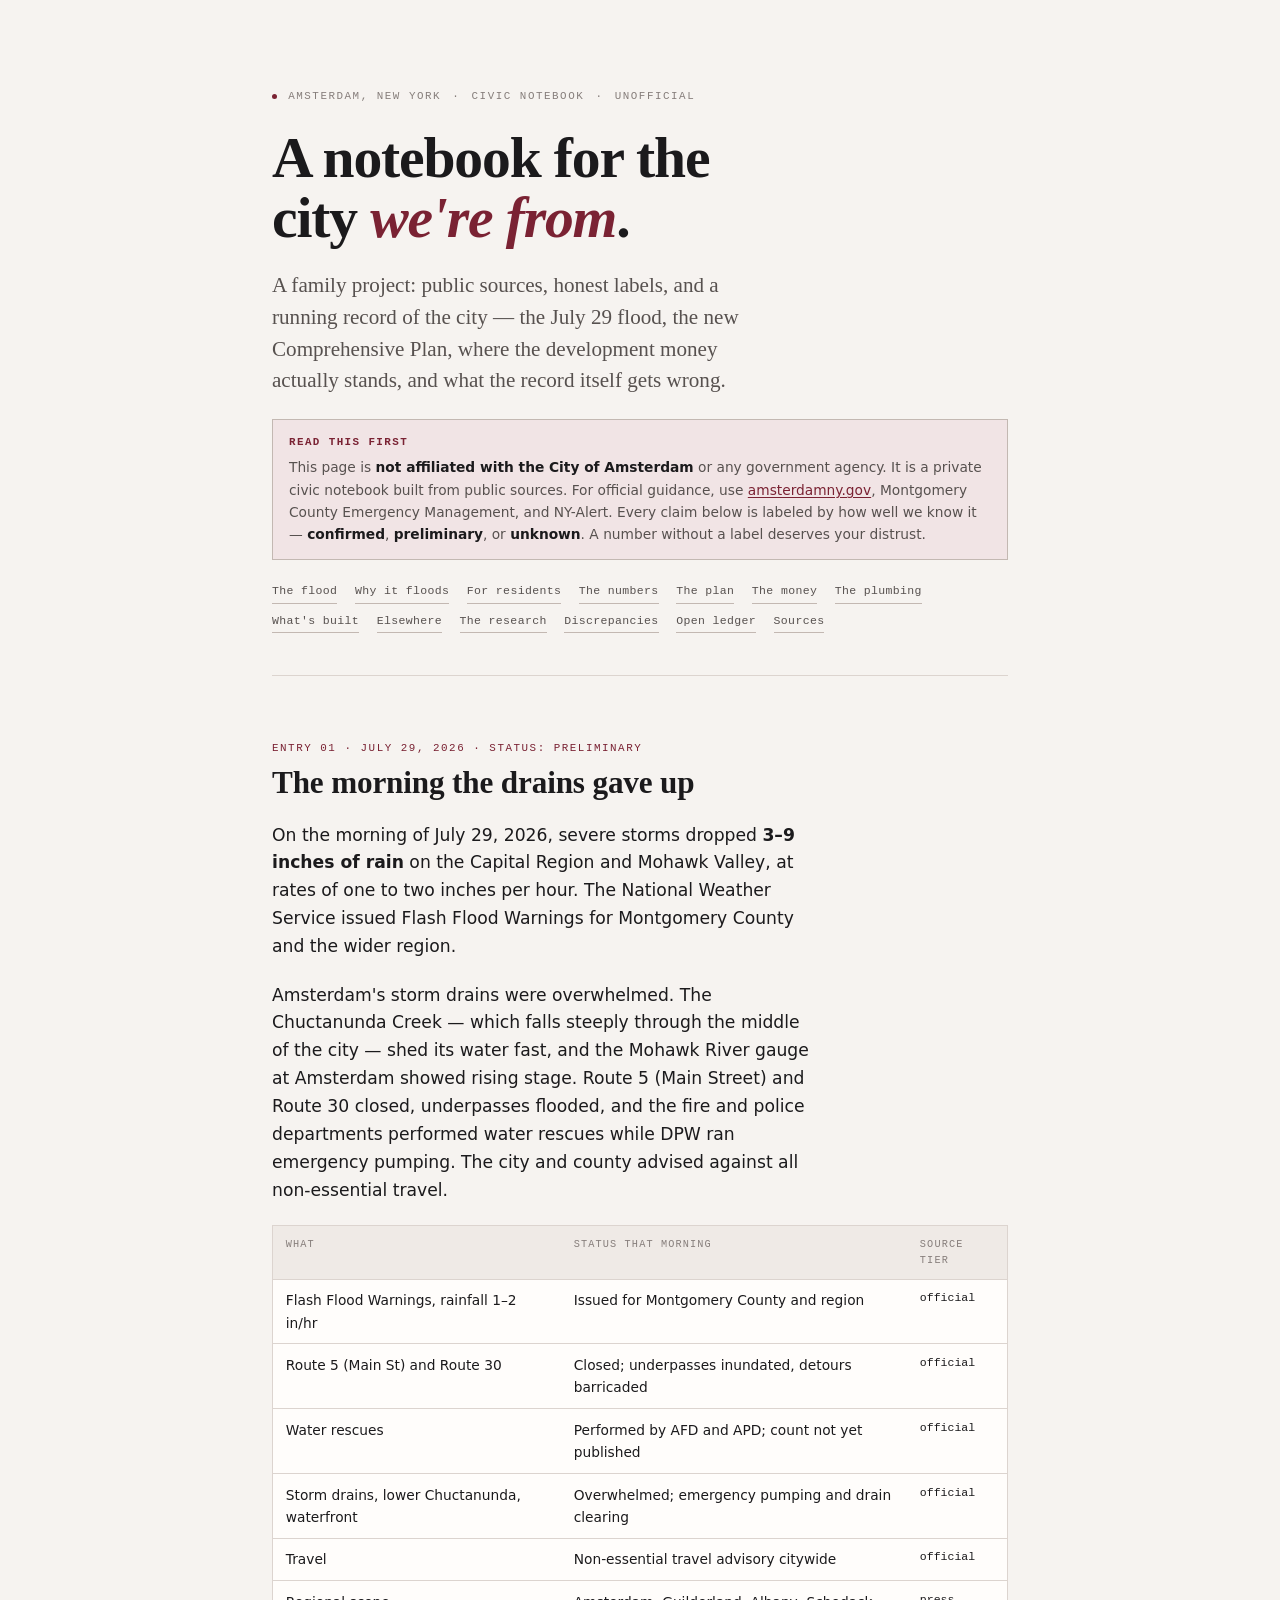
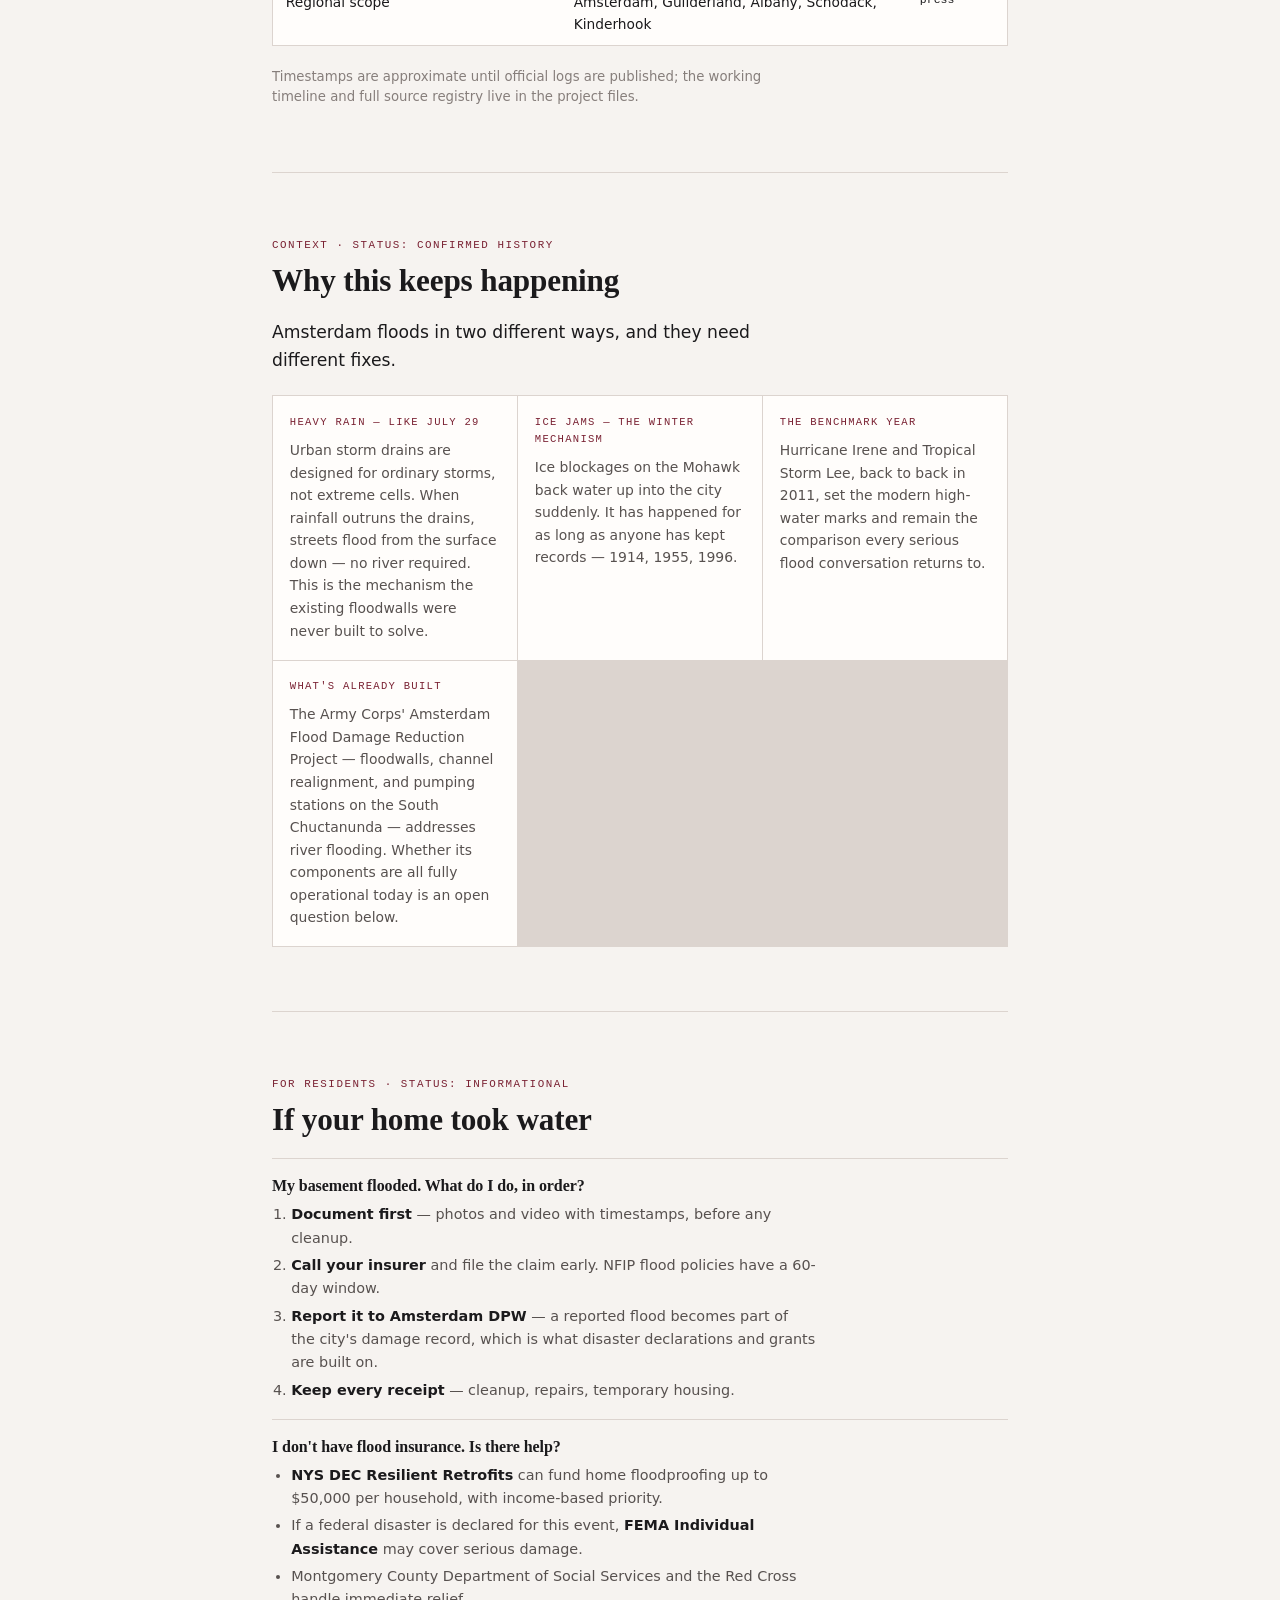
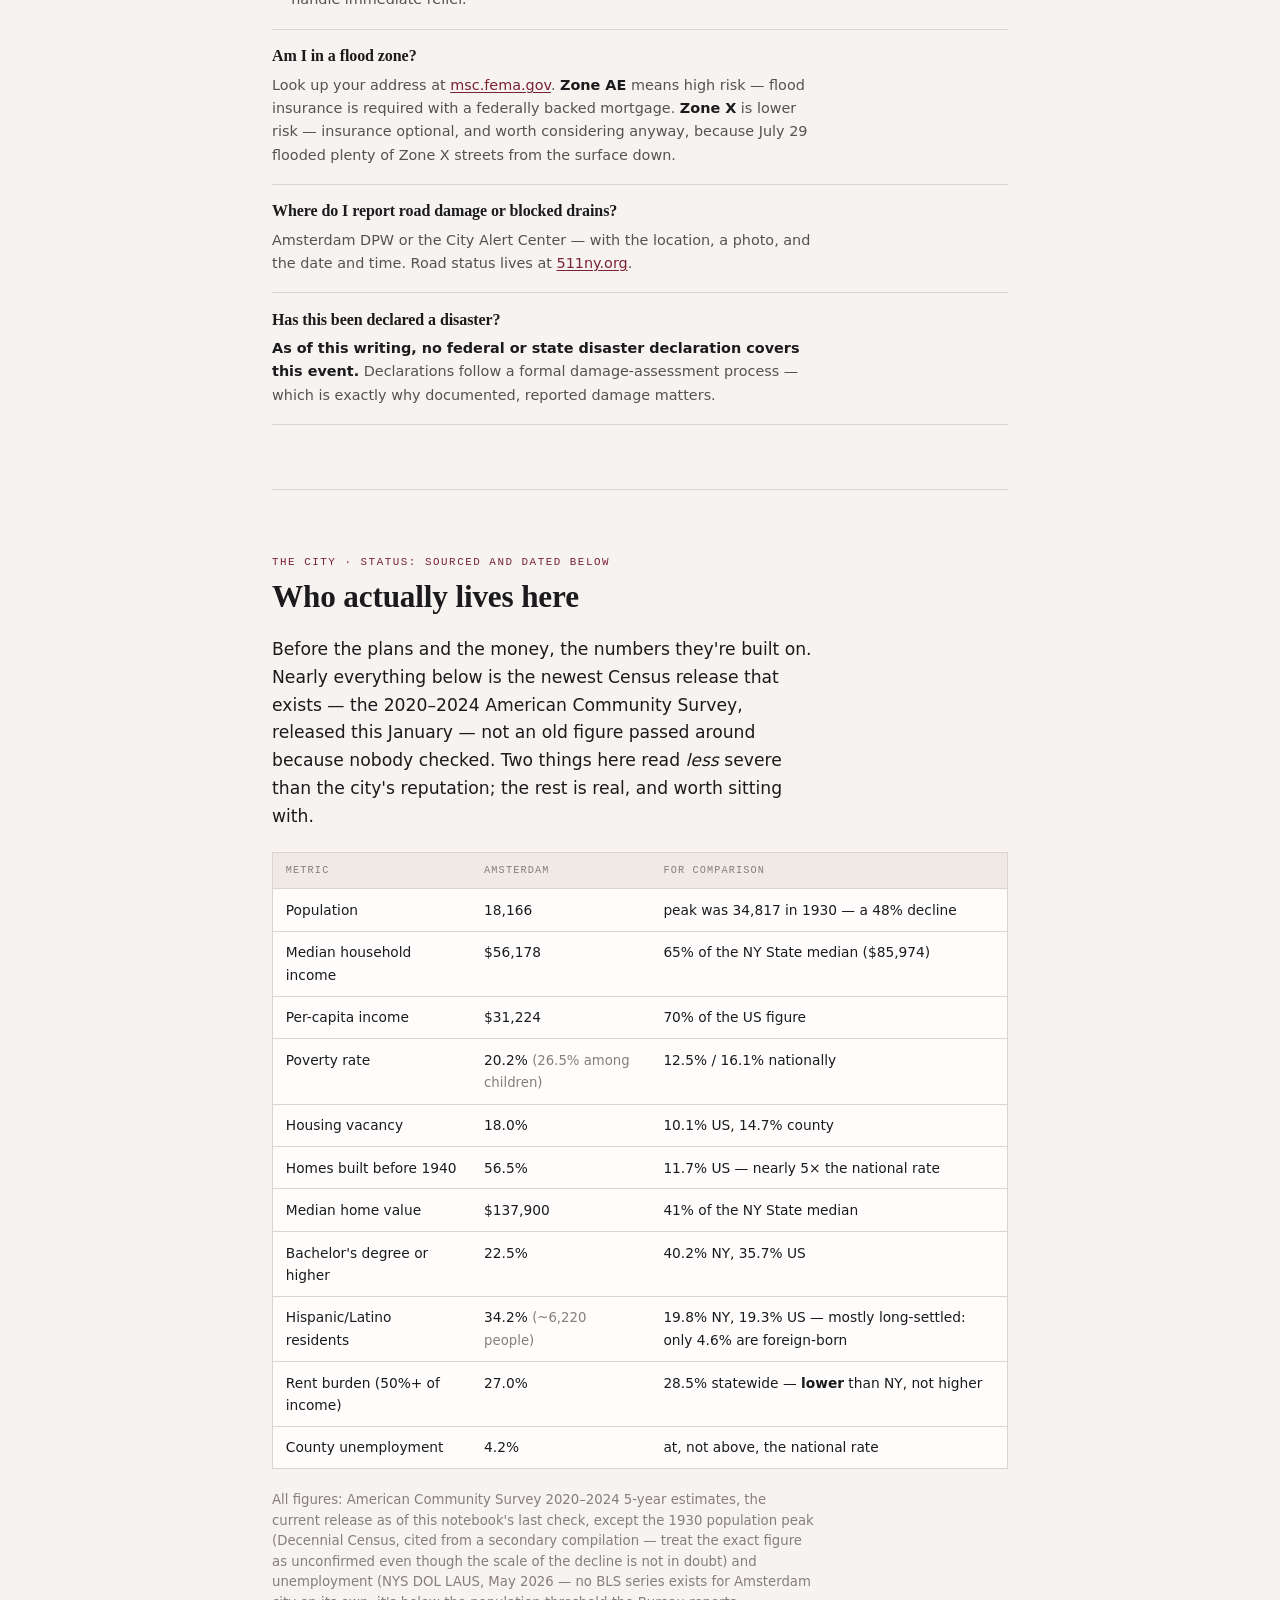
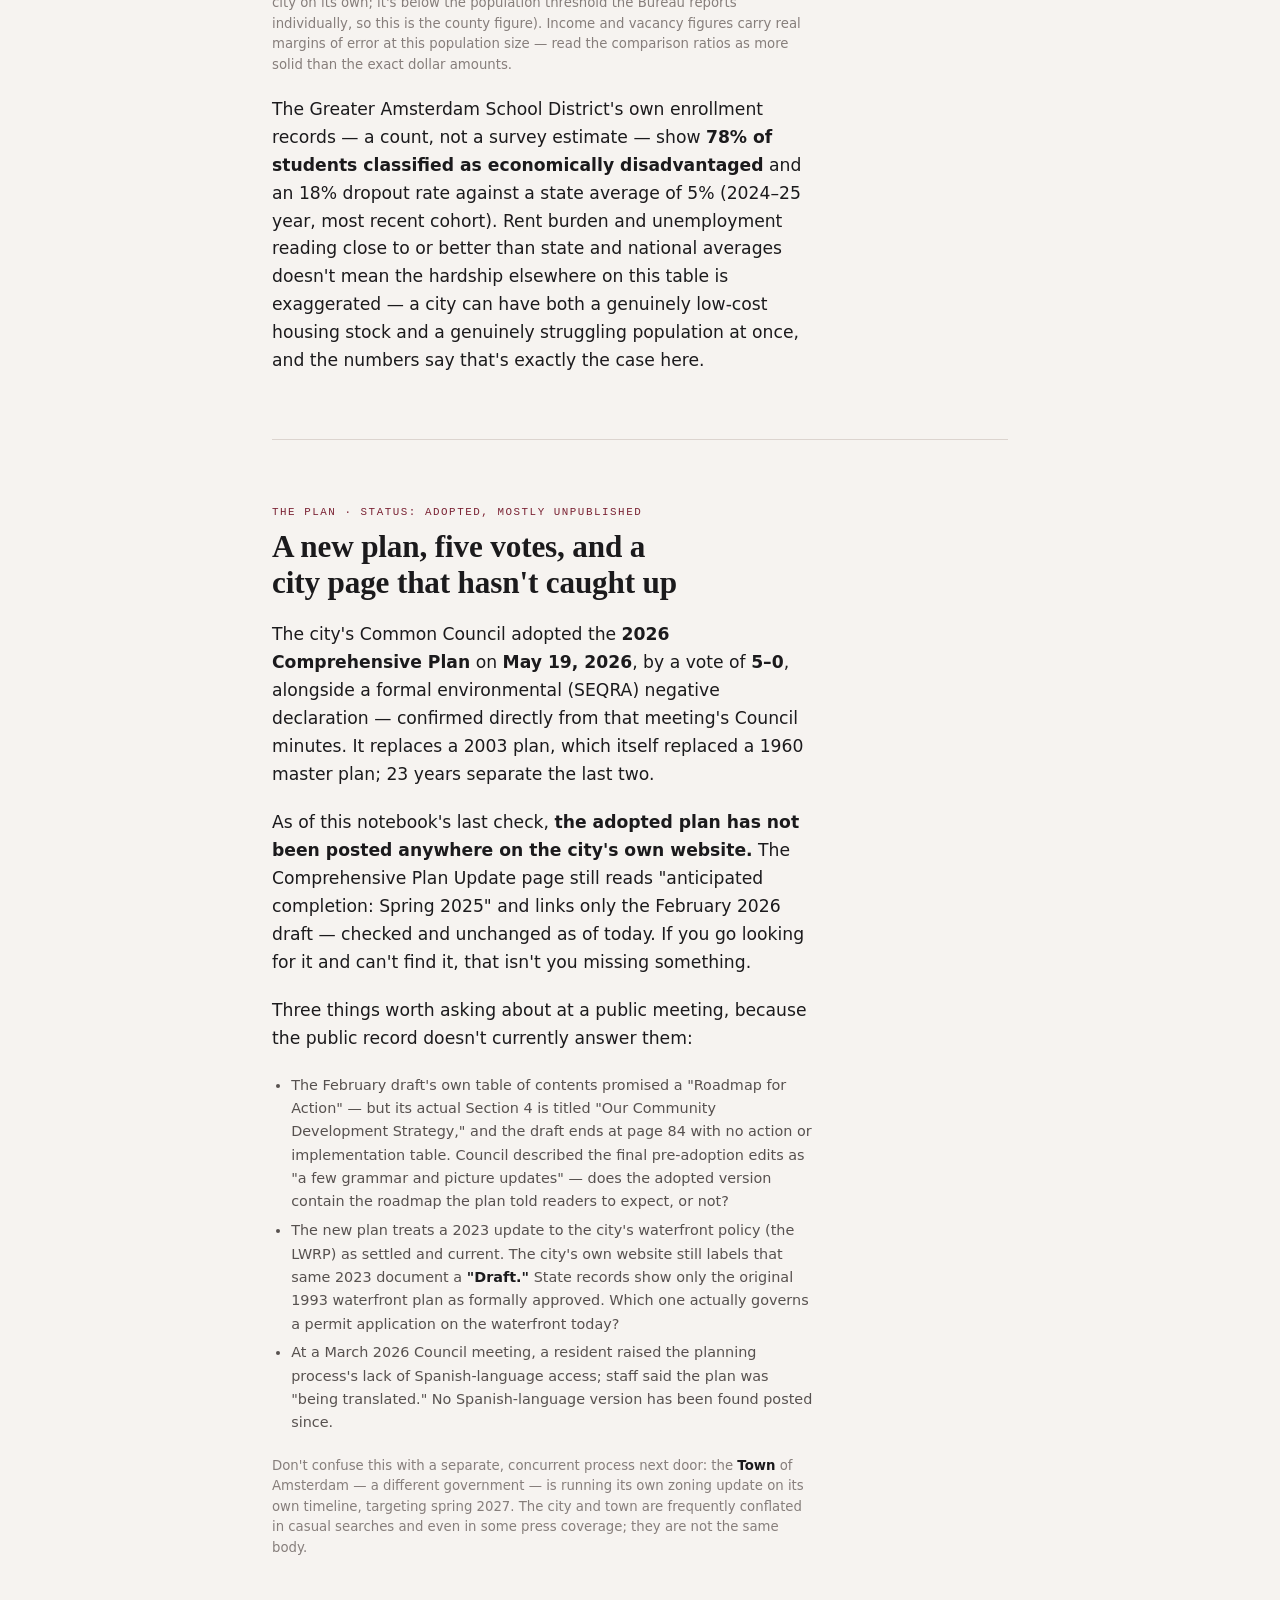
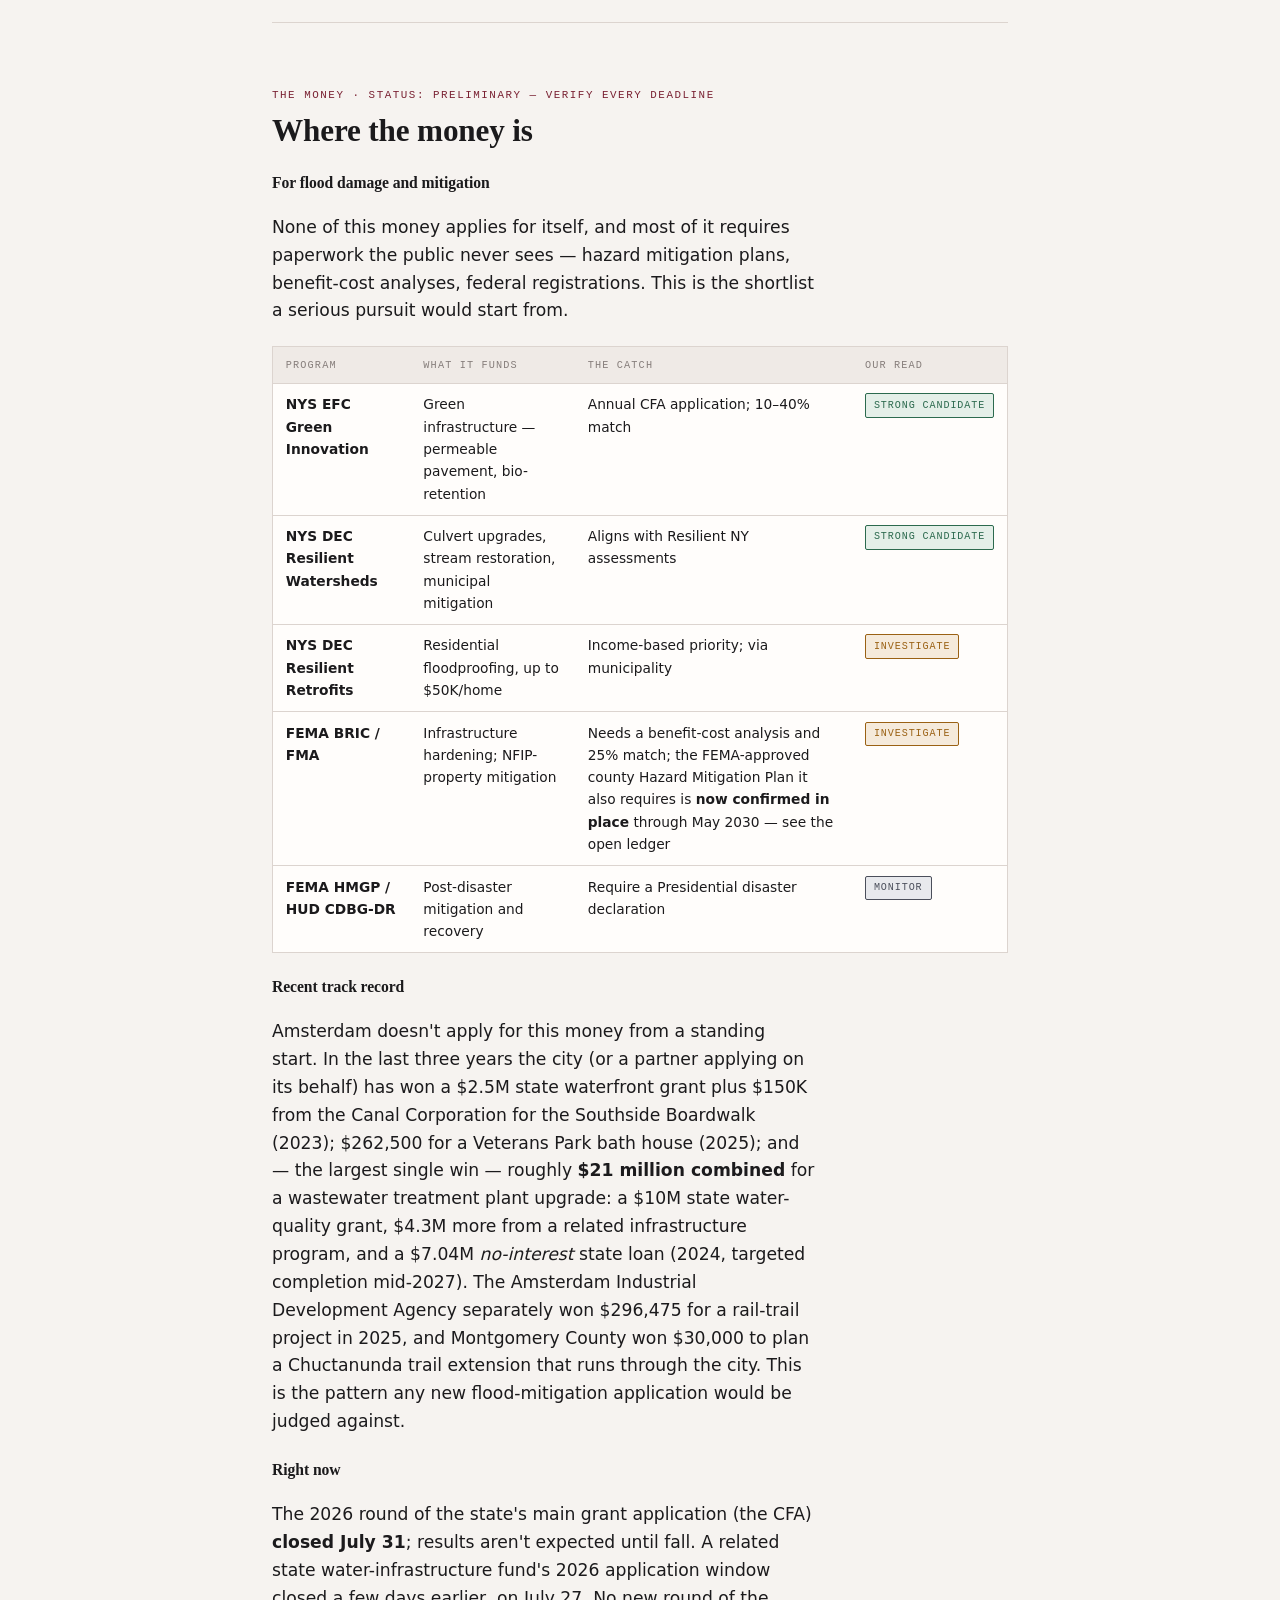
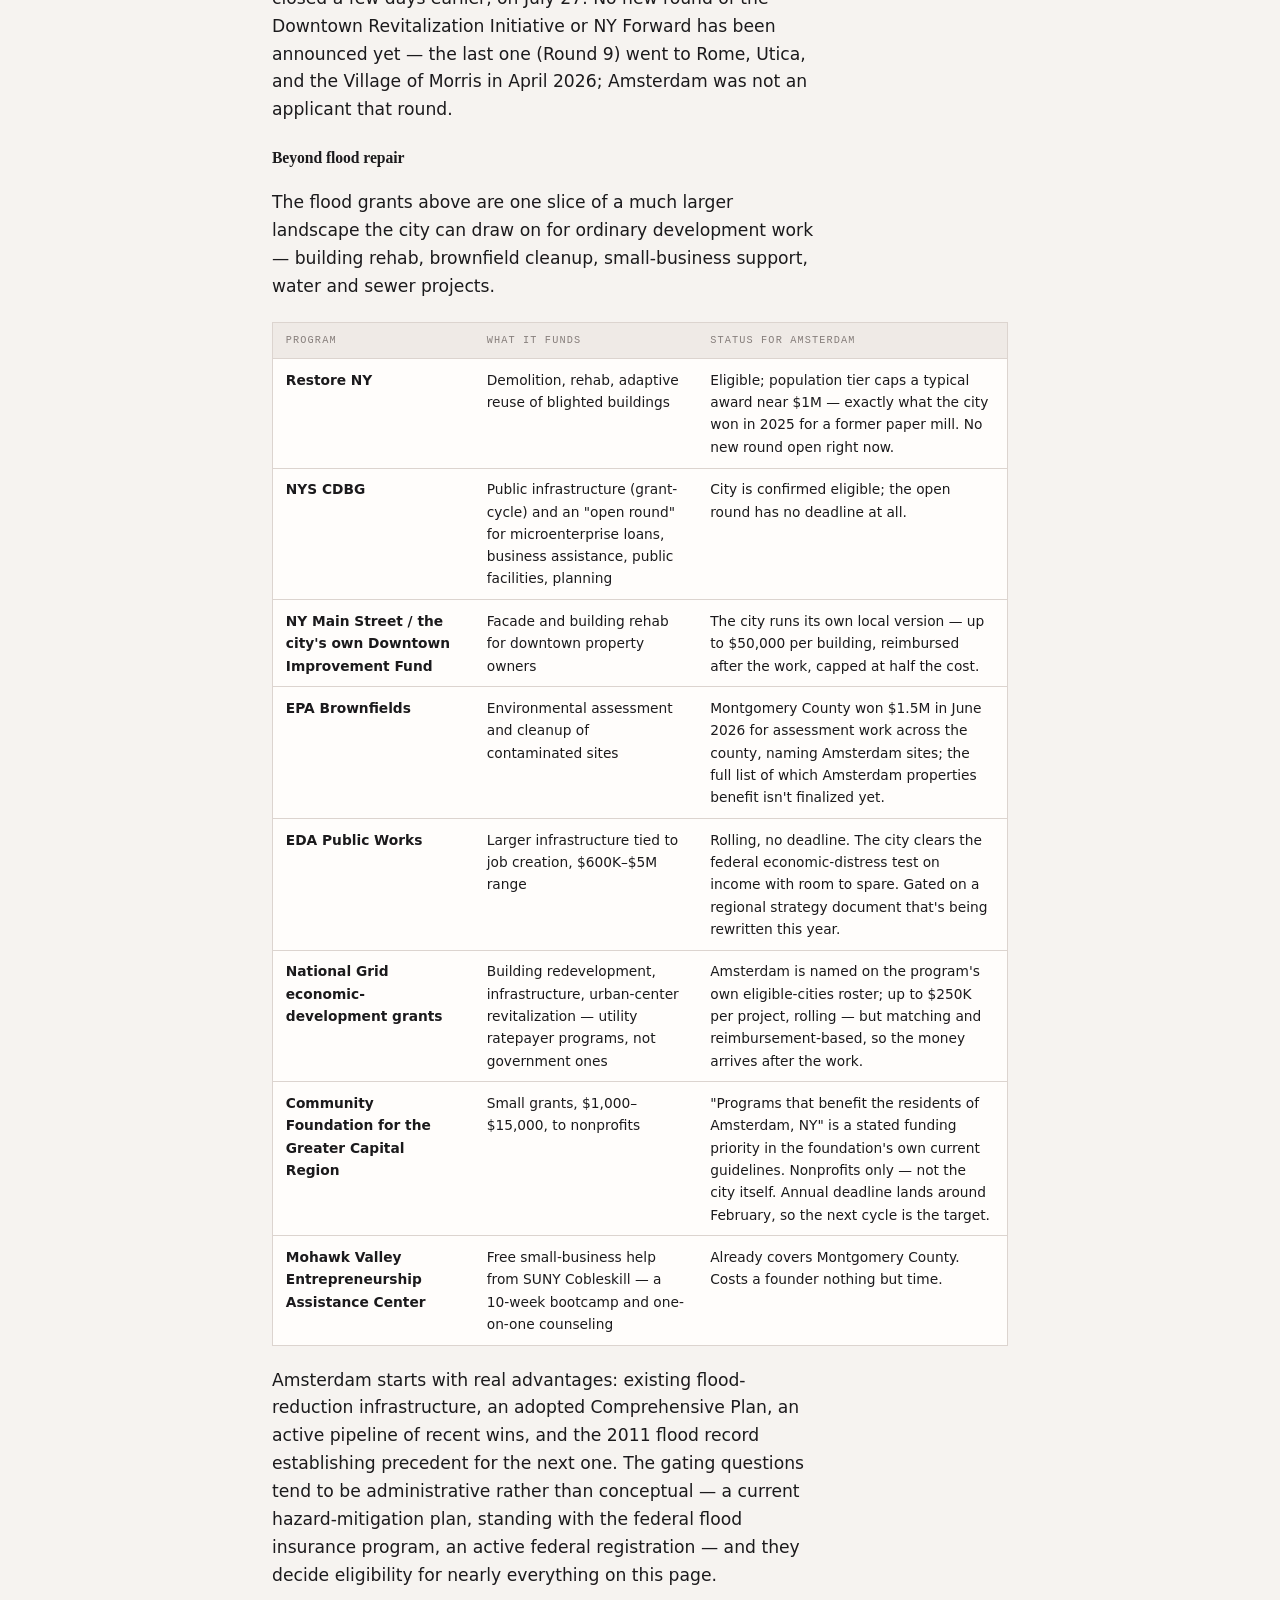
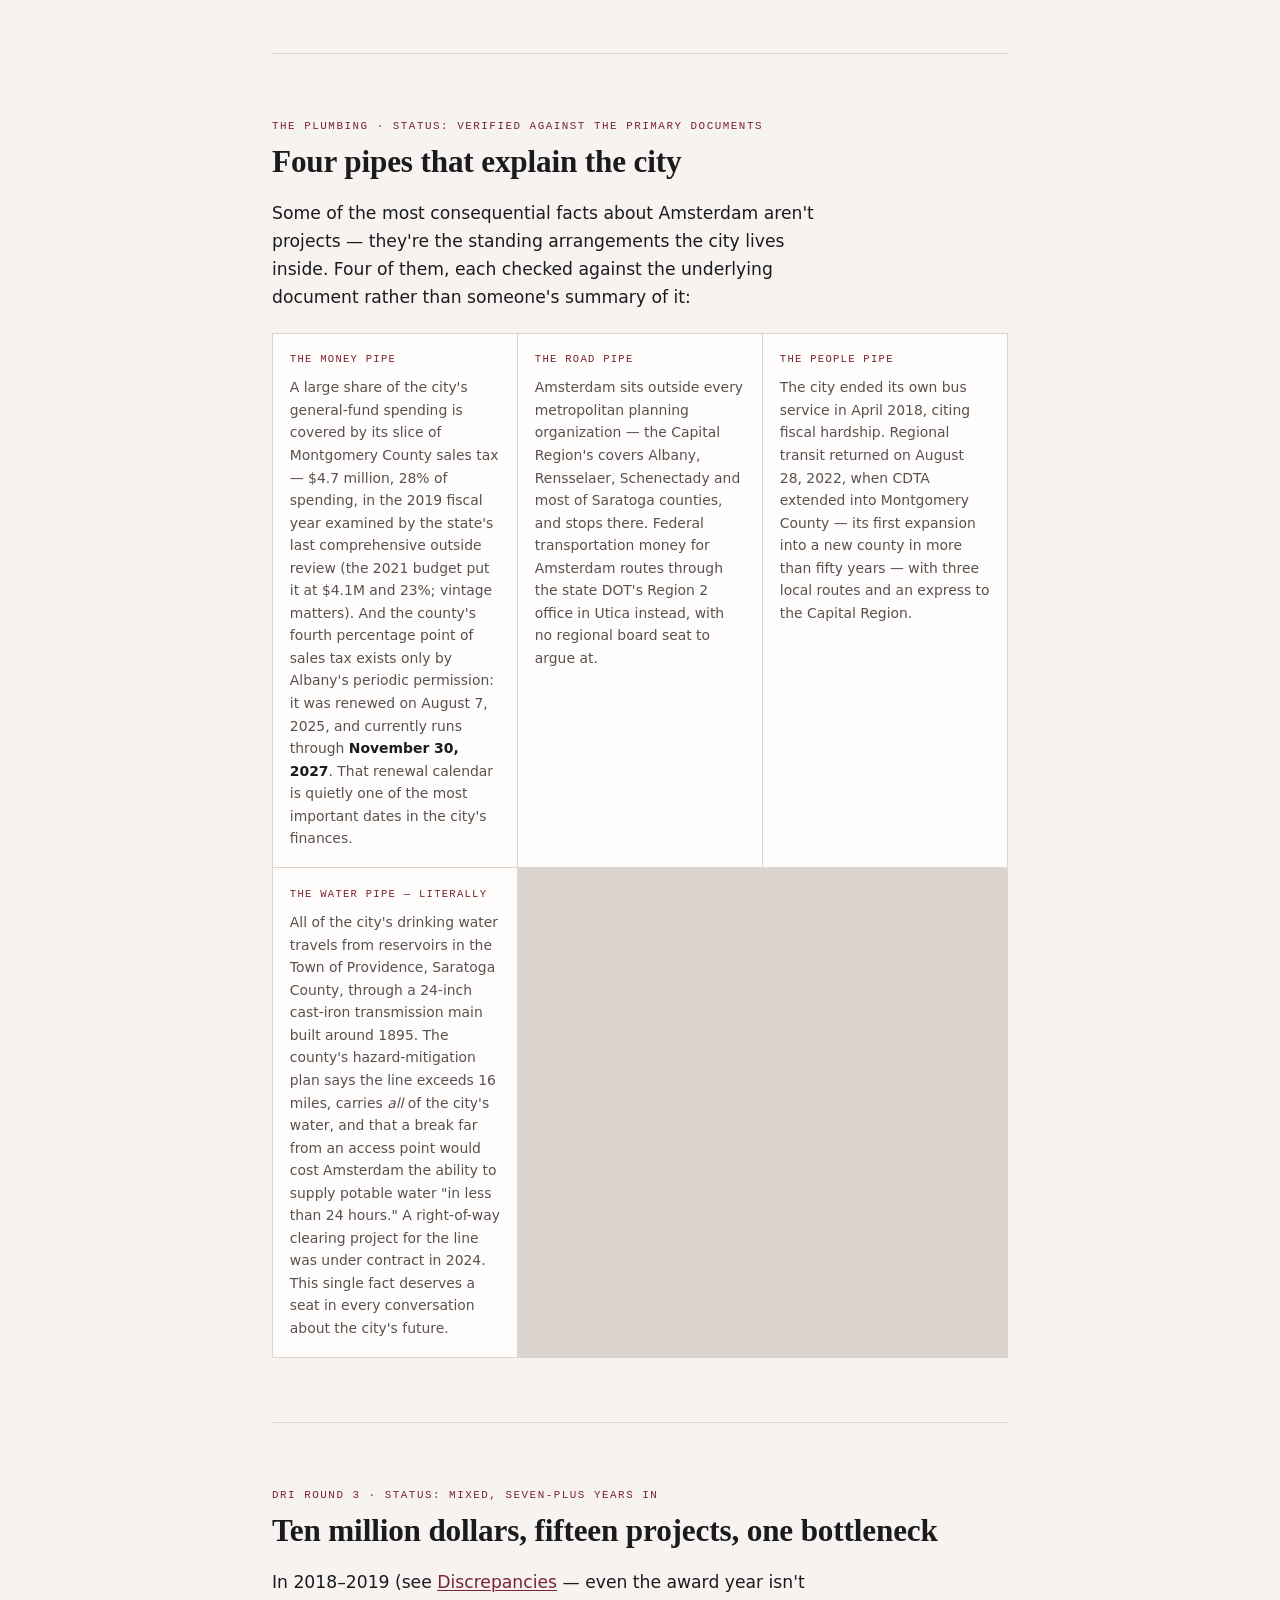
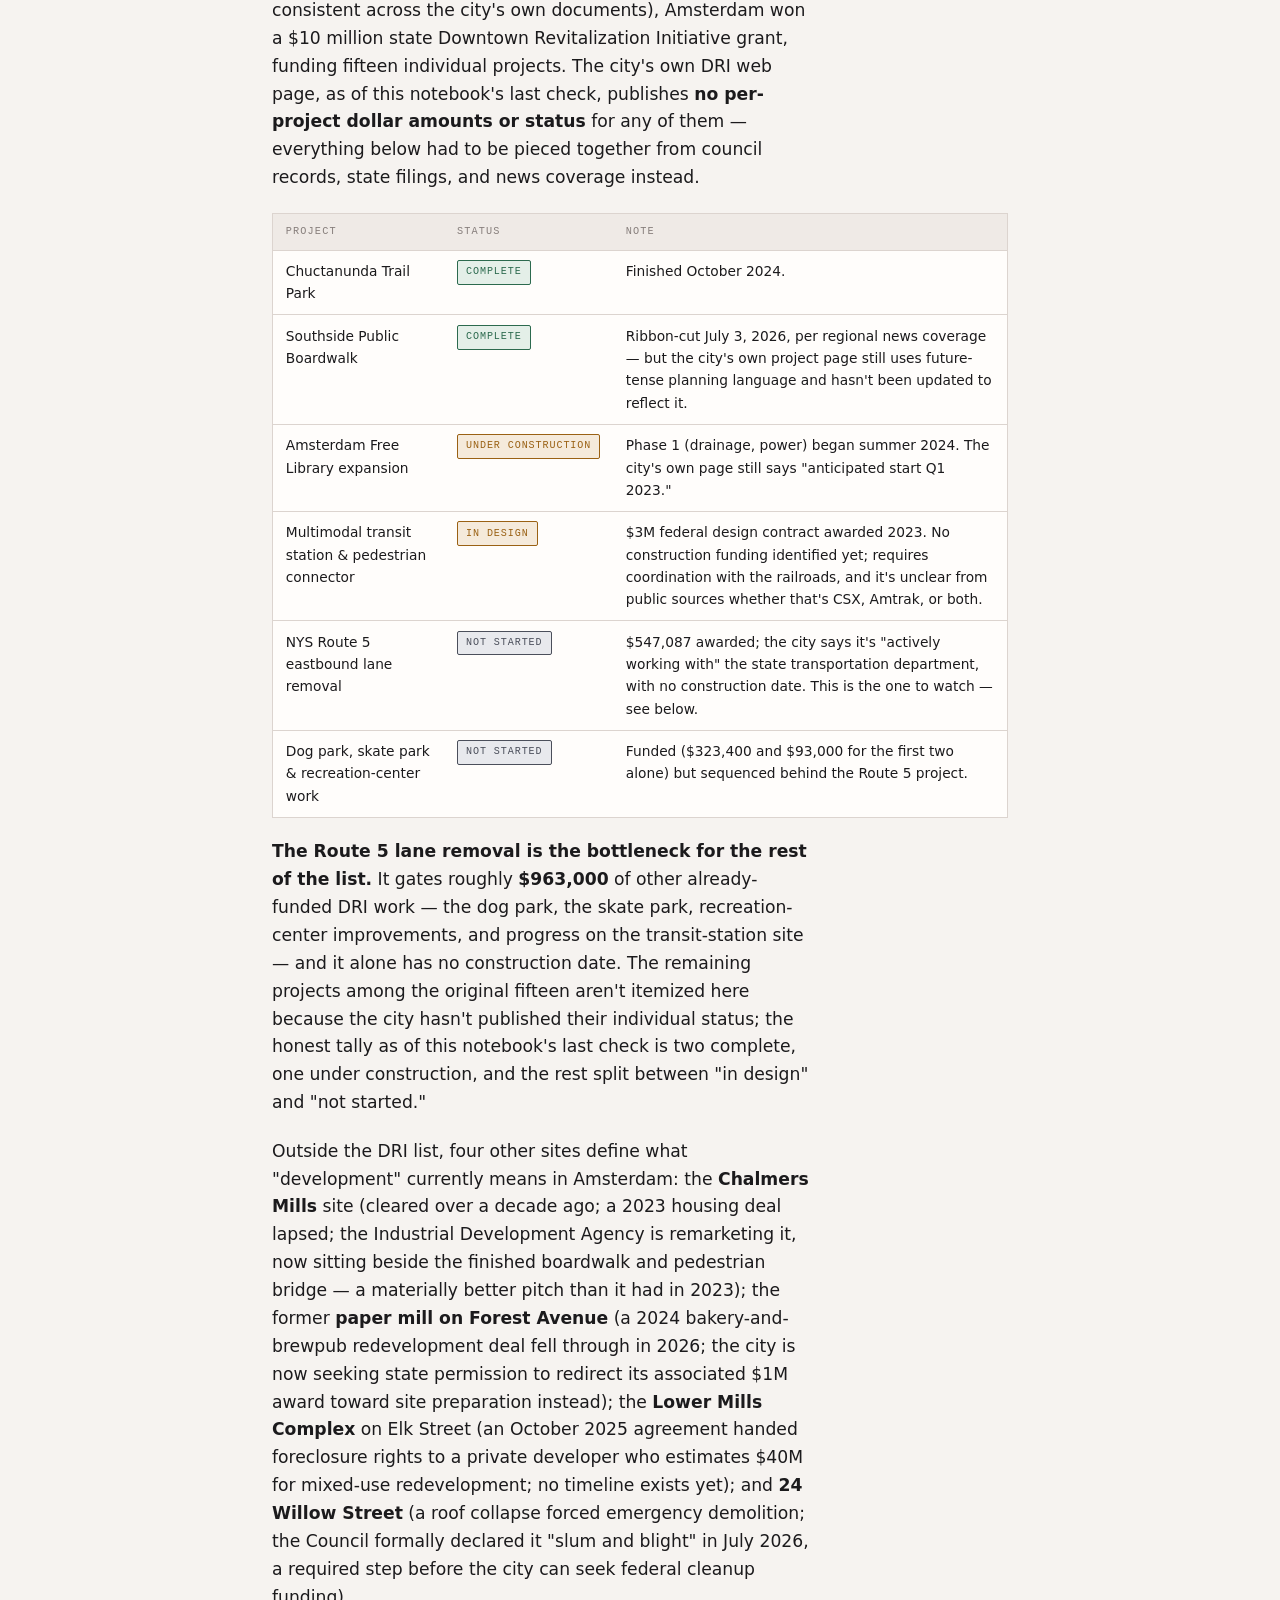
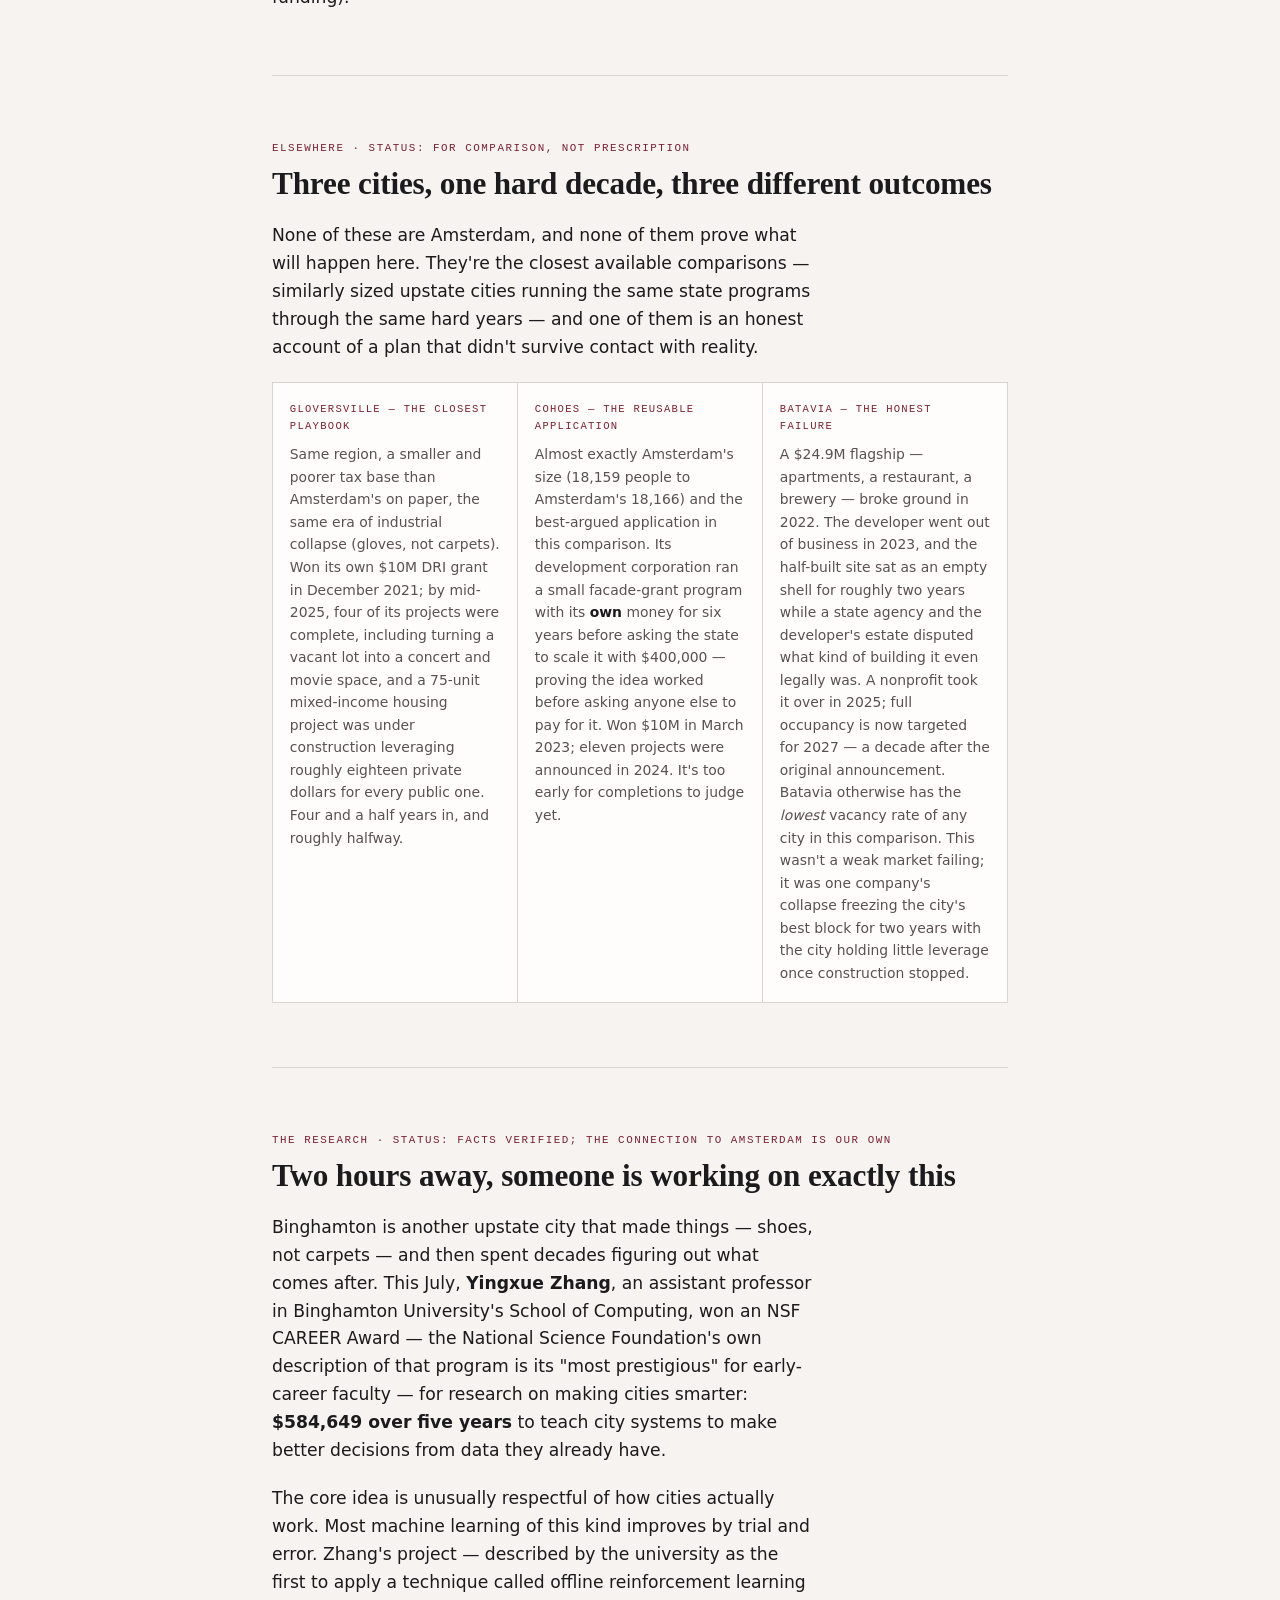
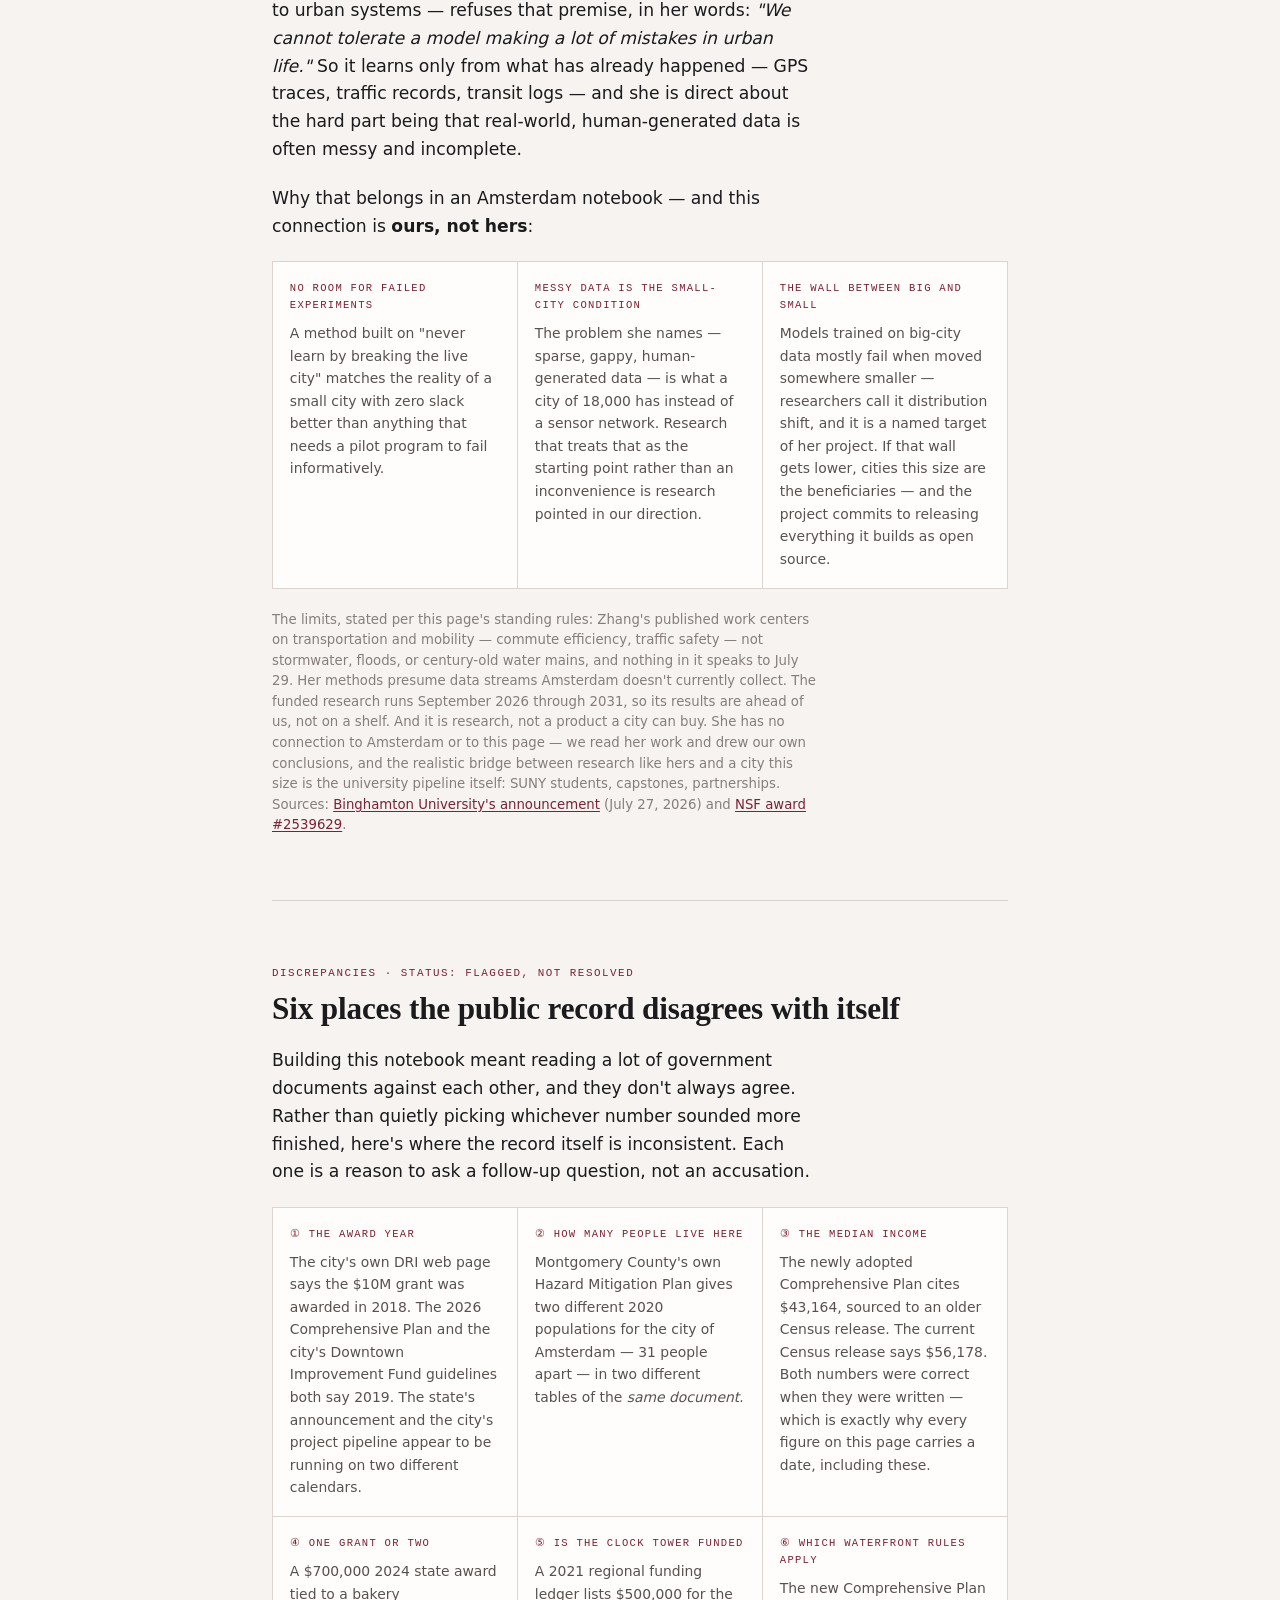
==== commit acbe4f71: "Add research, plumbing, foundations; answer the ledger's first question Every claim in this commit s" ====
--- a/amsterdam/index.html
+++ b/amsterdam/index.html
@@ -152,8 +152,10 @@
       <a href="#numbers">The numbers</a>
       <a href="#plan">The plan</a>
       <a href="#money">The money</a>
+      <a href="#county">The plumbing</a>
       <a href="#projects">What's built</a>
       <a href="#elsewhere">Elsewhere</a>
+      <a href="#research">The research</a>
       <a href="#discrepancies">Discrepancies</a>
       <a href="#open">Open ledger</a>
       <a href="#sources">Sources</a>
@@ -306,7 +308,7 @@
           <tr><td><strong>NYS EFC Green Innovation</strong></td><td>Green infrastructure — permeable pavement, bio-retention</td><td>Annual CFA application; 10–40% match</td><td class="mono"><span class="tag t1">strong candidate</span></td></tr>
           <tr><td><strong>NYS DEC Resilient Watersheds</strong></td><td>Culvert upgrades, stream restoration, municipal mitigation</td><td>Aligns with Resilient NY assessments</td><td class="mono"><span class="tag t1">strong candidate</span></td></tr>
           <tr><td><strong>NYS DEC Resilient Retrofits</strong></td><td>Residential floodproofing, up to $50K/home</td><td>Income-based priority; via municipality</td><td class="mono"><span class="tag t2">investigate</span></td></tr>
-          <tr><td><strong>FEMA BRIC / FMA</strong></td><td>Infrastructure hardening; NFIP-property mitigation</td><td>Needs a FEMA-approved Hazard Mitigation Plan, benefit-cost analysis, 25% match</td><td class="mono"><span class="tag t2">investigate</span></td></tr>
+          <tr><td><strong>FEMA BRIC / FMA</strong></td><td>Infrastructure hardening; NFIP-property mitigation</td><td>Needs a benefit-cost analysis and 25% match; the FEMA-approved county Hazard Mitigation Plan it also requires is <strong>now confirmed in place</strong> through May 2030 — see the open ledger</td><td class="mono"><span class="tag t2">investigate</span></td></tr>
           <tr><td><strong>FEMA HMGP / HUD CDBG-DR</strong></td><td>Post-disaster mitigation and recovery</td><td>Require a Presidential disaster declaration</td><td class="mono"><span class="tag t3">monitor</span></td></tr>
         </tbody>
       </table>
@@ -329,10 +331,39 @@
           <tr><td><strong>NY Main Street / the city's own Downtown Improvement Fund</strong></td><td>Facade and building rehab for downtown property owners</td><td>The city runs its own local version — up to $50,000 per building, reimbursed after the work, capped at half the cost.</td></tr>
           <tr><td><strong>EPA Brownfields</strong></td><td>Environmental assessment and cleanup of contaminated sites</td><td>Montgomery County won $1.5M in June 2026 for assessment work across the county, naming Amsterdam sites; the full list of which Amsterdam properties benefit isn't finalized yet.</td></tr>
           <tr><td><strong>EDA Public Works</strong></td><td>Larger infrastructure tied to job creation, $600K–$5M range</td><td>Rolling, no deadline. The city clears the federal economic-distress test on income with room to spare. Gated on a regional strategy document that's being rewritten this year.</td></tr>
+          <tr><td><strong>National Grid economic-development grants</strong></td><td>Building redevelopment, infrastructure, urban-center revitalization — utility ratepayer programs, not government ones</td><td>Amsterdam is named on the program's own eligible-cities roster; up to $250K per project, rolling — but matching and reimbursement-based, so the money arrives after the work.</td></tr>
+          <tr><td><strong>Community Foundation for the Greater Capital Region</strong></td><td>Small grants, $1,000–$15,000, to nonprofits</td><td>"Programs that benefit the residents of Amsterdam, NY" is a stated funding priority in the foundation's own current guidelines. Nonprofits only — not the city itself. Annual deadline lands around February, so the next cycle is the target.</td></tr>
+          <tr><td><strong>Mohawk Valley Entrepreneurship Assistance Center</strong></td><td>Free small-business help from SUNY Cobleskill — a 10-week bootcamp and one-on-one counseling</td><td>Already covers Montgomery County. Costs a founder nothing but time.</td></tr>
         </tbody>
       </table>
     </div>
     <p>Amsterdam starts with real advantages: existing flood-reduction infrastructure, an adopted Comprehensive Plan, an active pipeline of recent wins, and the 2011 flood record establishing precedent for the next one. The gating questions tend to be administrative rather than conceptual — a current hazard-mitigation plan, standing with the federal flood insurance program, an active federal registration — and they decide eligibility for nearly everything on this page.</p>
+  </section>
+
+  <section id="county">
+    <div class="sec-head">
+      <span class="num">The plumbing · status: verified against the primary documents</span>
+      <h2>Four pipes that explain the city</h2>
+    </div>
+    <p>Some of the most consequential facts about Amsterdam aren't projects — they're the standing arrangements the city lives inside. Four of them, each checked against the underlying document rather than someone's summary of it:</p>
+    <div class="split">
+      <div>
+        <h4>The money pipe</h4>
+        <p>A large share of the city's general-fund spending is covered by its slice of Montgomery County sales tax — $4.7 million, 28% of spending, in the 2019 fiscal year examined by the state's last comprehensive outside review (the 2021 budget put it at $4.1M and 23%; vintage matters). And the county's fourth percentage point of sales tax exists only by Albany's periodic permission: it was renewed on August 7, 2025, and currently runs through <strong>November 30, 2027</strong>. That renewal calendar is quietly one of the most important dates in the city's finances.</p>
+      </div>
+      <div>
+        <h4>The road pipe</h4>
+        <p>Amsterdam sits outside every metropolitan planning organization — the Capital Region's covers Albany, Rensselaer, Schenectady and most of Saratoga counties, and stops there. Federal transportation money for Amsterdam routes through the state DOT's Region 2 office in Utica instead, with no regional board seat to argue at.</p>
+      </div>
+      <div>
+        <h4>The people pipe</h4>
+        <p>The city ended its own bus service in April 2018, citing fiscal hardship. Regional transit returned on August 28, 2022, when CDTA extended into Montgomery County — its first expansion into a new county in more than fifty years — with three local routes and an express to the Capital Region.</p>
+      </div>
+      <div>
+        <h4>The water pipe — literally</h4>
+        <p>All of the city's drinking water travels from reservoirs in the Town of Providence, Saratoga County, through a 24-inch cast-iron transmission main built around 1895. The county's hazard-mitigation plan says the line exceeds 16 miles, carries <em>all</em> of the city's water, and that a break far from an access point would cost Amsterdam the ability to supply potable water "in less than 24 hours." A right-of-way clearing project for the line was under contract in 2024. This single fact deserves a seat in every conversation about the city's future.</p>
+      </div>
+    </div>
   </section>
 
   <section id="projects">
@@ -380,6 +411,31 @@
     </div>
   </section>
 
+  <section id="research">
+    <div class="sec-head">
+      <span class="num">The research · status: facts verified; the connection to Amsterdam is our own</span>
+      <h2>Two hours away, someone is working on exactly this</h2>
+    </div>
+    <p>Binghamton is another upstate city that made things — shoes, not carpets — and then spent decades figuring out what comes after. This July, <strong>Yingxue Zhang</strong>, an assistant professor in Binghamton University's School of Computing, won an NSF CAREER Award — the National Science Foundation's own description of that program is its "most prestigious" for early-career faculty — for research on making cities smarter: <strong>$584,649 over five years</strong> to teach city systems to make better decisions from data they already have.</p>
+    <p>The core idea is unusually respectful of how cities actually work. Most machine learning of this kind improves by trial and error. Zhang's project — described by the university as the first to apply a technique called offline reinforcement learning to urban systems — refuses that premise, in her words: <em>"We cannot tolerate a model making a lot of mistakes in urban life."</em> So it learns only from what has already happened — GPS traces, traffic records, transit logs — and she is direct about the hard part being that real-world, human-generated data is often messy and incomplete.</p>
+    <p>Why that belongs in an Amsterdam notebook — and this connection is <strong>ours, not hers</strong>:</p>
+    <div class="split">
+      <div>
+        <h4>No room for failed experiments</h4>
+        <p>A method built on "never learn by breaking the live city" matches the reality of a small city with zero slack better than anything that needs a pilot program to fail informatively.</p>
+      </div>
+      <div>
+        <h4>Messy data is the small-city condition</h4>
+        <p>The problem she names — sparse, gappy, human-generated data — is what a city of 18,000 has instead of a sensor network. Research that treats that as the starting point rather than an inconvenience is research pointed in our direction.</p>
+      </div>
+      <div>
+        <h4>The wall between big and small</h4>
+        <p>Models trained on big-city data mostly fail when moved somewhere smaller — researchers call it distribution shift, and it is a named target of her project. If that wall gets lower, cities this size are the beneficiaries — and the project commits to releasing everything it builds as open source.</p>
+      </div>
+    </div>
+    <p class="fine">The limits, stated per this page's standing rules: Zhang's published work centers on transportation and mobility — commute efficiency, traffic safety — not stormwater, floods, or century-old water mains, and nothing in it speaks to July 29. Her methods presume data streams Amsterdam doesn't currently collect. The funded research runs September 2026 through 2031, so its results are ahead of us, not on a shelf. And it is research, not a product a city can buy. She has no connection to Amsterdam or to this page — we read her work and drew our own conclusions, and the realistic bridge between research like hers and a city this size is the university pipeline itself: SUNY students, capstones, partnerships. Sources: <a href="https://www.binghamton.edu/news/story/6383/school-of-computing-professor-wins-nsf-career-award-for-smart-cities-research">Binghamton University's announcement</a> (July 27, 2026) and <a href="https://www.nsf.gov/awardsearch/showAward?AWD_ID=2539629">NSF award #2539629</a>.</p>
+  </section>
+
   <section id="discrepancies">
     <div class="sec-head">
       <span class="num">Discrepancies · status: flagged, not resolved</span>
@@ -411,6 +467,10 @@
         <h4>⑥ Which waterfront rules apply</h4>
         <p>The new Comprehensive Plan treats a 2023 update to the city's waterfront policy as settled and current. The city's own website still labels that same document a "Draft." State records show only the original 1993 plan as formally approved. Someone applying for a waterfront permit today deserves a straight answer about which one actually governs.</p>
       </div>
+      <div>
+        <h4>⑦ How long is the water line</h4>
+        <p>The city's own water-quality page says the raw water travels 15 miles of pipe. The county's hazard-mitigation plan says the transmission main exceeds 16. One mile of disagreement about the single pipe everything depends on.</p>
+      </div>
     </div>
   </section>
 
@@ -420,9 +480,14 @@
       <h2>What we don't know yet</h2>
     </div>
     <p>Every cost of July 29 is <strong>UNKNOWN</strong> on this page until an official number exists — road repair, DPW and responder overtime, flooded basements, damaged vehicles, business interruption. We keep the ledger with empty columns rather than guesses, because a guessed number repeated twice becomes a fact.</p>
-    <p>The questions we're tracking, in rough order of consequence:</p>
+    <div class="split">
+      <div>
+        <h4>✓ Answered since first publication</h4>
+        <p><strong>"Does the city hold a current FEMA-approved Hazard Mitigation Plan?" — Yes.</strong> The Montgomery County 2025 multi-jurisdiction plan was FEMA-approved on May 22, 2025 and runs through May 21, 2030, and the City of Amsterdam is individually approved under it (adopted June 19, 2025; FEMA jurisdiction approval June 20, 2025). Checked against FEMA's own plan-status records, August 8, 2026. The biggest administrative gate on federal mitigation money is, as of this writing, open. This question appeared in this ledger as unknown when the page first published; per the standing rules, the answer arrives with a source and a date, and the record of having asked stays visible.</p>
+      </div>
+    </div>
+    <p>The questions we're still tracking, in rough order of consequence:</p>
     <ul class="qlist">
-      <li>Does the city hold a <strong>current FEMA-approved Hazard Mitigation Plan</strong>? (It gates the biggest federal money.)</li>
       <li>Is the city in good standing with NFIP, with an active federal SAM registration?</li>
       <li>What were the peak gauge readings, and did the USACE pumping stations run at capacity?</li>
       <li>How many water rescues, flooded homes, and damaged vehicles — the count that decides whether a disaster declaration is even requested?</li>
@@ -444,6 +509,7 @@
         <p>Primary government records: City of Amsterdam Common Council minutes and resolutions (including the May 19, 2026 adoption vote, read directly), the adopted and draft Comprehensive Plan text, the city's own project and DRI web pages checked against their current live state, and state award booklets and Consolidated Funding Application databases (Empire State Development, NYS DEC, NYS EFC, NYS DOS, NYS HCR).</p>
         <p>Demographic and economic data: U.S. Census Bureau American Community Survey 2020–2024 5-year estimates; NYS Department of Labor Local Area Unemployment Statistics; Greater Amsterdam School District enrollment records.</p>
         <p>Comparable cities: each city's own Downtown Revitalization Initiative or NY Forward award announcement, plus local news coverage (the Leader-Herald, the Batavian, the Buffalo News, the Daily Gazette) for post-award outcomes the state's own pages don't track.</p>
+        <p>August 8, 2026 verification pass, for the plumbing, foundations, and research sections: FEMA's OpenFEMA hazard-mitigation-plan status dataset and the Montgomery County Multi-Jurisdiction Hazard Mitigation Plan (Volume II city annex, November 2024); the NYS Financial Restructuring Board's City of Amsterdam Comprehensive Review (November 2021); NYS Senate legislation records (S6901 of 2023; S7013 of 2025, Chapter 302); CDTA's own service announcements; the Capital Region Transportation Council's stated planning area and NYSDOT regional-office listings; National Grid's economic-development program documents; the Community Foundation for the Greater Capital Region's 2026 grant guidelines; and Binghamton University and NSF award records for the research section. One claim failed this pass and was removed rather than published: an assertion that a regional small-business center offers bilingual services, which its state listing does not support.</p>
         <p>Before publication, the claims most load-bearing to this page — the adoption vote, several funding deadlines, and several project statuses — were independently rechecked against primary sources rather than taken on the strength of the underlying research alone. Where a city web page itself turned out to be stale, that's noted in the text above rather than quietly corrected out from under it.</p>
       </div>
     </details>
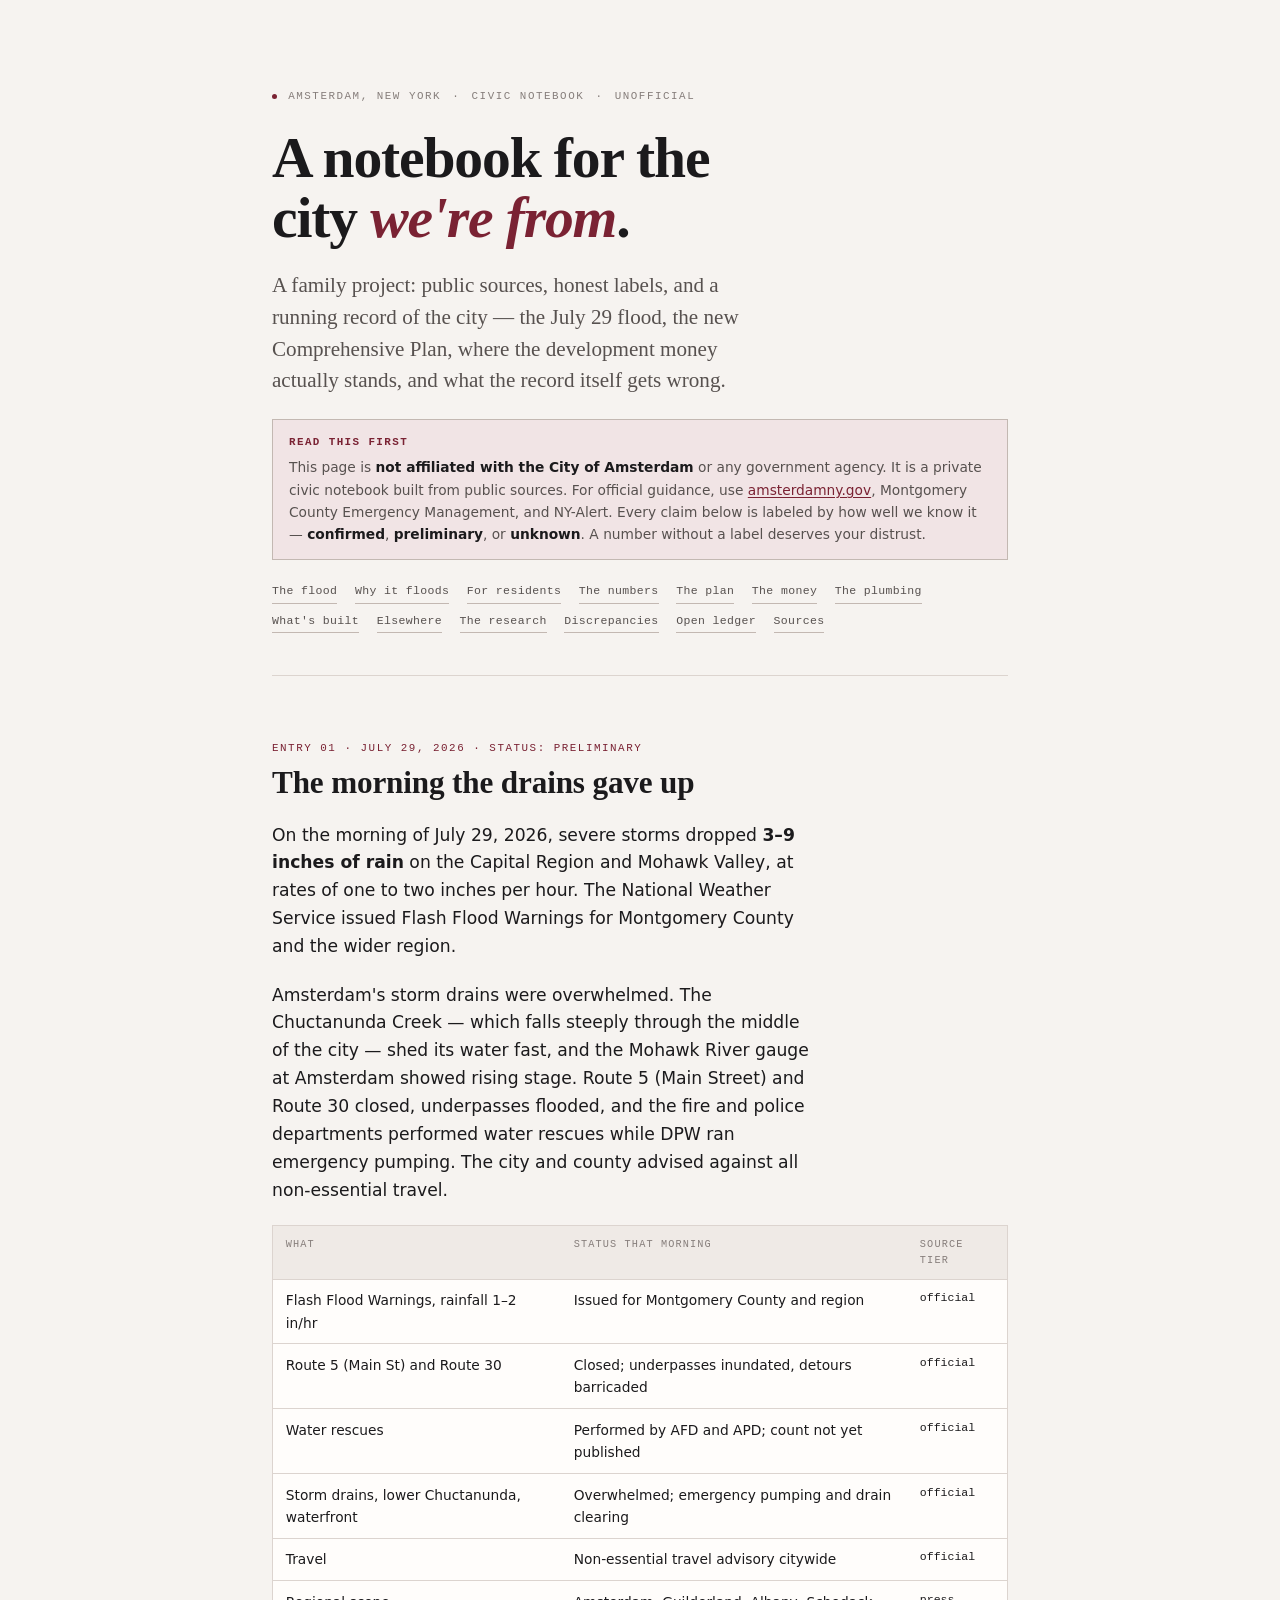
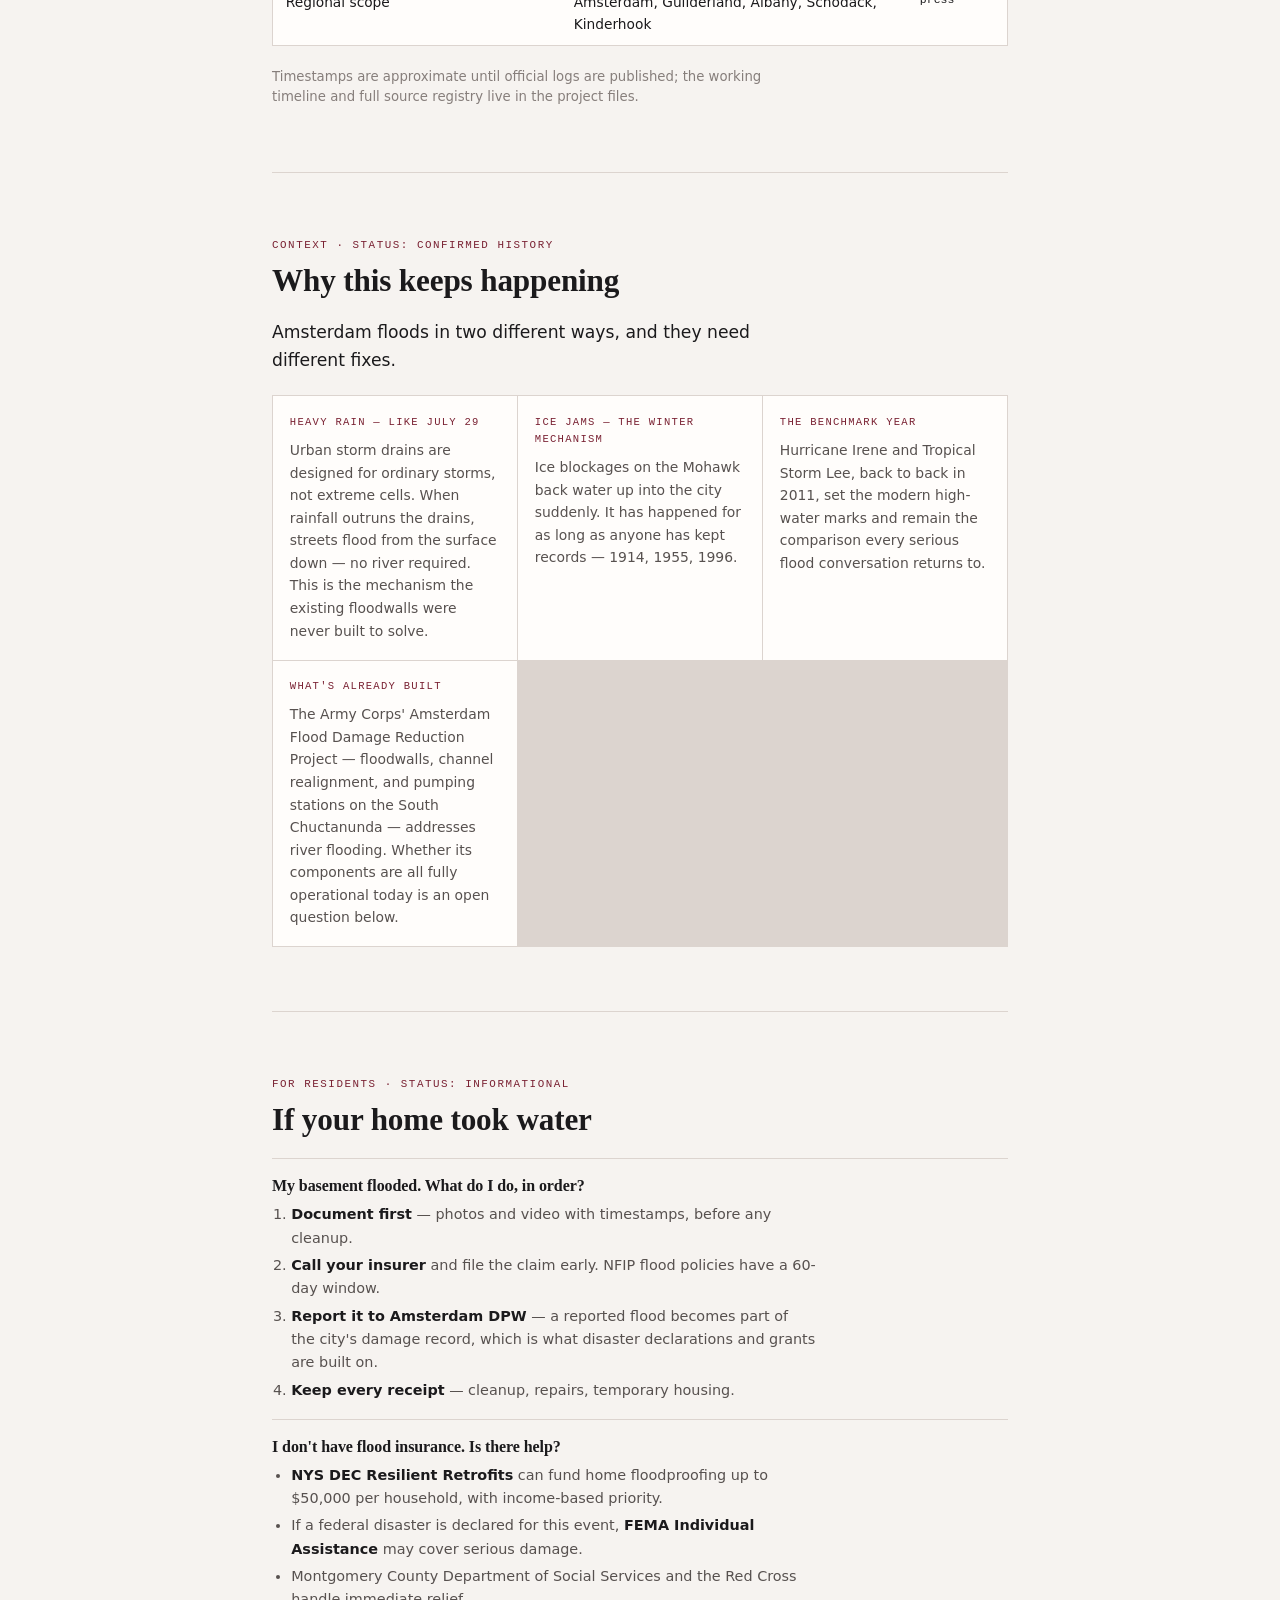
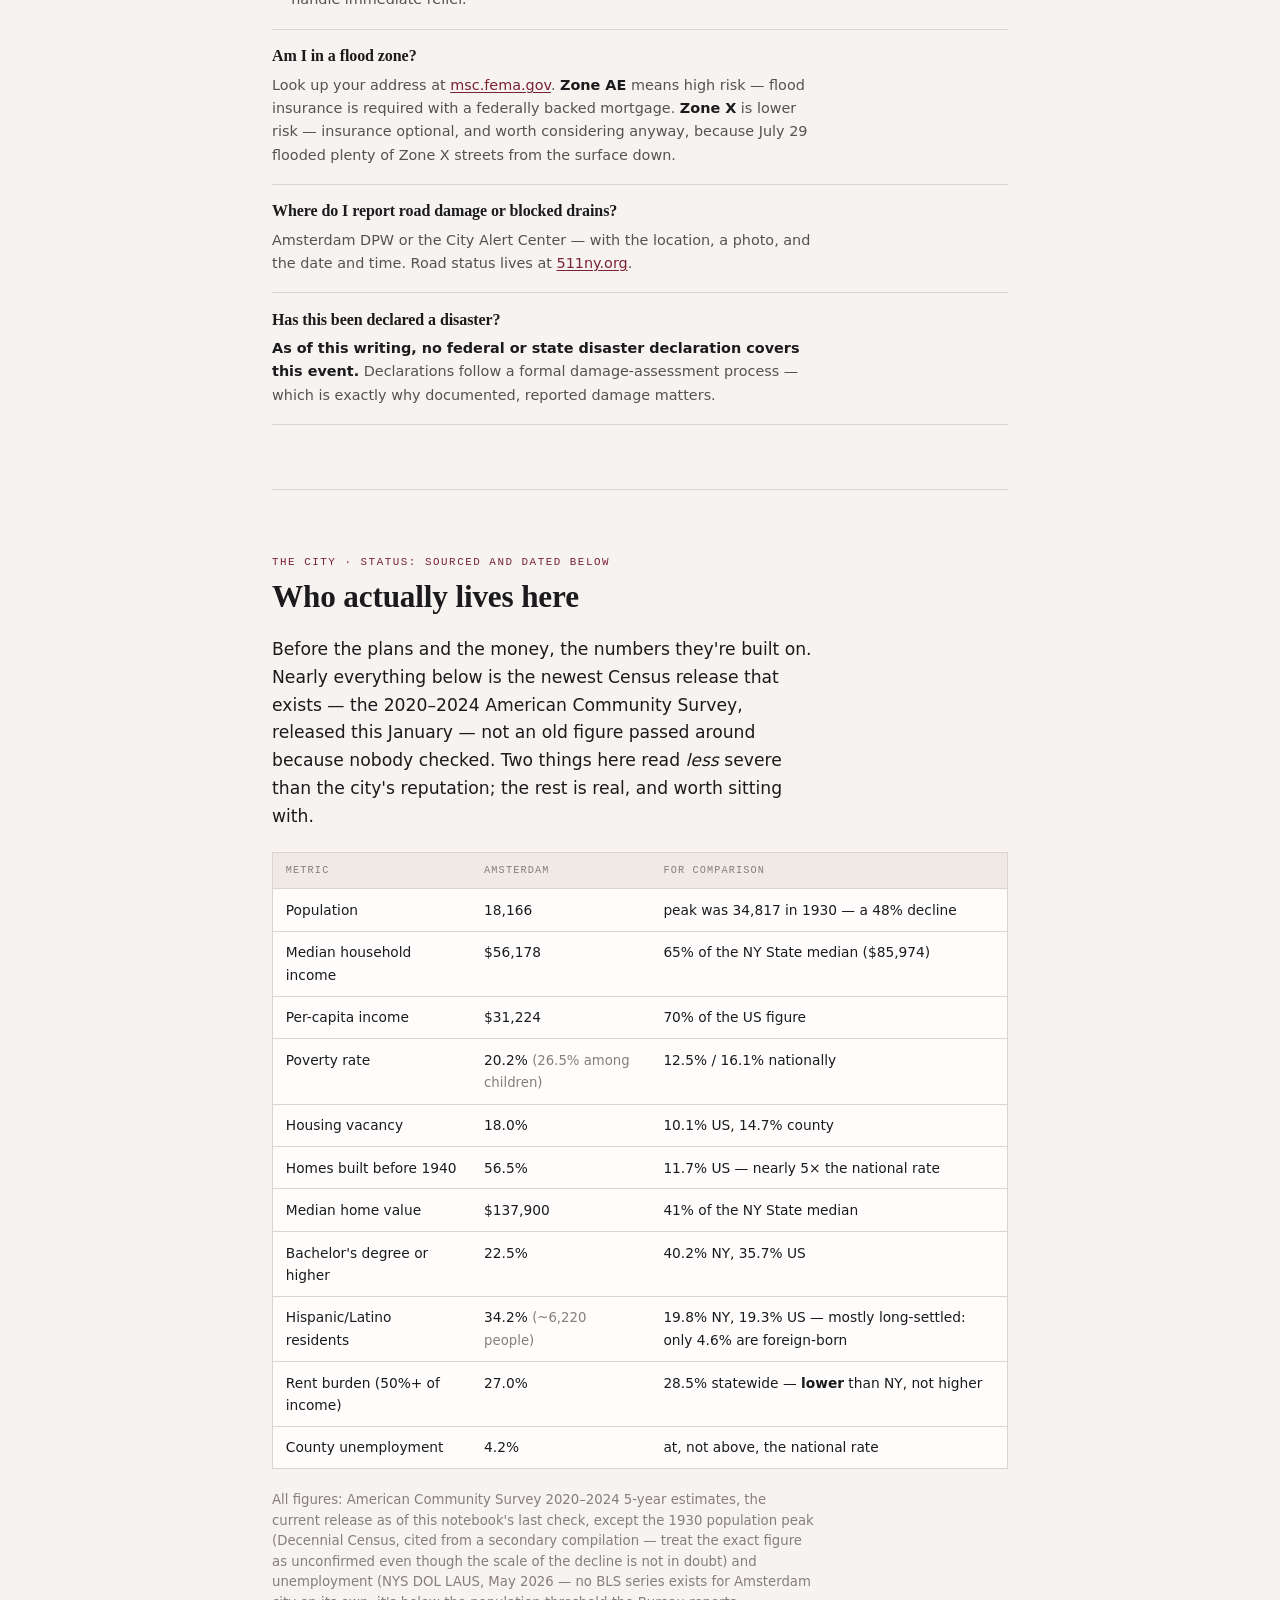
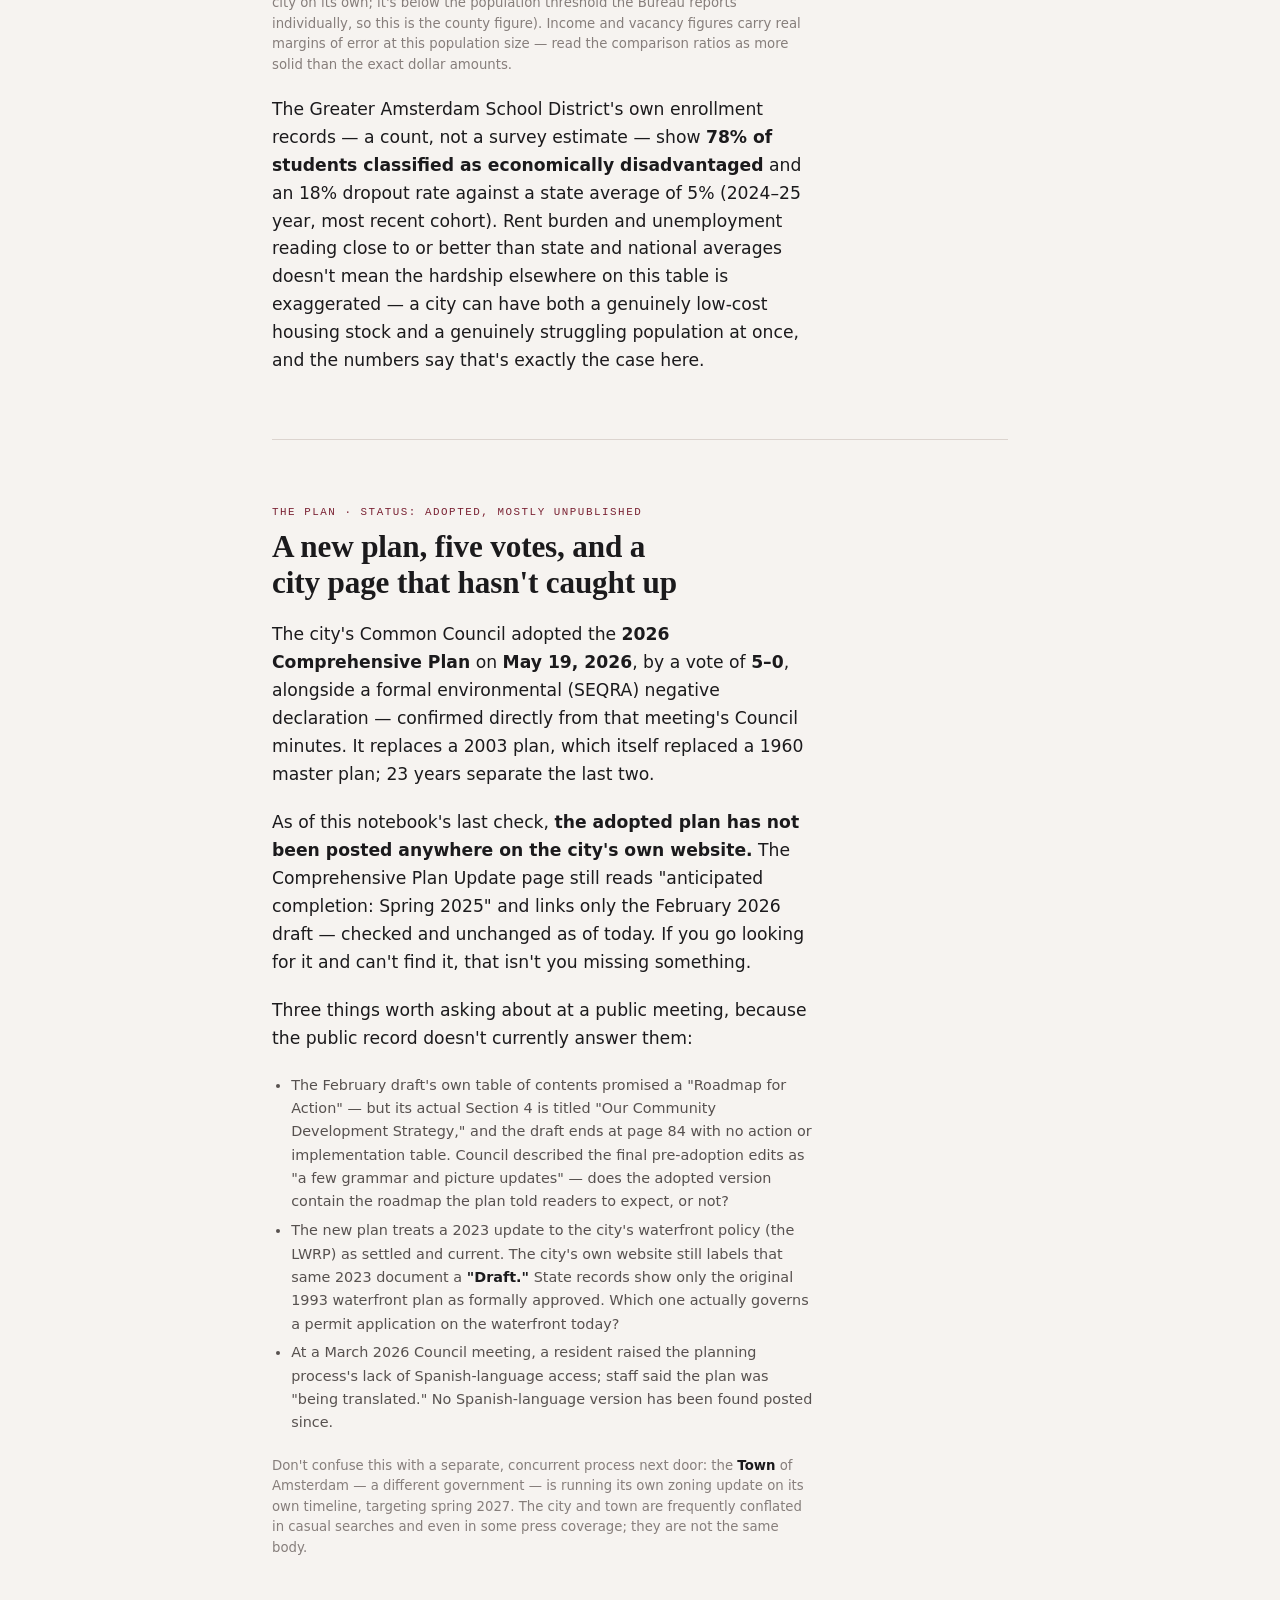
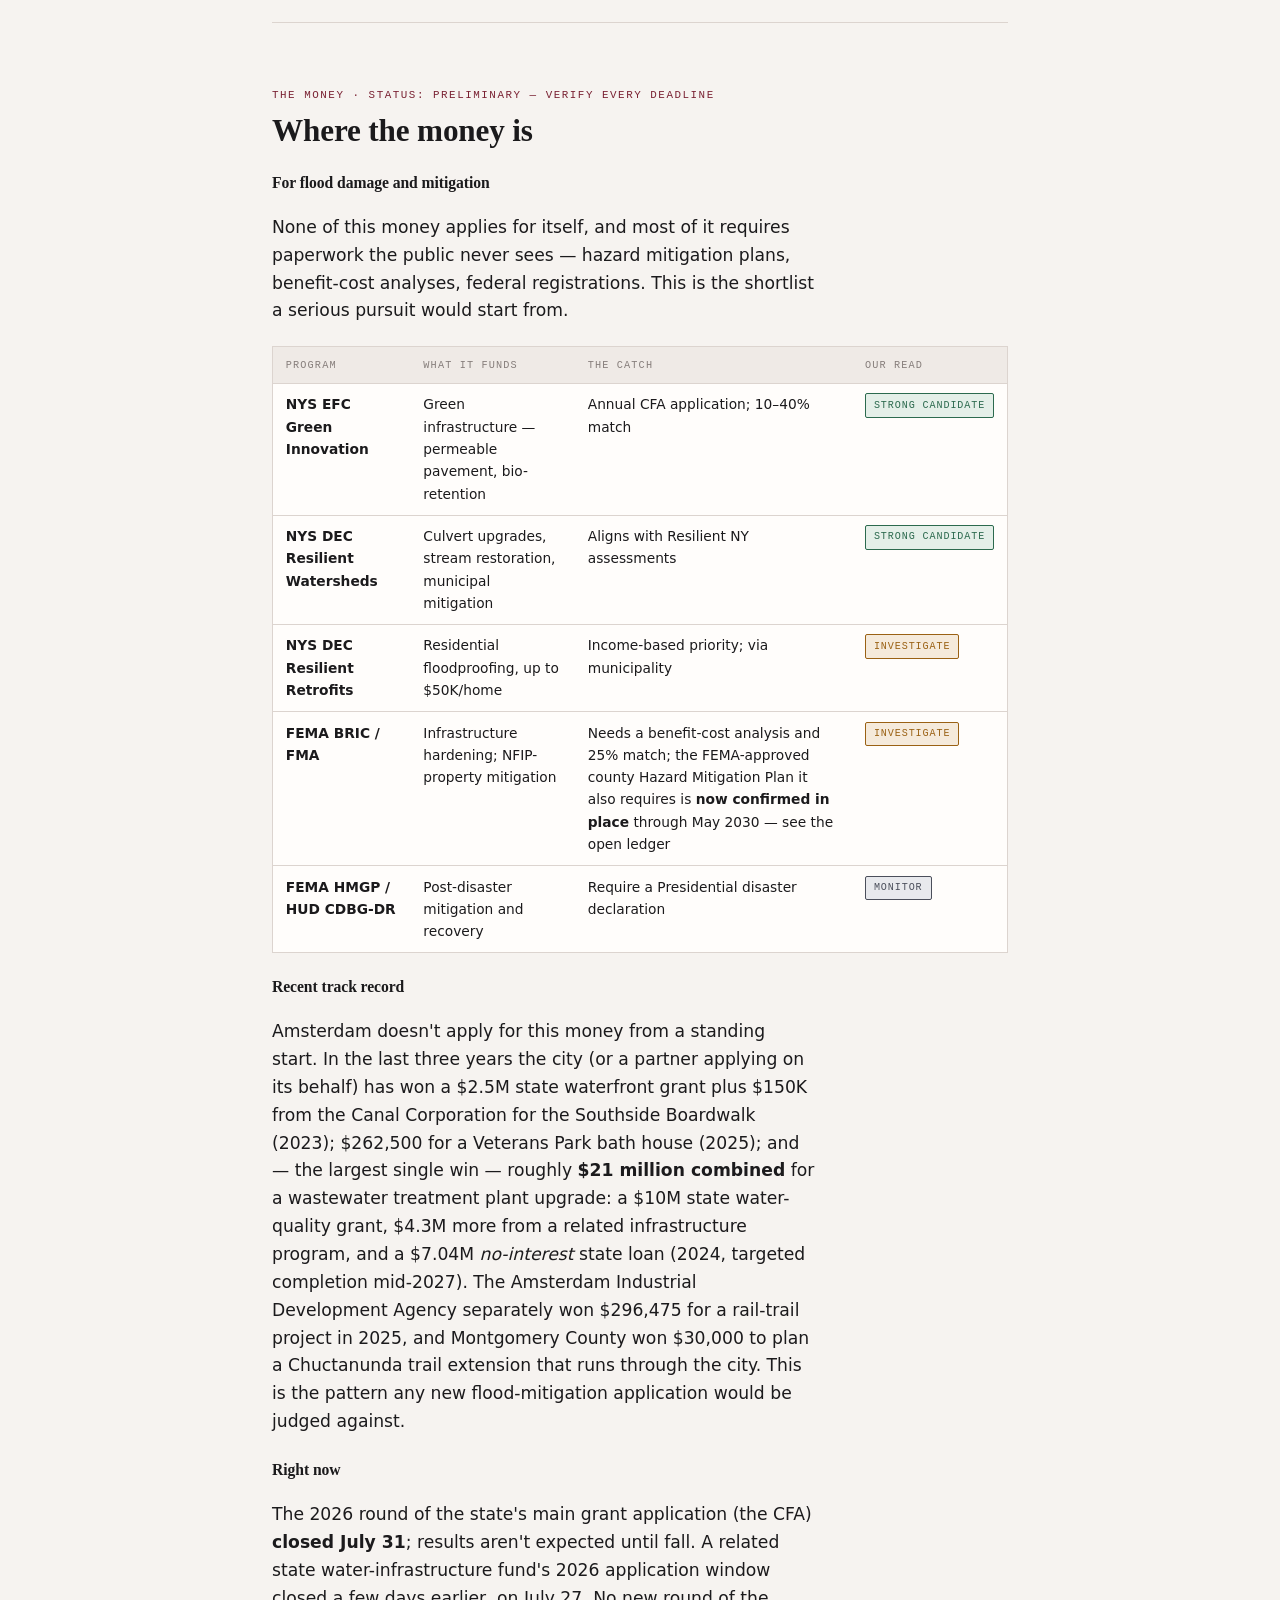
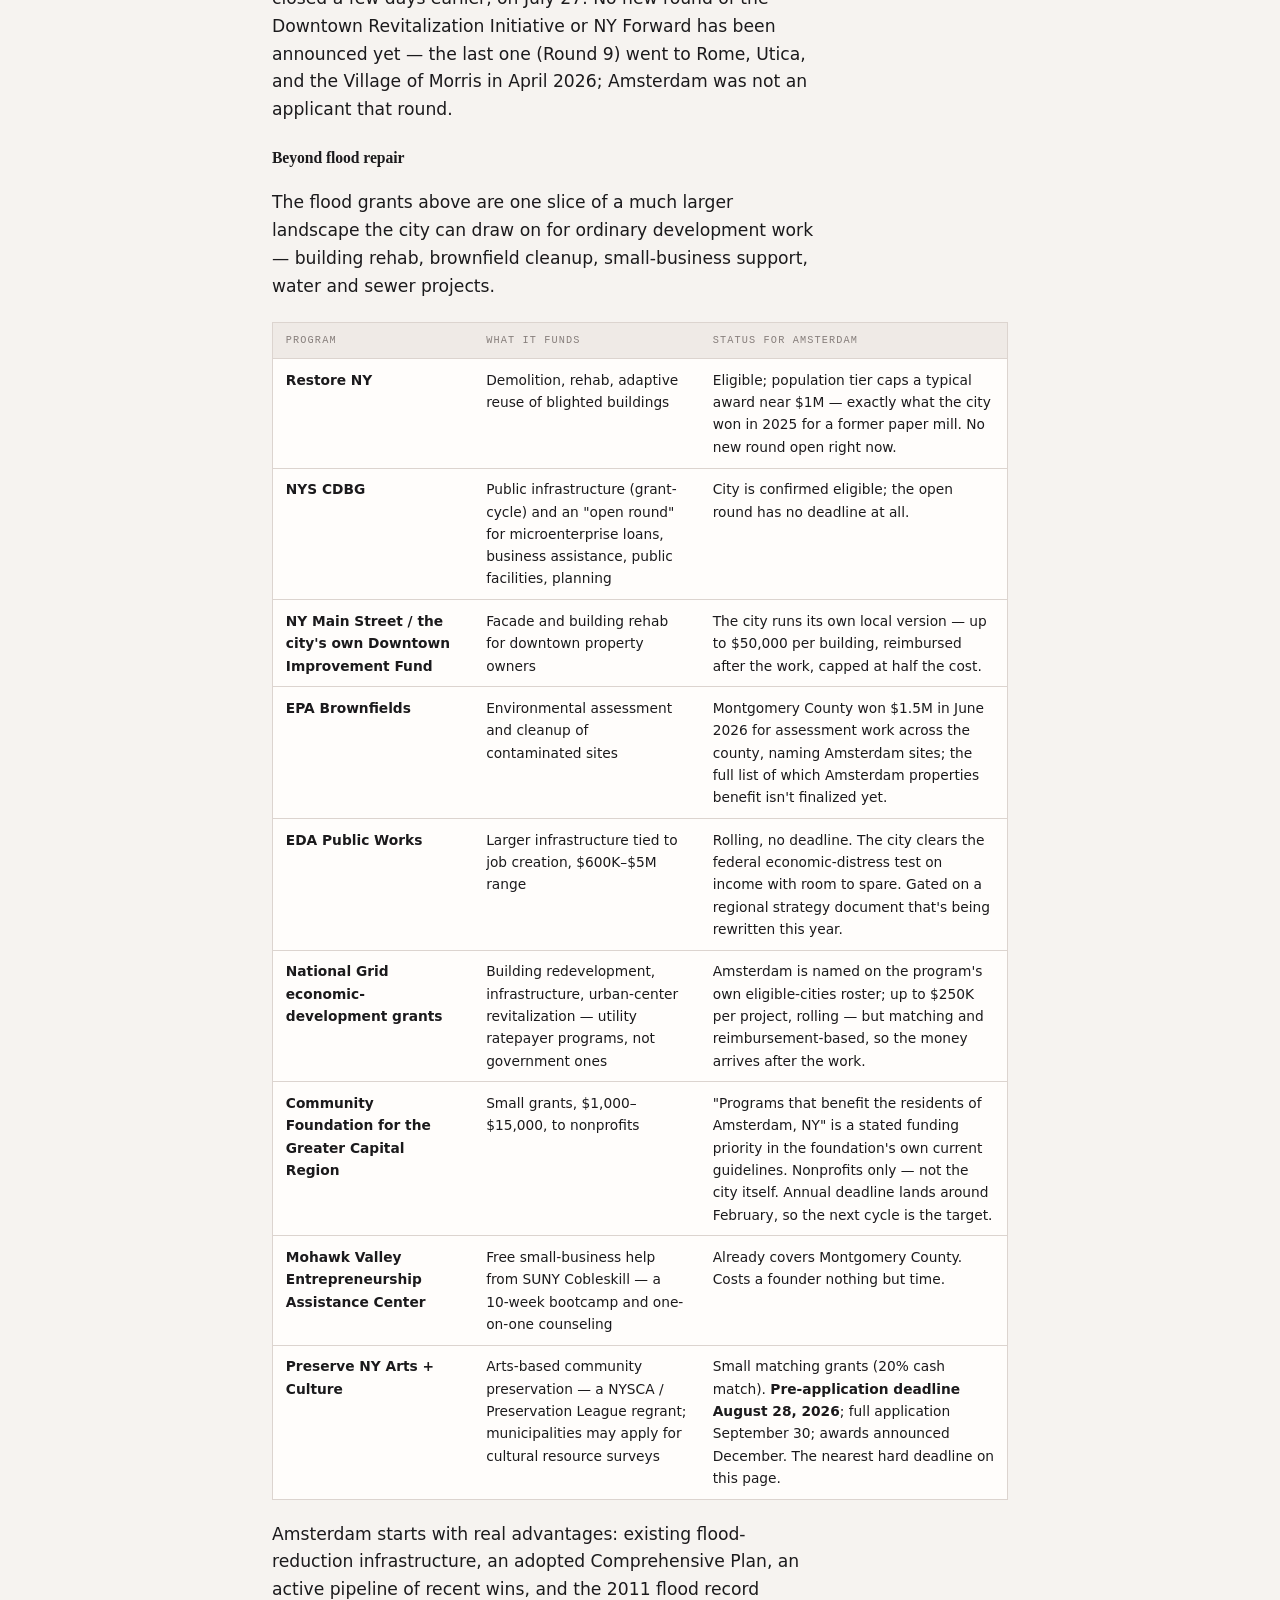
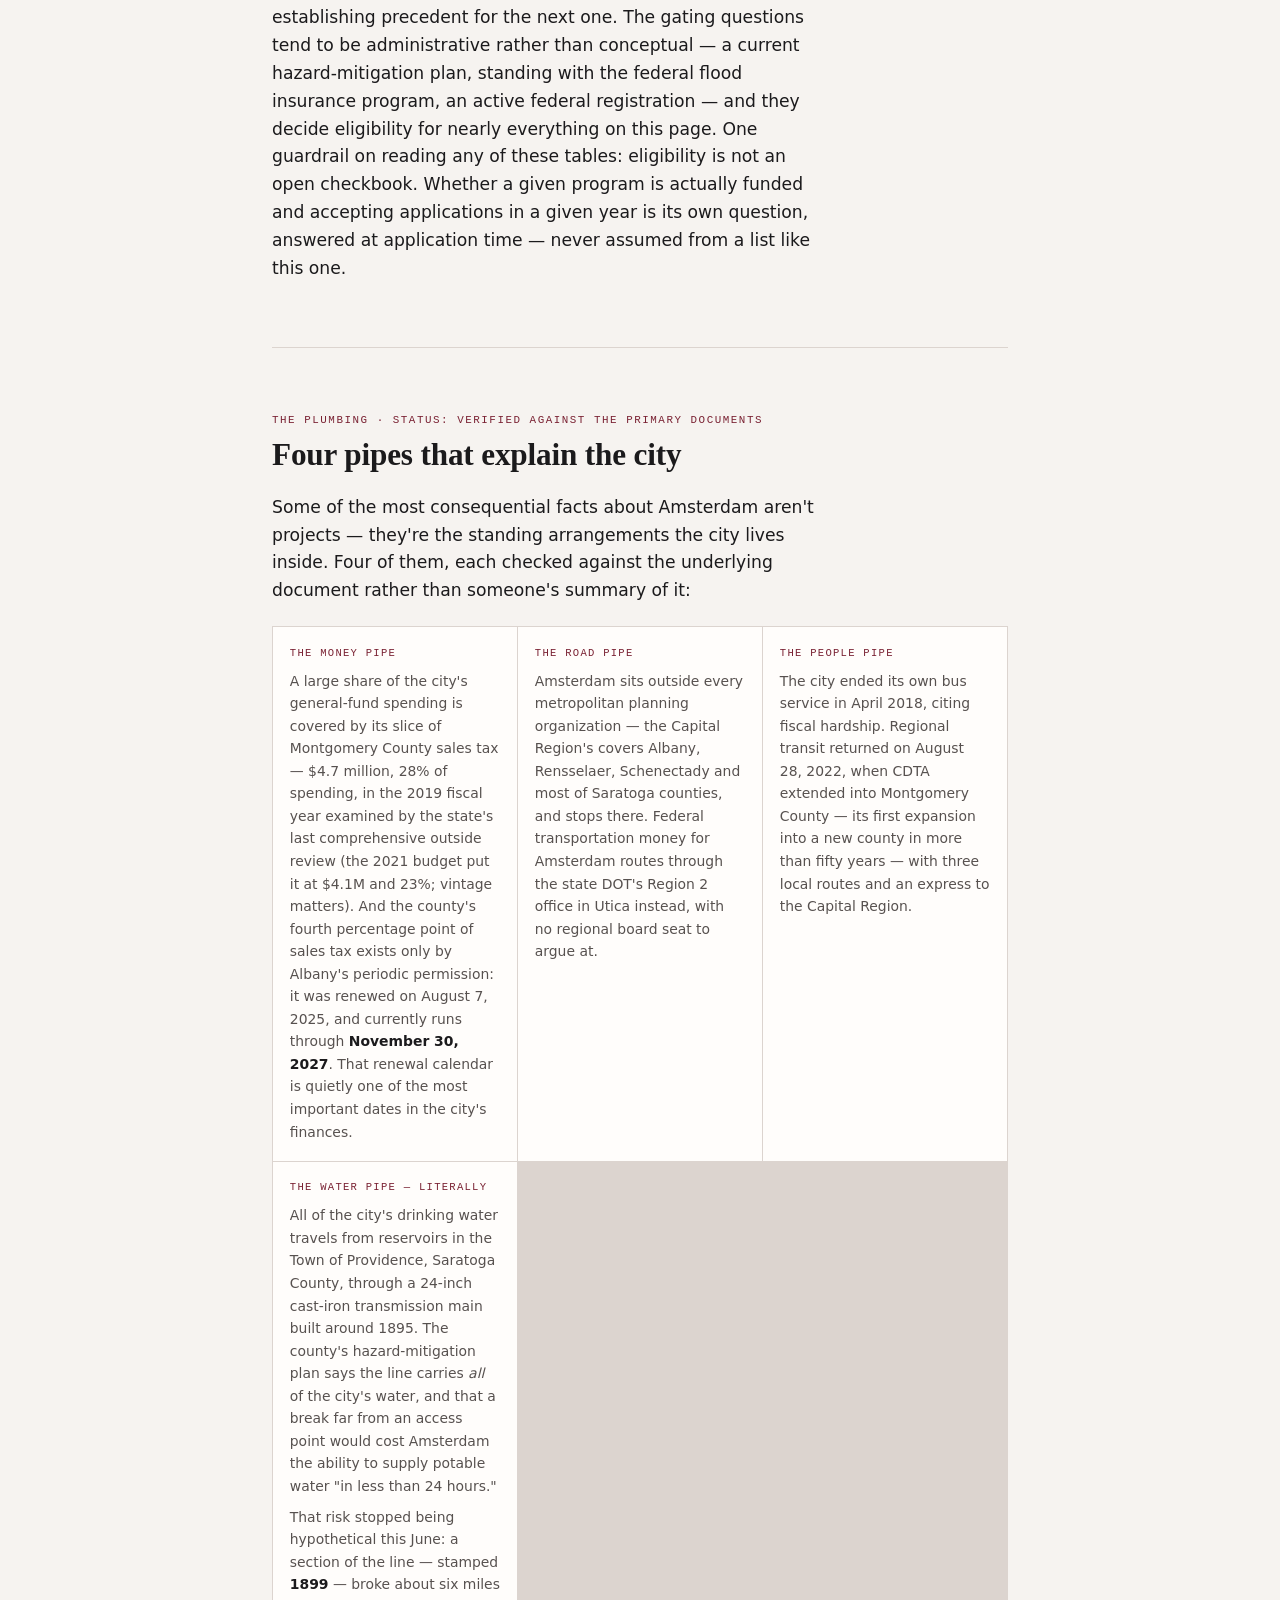
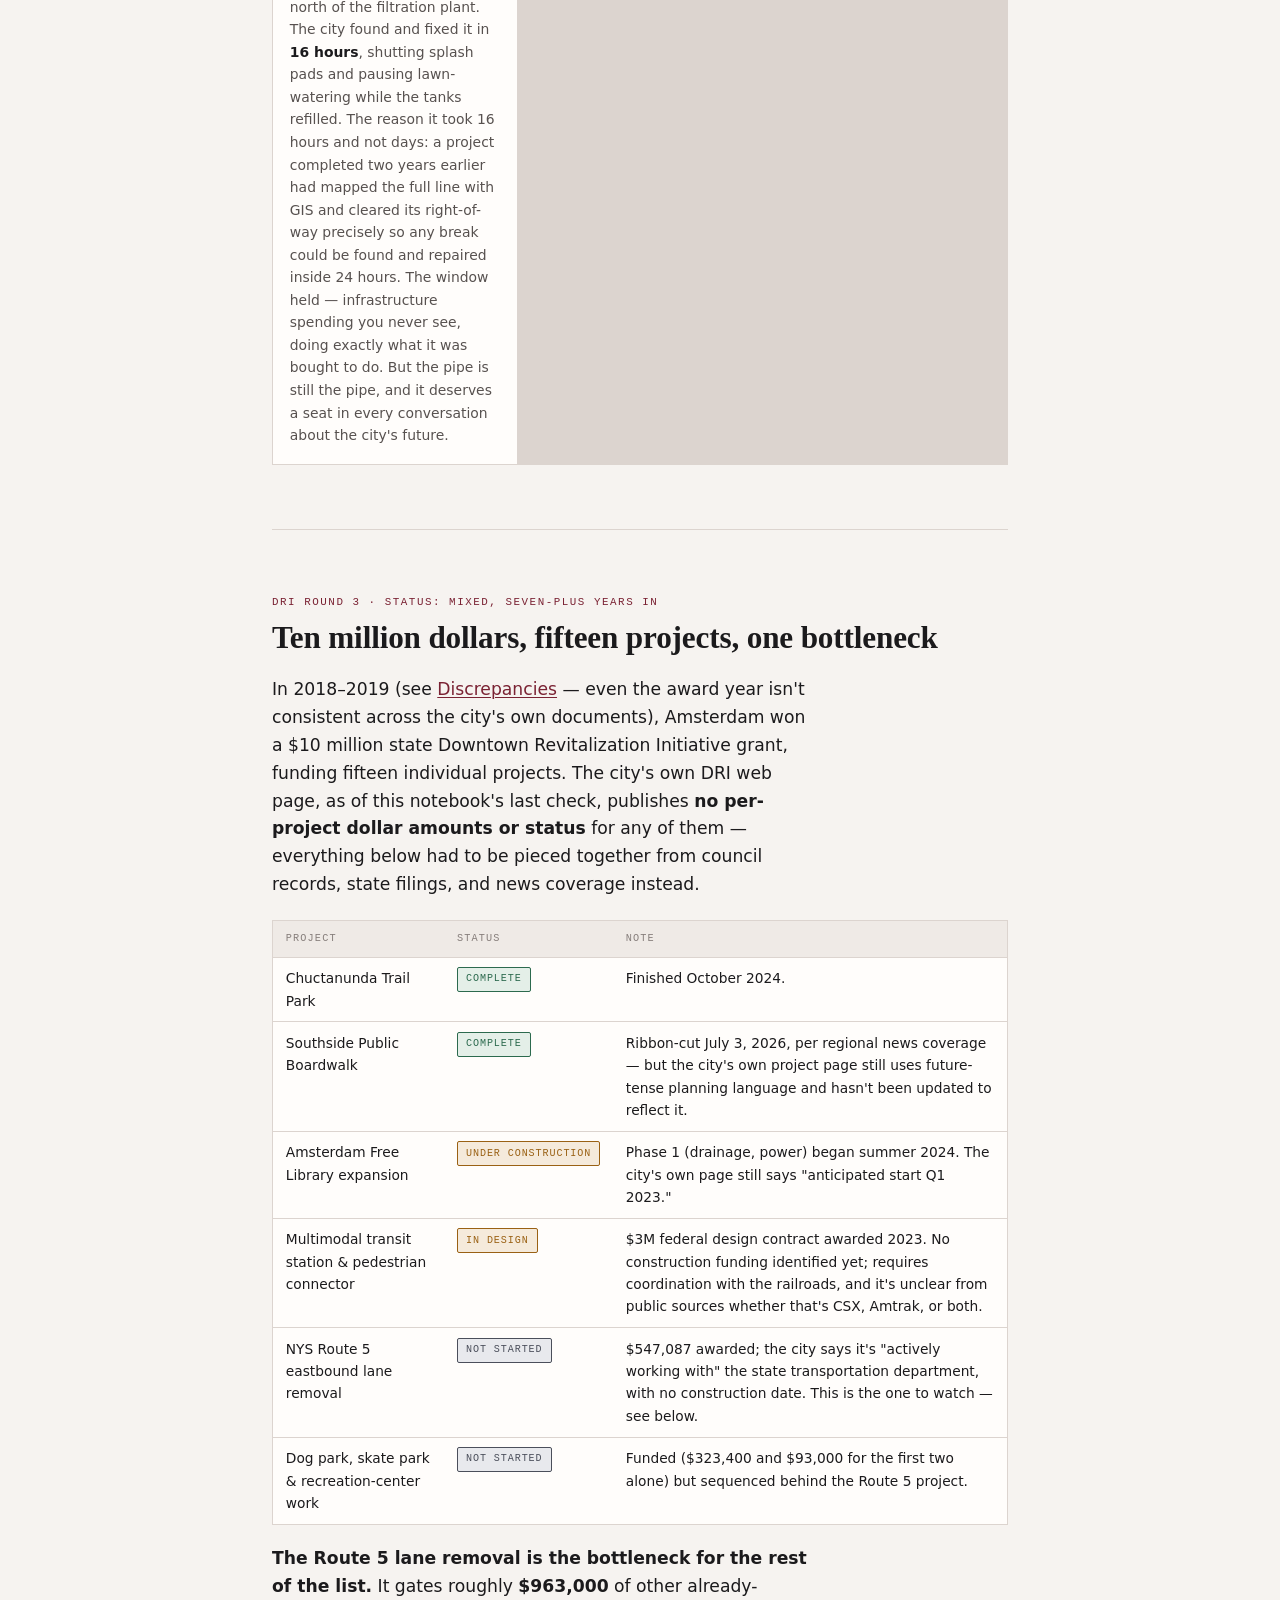
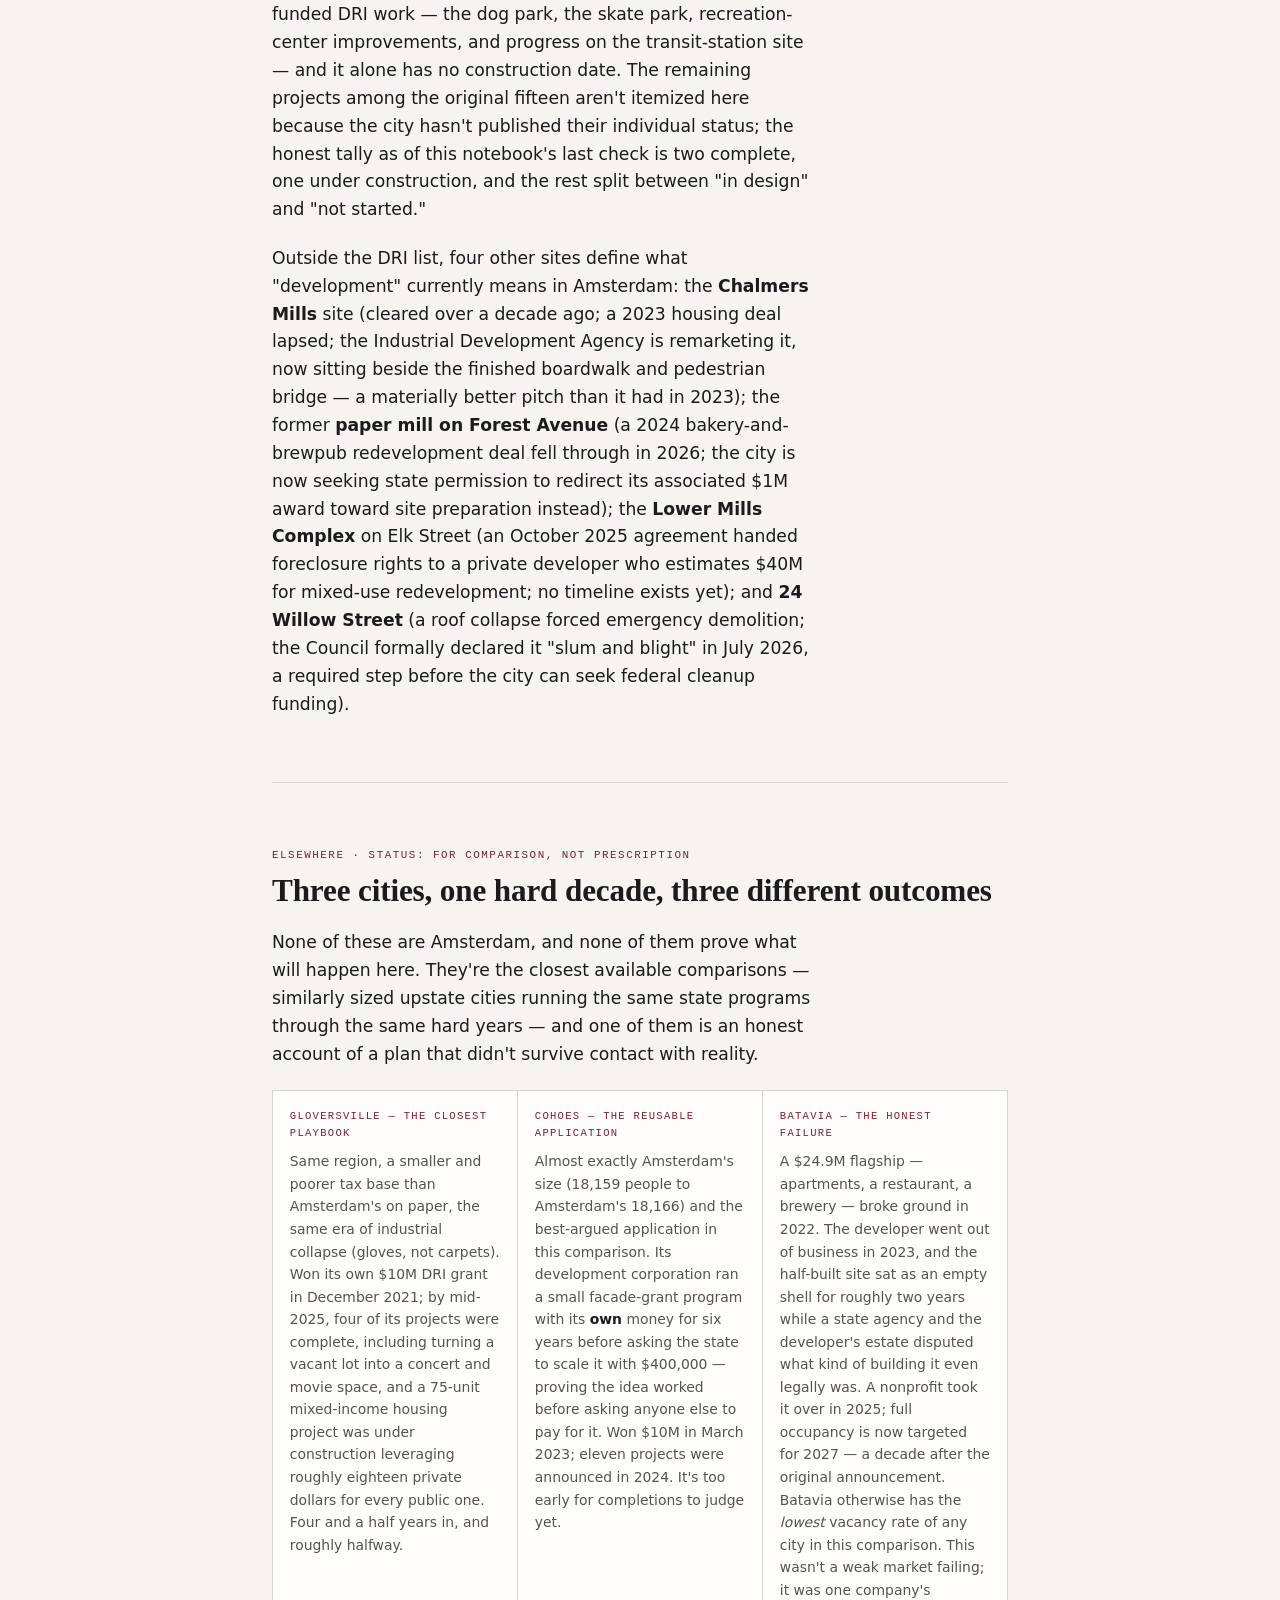
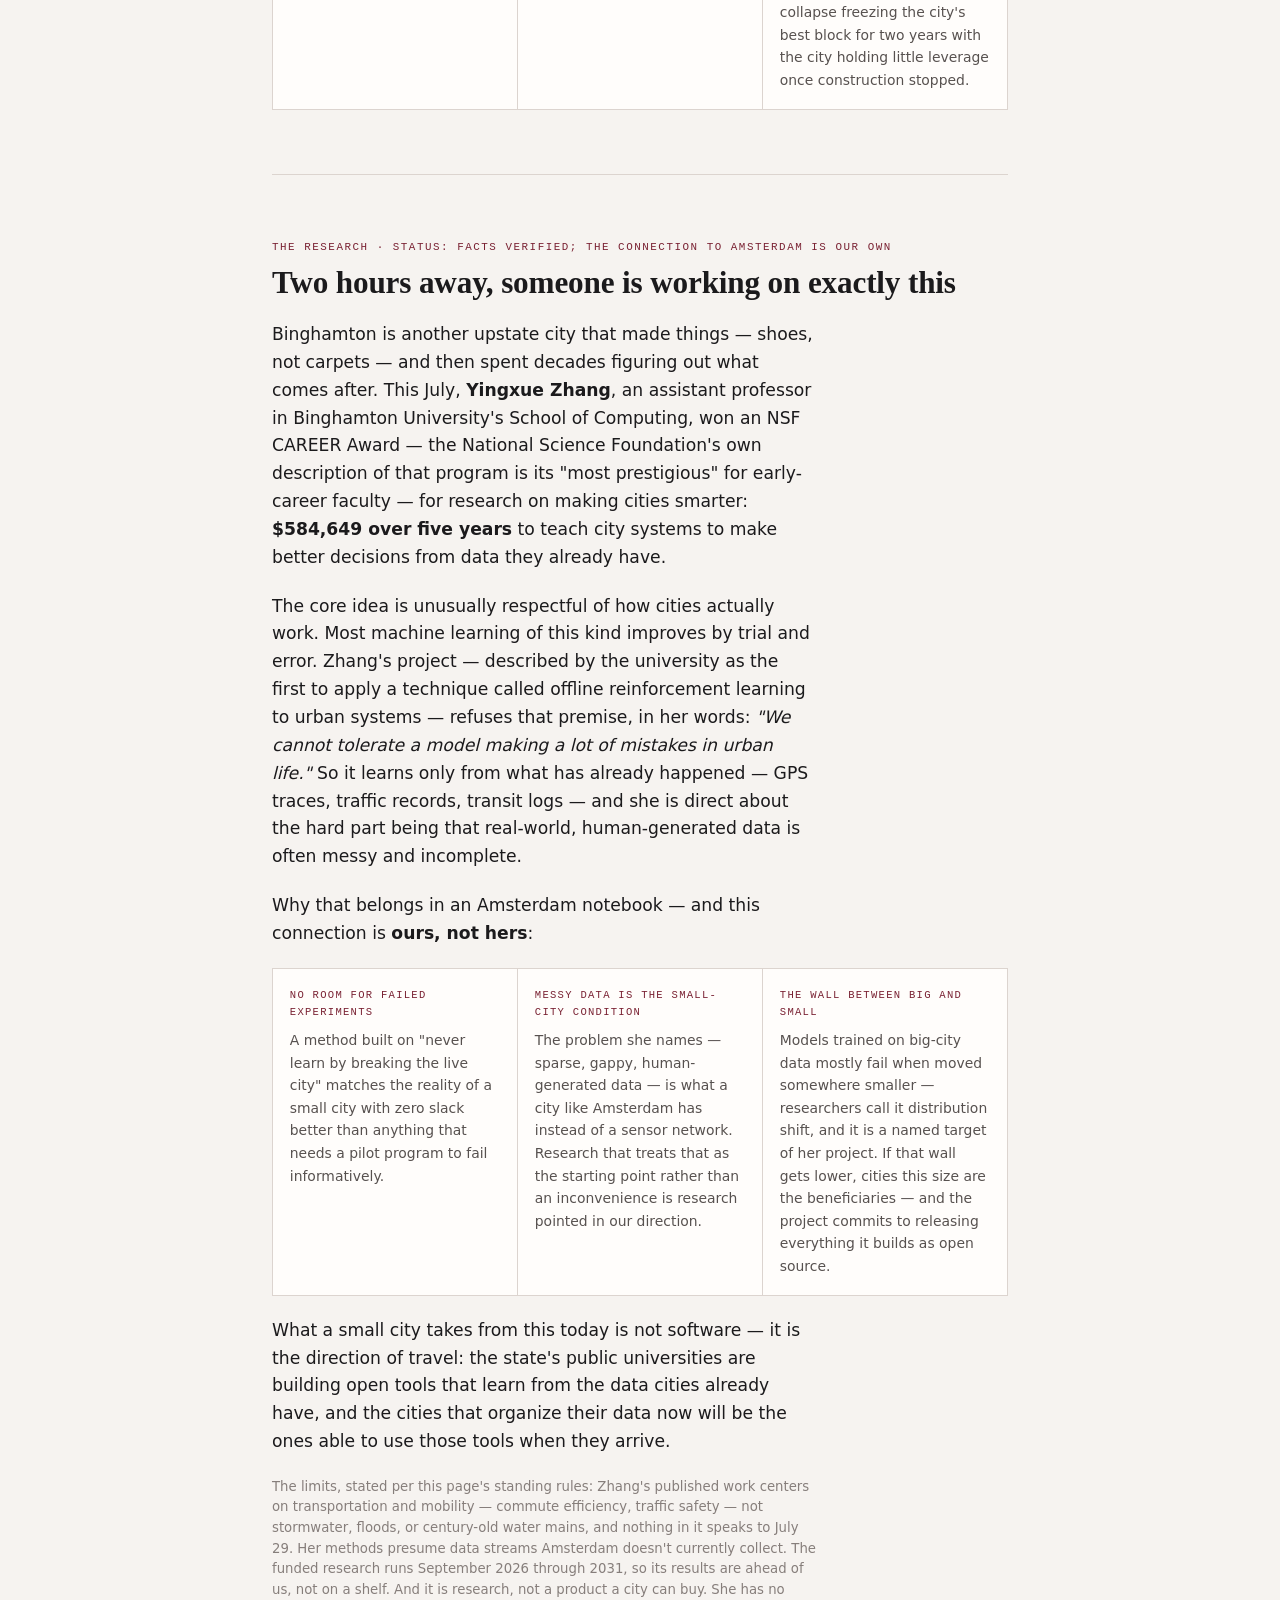
==== commit 0cdb4fda: "Adopt cross-verified findings from the Sol session's parallel workflow Two independent 9-agent verif" ====
--- a/amsterdam/index.html
+++ b/amsterdam/index.html
@@ -334,10 +334,11 @@
           <tr><td><strong>National Grid economic-development grants</strong></td><td>Building redevelopment, infrastructure, urban-center revitalization — utility ratepayer programs, not government ones</td><td>Amsterdam is named on the program's own eligible-cities roster; up to $250K per project, rolling — but matching and reimbursement-based, so the money arrives after the work.</td></tr>
           <tr><td><strong>Community Foundation for the Greater Capital Region</strong></td><td>Small grants, $1,000–$15,000, to nonprofits</td><td>"Programs that benefit the residents of Amsterdam, NY" is a stated funding priority in the foundation's own current guidelines. Nonprofits only — not the city itself. Annual deadline lands around February, so the next cycle is the target.</td></tr>
           <tr><td><strong>Mohawk Valley Entrepreneurship Assistance Center</strong></td><td>Free small-business help from SUNY Cobleskill — a 10-week bootcamp and one-on-one counseling</td><td>Already covers Montgomery County. Costs a founder nothing but time.</td></tr>
+          <tr><td><strong>Preserve NY Arts + Culture</strong></td><td>Arts-based community preservation — a NYSCA / Preservation League regrant; municipalities may apply for cultural resource surveys</td><td>Small matching grants (20% cash match). <strong>Pre-application deadline August 28, 2026</strong>; full application September 30; awards announced December. The nearest hard deadline on this page.</td></tr>
         </tbody>
       </table>
     </div>
-    <p>Amsterdam starts with real advantages: existing flood-reduction infrastructure, an adopted Comprehensive Plan, an active pipeline of recent wins, and the 2011 flood record establishing precedent for the next one. The gating questions tend to be administrative rather than conceptual — a current hazard-mitigation plan, standing with the federal flood insurance program, an active federal registration — and they decide eligibility for nearly everything on this page.</p>
+    <p>Amsterdam starts with real advantages: existing flood-reduction infrastructure, an adopted Comprehensive Plan, an active pipeline of recent wins, and the 2011 flood record establishing precedent for the next one. The gating questions tend to be administrative rather than conceptual — a current hazard-mitigation plan, standing with the federal flood insurance program, an active federal registration — and they decide eligibility for nearly everything on this page. One guardrail on reading any of these tables: eligibility is not an open checkbook. Whether a given program is actually funded and accepting applications in a given year is its own question, answered at application time — never assumed from a list like this one.</p>
   </section>
 
   <section id="county">
@@ -361,7 +362,8 @@
       </div>
       <div>
         <h4>The water pipe — literally</h4>
-        <p>All of the city's drinking water travels from reservoirs in the Town of Providence, Saratoga County, through a 24-inch cast-iron transmission main built around 1895. The county's hazard-mitigation plan says the line exceeds 16 miles, carries <em>all</em> of the city's water, and that a break far from an access point would cost Amsterdam the ability to supply potable water "in less than 24 hours." A right-of-way clearing project for the line was under contract in 2024. This single fact deserves a seat in every conversation about the city's future.</p>
+        <p>All of the city's drinking water travels from reservoirs in the Town of Providence, Saratoga County, through a 24-inch cast-iron transmission main built around 1895. The county's hazard-mitigation plan says the line carries <em>all</em> of the city's water, and that a break far from an access point would cost Amsterdam the ability to supply potable water "in less than 24 hours."</p>
+        <p>That risk stopped being hypothetical this June: a section of the line — stamped <strong>1899</strong> — broke about six miles north of the filtration plant. The city found and fixed it in <strong>16 hours</strong>, shutting splash pads and pausing lawn-watering while the tanks refilled. The reason it took 16 hours and not days: a project completed two years earlier had mapped the full line with GIS and cleared its right-of-way precisely so any break could be found and repaired inside 24 hours. The window held — infrastructure spending you never see, doing exactly what it was bought to do. But the pipe is still the pipe, and it deserves a seat in every conversation about the city's future.</p>
       </div>
     </div>
   </section>
@@ -426,13 +428,14 @@
       </div>
       <div>
         <h4>Messy data is the small-city condition</h4>
-        <p>The problem she names — sparse, gappy, human-generated data — is what a city of 18,000 has instead of a sensor network. Research that treats that as the starting point rather than an inconvenience is research pointed in our direction.</p>
+        <p>The problem she names — sparse, gappy, human-generated data — is what a city like Amsterdam has instead of a sensor network. Research that treats that as the starting point rather than an inconvenience is research pointed in our direction.</p>
       </div>
       <div>
         <h4>The wall between big and small</h4>
         <p>Models trained on big-city data mostly fail when moved somewhere smaller — researchers call it distribution shift, and it is a named target of her project. If that wall gets lower, cities this size are the beneficiaries — and the project commits to releasing everything it builds as open source.</p>
       </div>
     </div>
+    <p>What a small city takes from this today is not software — it is the direction of travel: the state's public universities are building open tools that learn from the data cities already have, and the cities that organize their data now will be the ones able to use those tools when they arrive.</p>
     <p class="fine">The limits, stated per this page's standing rules: Zhang's published work centers on transportation and mobility — commute efficiency, traffic safety — not stormwater, floods, or century-old water mains, and nothing in it speaks to July 29. Her methods presume data streams Amsterdam doesn't currently collect. The funded research runs September 2026 through 2031, so its results are ahead of us, not on a shelf. And it is research, not a product a city can buy. She has no connection to Amsterdam or to this page — we read her work and drew our own conclusions, and the realistic bridge between research like hers and a city this size is the university pipeline itself: SUNY students, capstones, partnerships. Sources: <a href="https://www.binghamton.edu/news/story/6383/school-of-computing-professor-wins-nsf-career-award-for-smart-cities-research">Binghamton University's announcement</a> (July 27, 2026) and <a href="https://www.nsf.gov/awardsearch/showAward?AWD_ID=2539629">NSF award #2539629</a>.</p>
   </section>
 
@@ -449,7 +452,7 @@
       </div>
       <div>
         <h4>② How many people live here</h4>
-        <p>Montgomery County's own Hazard Mitigation Plan gives two different 2020 populations for the city of Amsterdam — 31 people apart — in two different tables of the <em>same document</em>.</p>
+        <p>Montgomery County's own Hazard Mitigation Plan gives two different 2020 populations for the city — 31 people apart — in two tables of the <em>same document</em>. The current Census survey estimate says 18,166. FEMA's community record for the city, inside the federal status system for that very plan, says 17,938. Four numbers, one city.</p>
       </div>
       <div>
         <h4>③ The median income</h4>
@@ -469,7 +472,7 @@
       </div>
       <div>
         <h4>⑦ How long is the water line</h4>
-        <p>The city's own water-quality page says the raw water travels 15 miles of pipe. The county's hazard-mitigation plan says the transmission main exceeds 16. One mile of disagreement about the single pipe everything depends on.</p>
+        <p>The city's own water-quality page says the raw water travels 15 miles of pipe. The county's hazard-mitigation plan says the transmission main exceeds 16. News coverage of this June's break called it an 18-mile line. Up to three miles of disagreement about the single pipe everything depends on.</p>
       </div>
     </div>
   </section>
